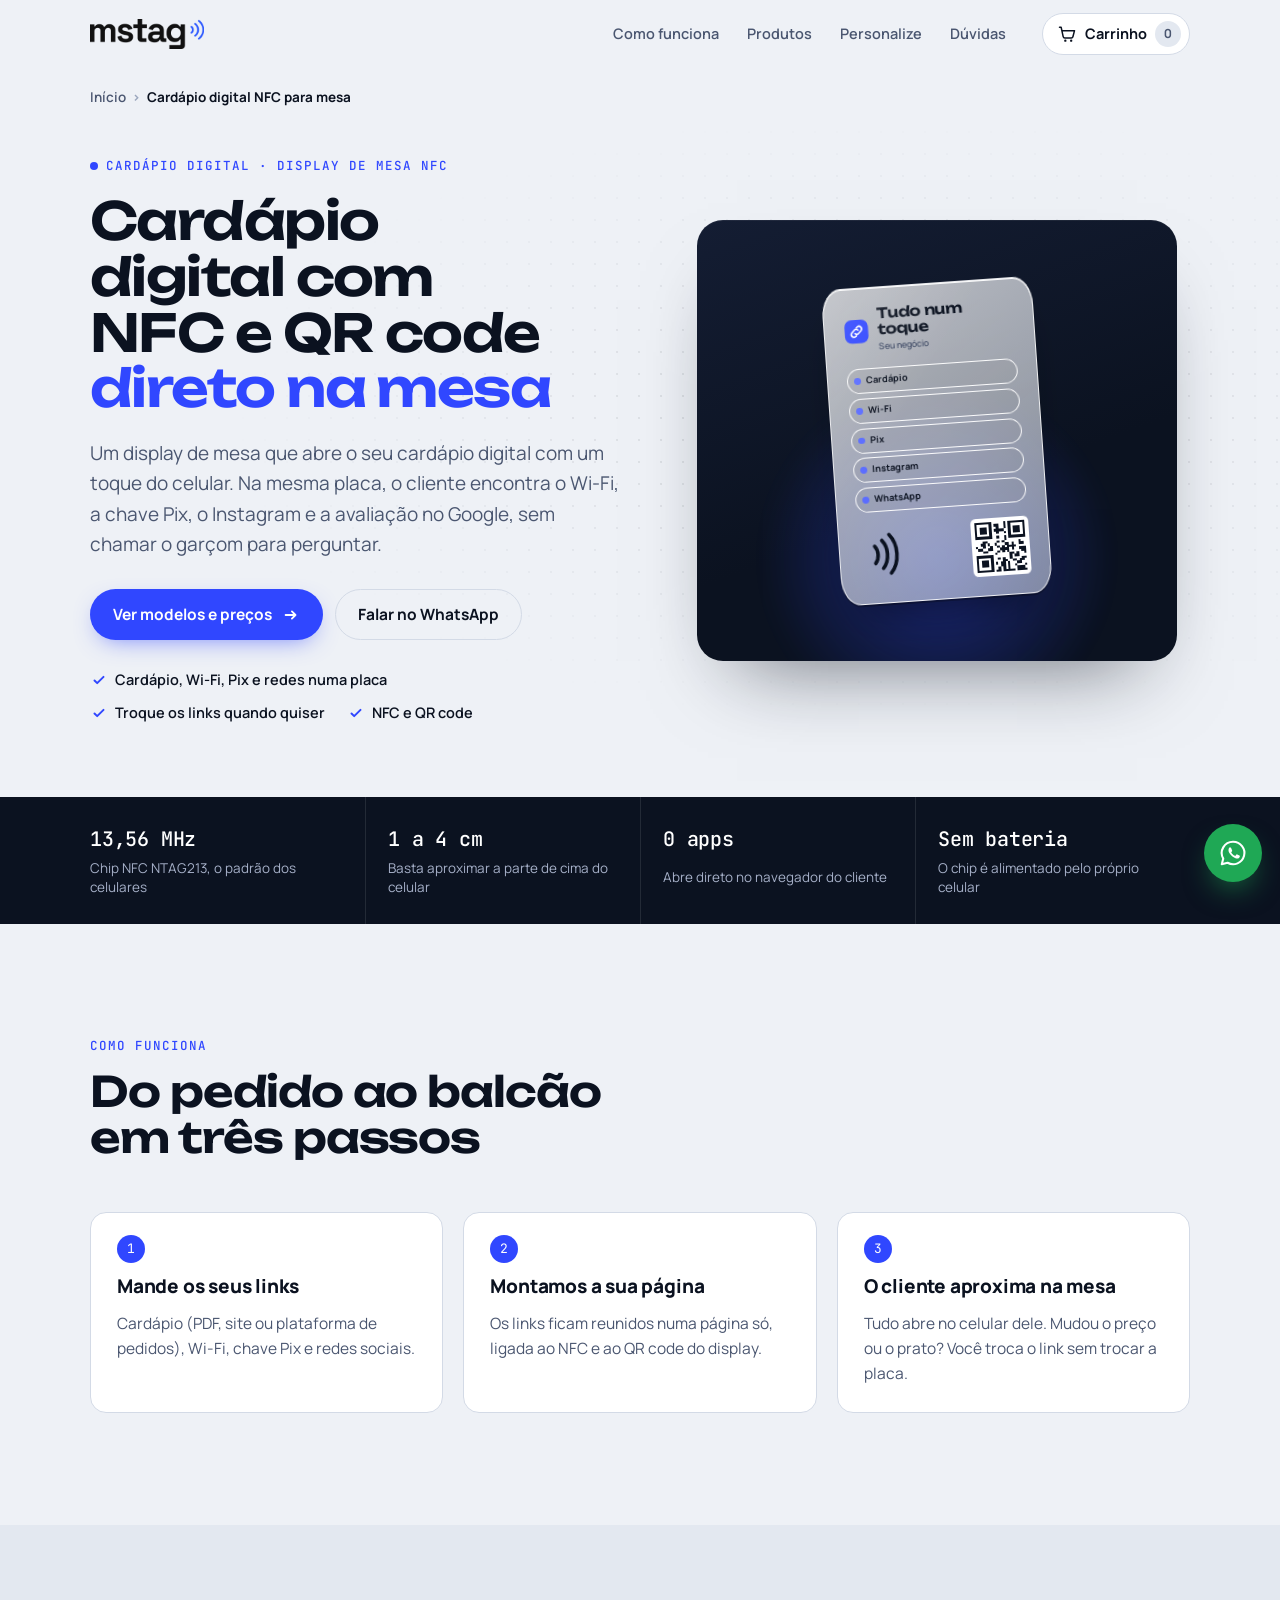
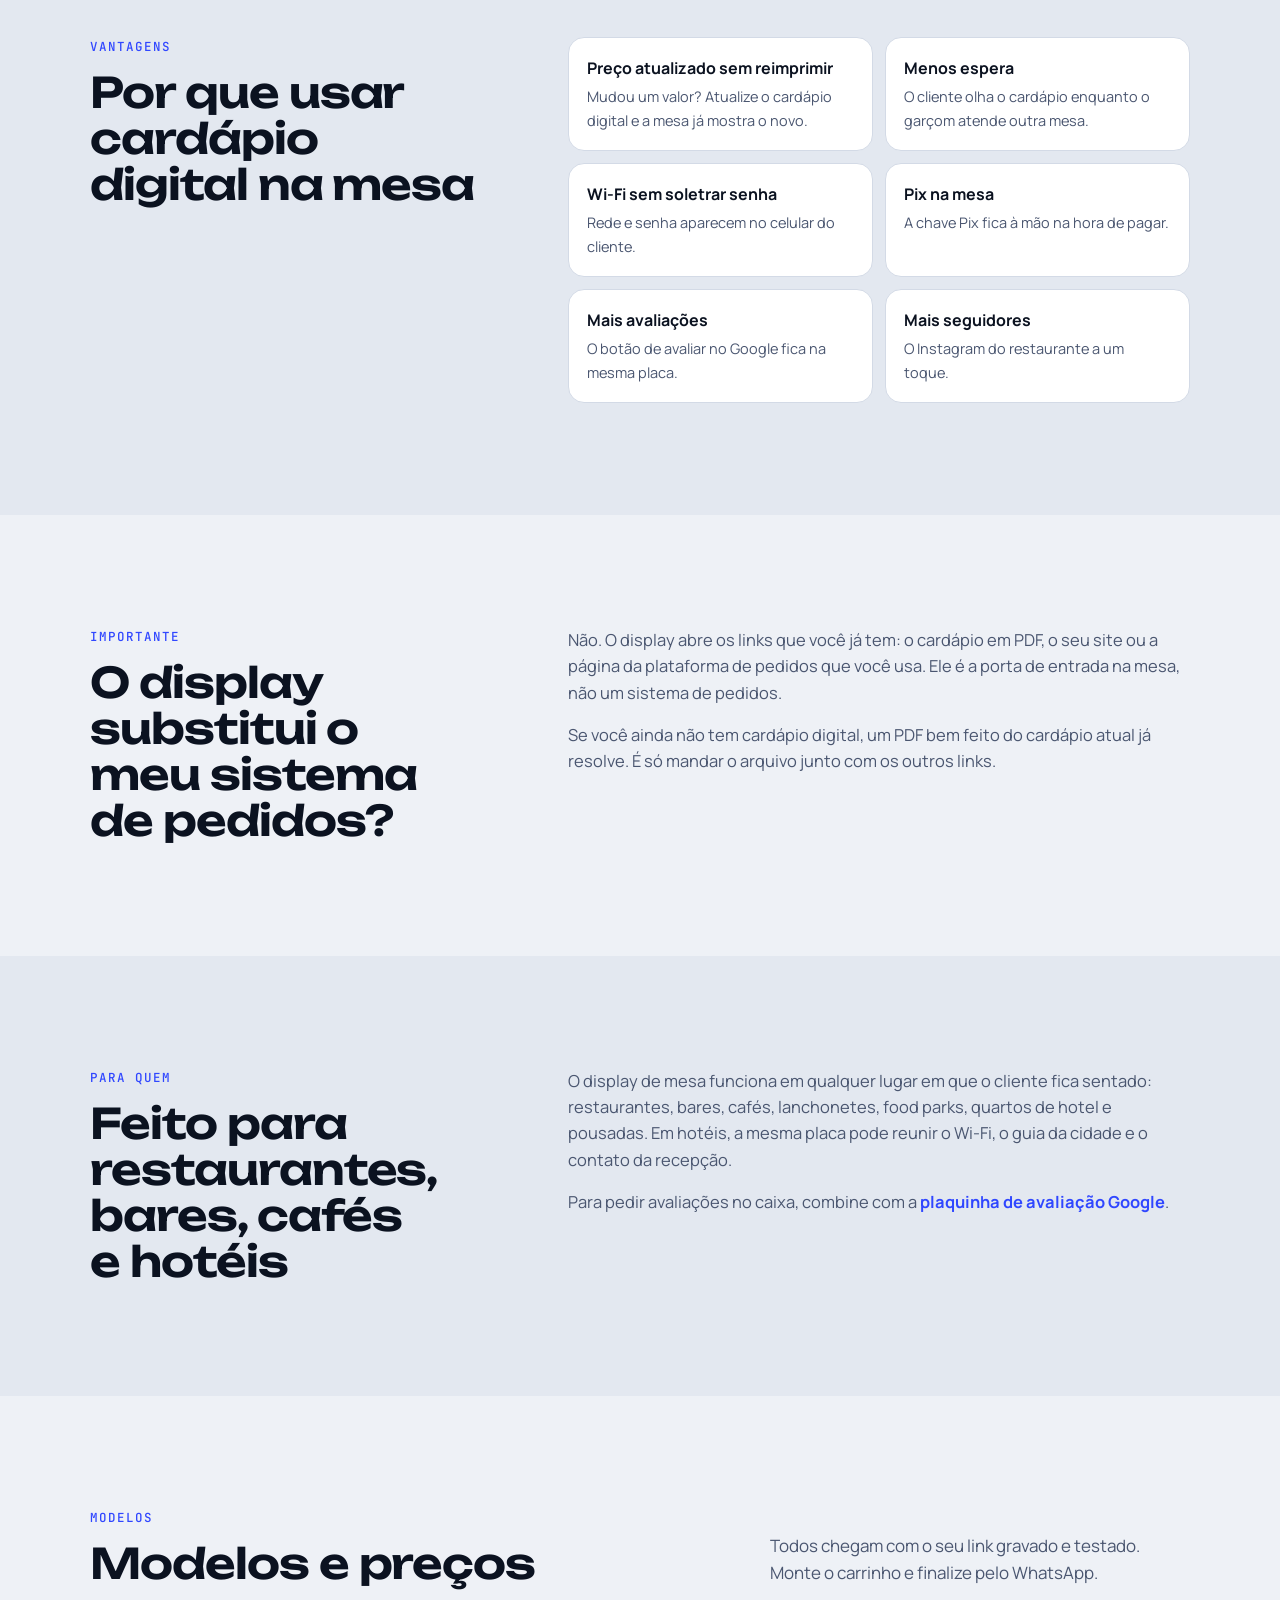
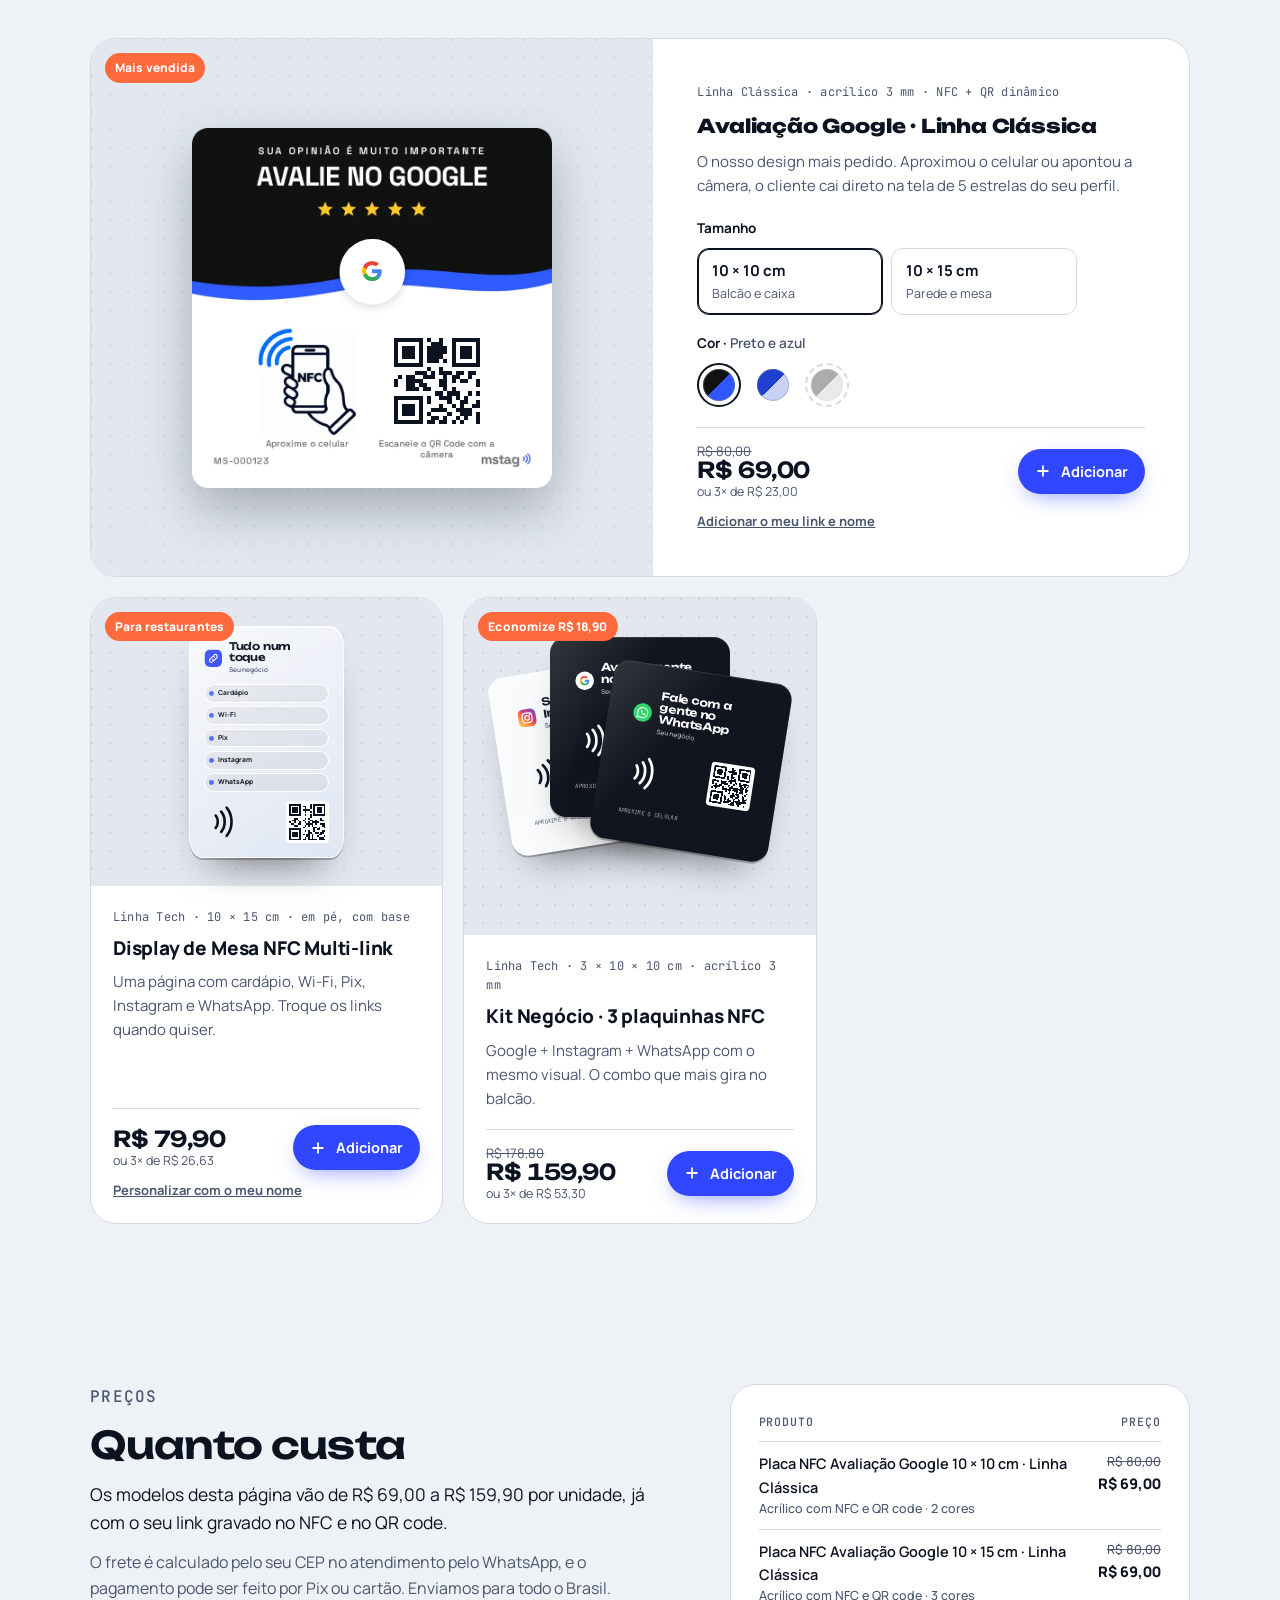
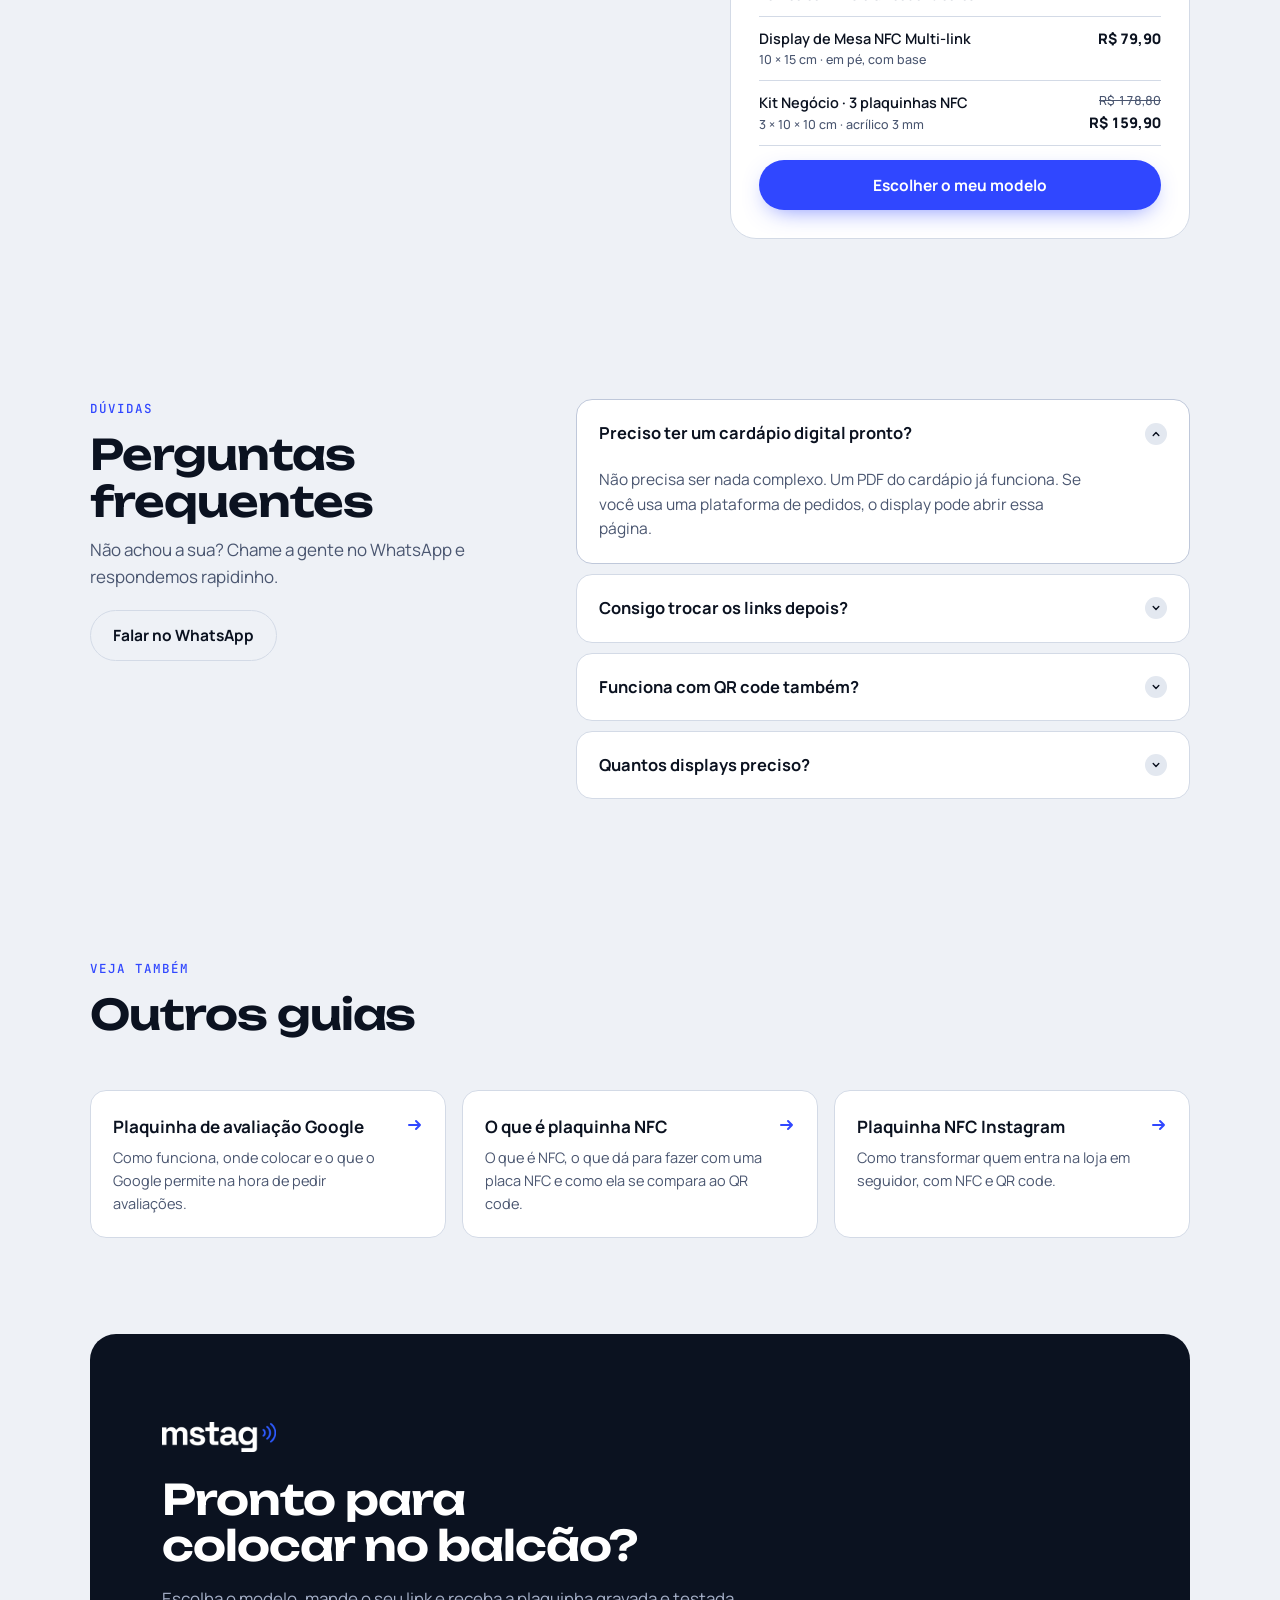
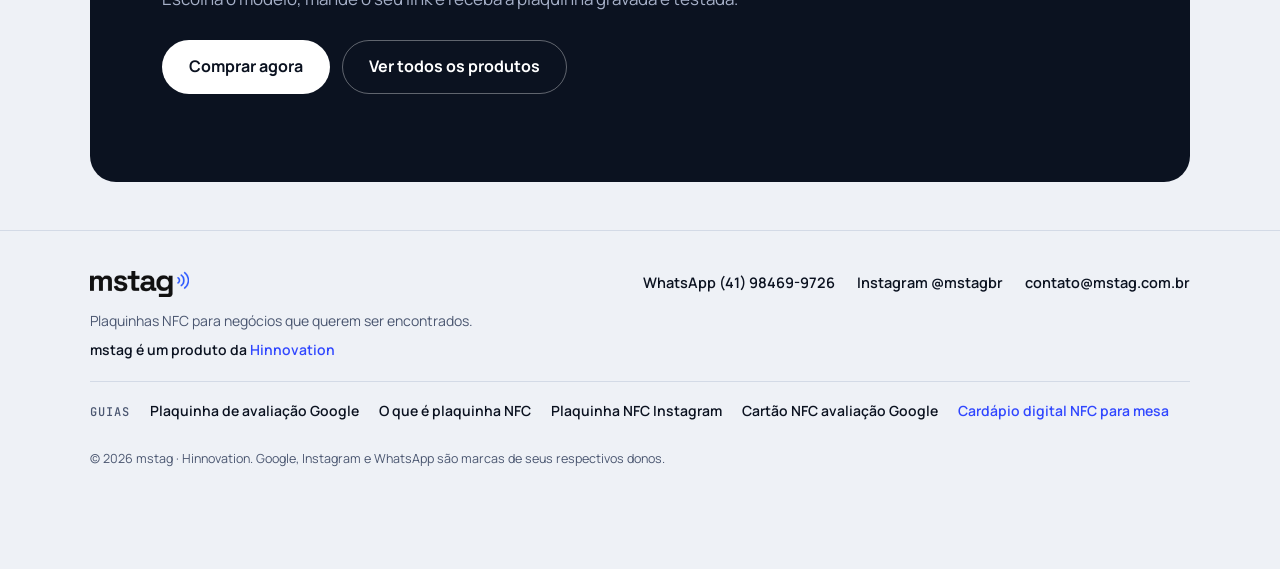
==== cardapio-digital-nfc/index.html @ b3f66908 "Novos preços, cartão de visita indisponível e pedido com nome e CEP - Linha Clássica (10x10 e 10x15)" ====
<!doctype html>
<html lang="pt-BR">
<head>
  <meta charset="utf-8">
  <meta name="viewport" content="width=device-width, initial-scale=1, viewport-fit=cover">
  <title>Cardápio Digital NFC e QR Code para Mesa de Restaurante | mstag</title>
  <meta name="description" content="Display de mesa com NFC e QR code: cardápio digital, Wi-Fi, Pix, Instagram e avaliação no Google numa placa só, para restaurantes e cafés. A partir de R$ 69,00.">
  <meta name="robots" content="index, follow, max-image-preview:large, max-snippet:-1">
  <link rel="canonical" href="https://mstag.com.br/cardapio-digital-nfc/">
  <meta property="og:type" content="website">
  <meta property="og:locale" content="pt_BR">
  <meta property="og:site_name" content="mstag">
  <meta property="og:url" content="https://mstag.com.br/cardapio-digital-nfc/">
  <meta property="og:title" content="Cardápio digital com NFC e QR code direto na mesa | mstag">
  <meta property="og:description" content="Display de mesa com NFC e QR code: cardápio digital, Wi-Fi, Pix, Instagram e avaliação no Google numa placa só, para restaurantes e cafés. A partir de R$ 69,00.">
  <meta property="og:image" content="https://mstag.com.br/assets/og/cardapio-digital-nfc.jpg">
  <meta property="og:image:width" content="1200">
  <meta property="og:image:height" content="630">
  <meta name="twitter:card" content="summary_large_image">
  <meta name="twitter:title" content="Cardápio digital com NFC e QR code direto na mesa">
  <meta name="twitter:description" content="Display de mesa com NFC e QR code: cardápio digital, Wi-Fi, Pix, Instagram e avaliação no Google numa placa só, para restaurantes e cafés. A partir de R$ 69,00.">
  <meta name="twitter:image" content="https://mstag.com.br/assets/og/cardapio-digital-nfc.jpg">
  <meta name="theme-color" content="#0B1220">
  <link rel="icon" href="../assets/logo/favicon.png" type="image/png">
  <link rel="apple-touch-icon" href="../assets/logo/favicon.png">
  <link rel="preconnect" href="https://fonts.googleapis.com">
  <link rel="preconnect" href="https://fonts.gstatic.com" crossorigin>
  <link rel="stylesheet" href="https://fonts.googleapis.com/css2?family=JetBrains+Mono:wght@400;500&family=Manrope:wght@400;500;600;700;800&family=Unbounded:wght@500;600;700&display=swap">
  <link rel="stylesheet" href="../css/styles.css">
  <script type="application/ld+json">
{
  "@context": "https://schema.org",
  "@graph": [
    {
      "@type": "WebPage",
      "@id": "https://mstag.com.br/cardapio-digital-nfc/#pagina",
      "url": "https://mstag.com.br/cardapio-digital-nfc/",
      "name": "Cardápio Digital NFC e QR Code para Mesa de Restaurante | mstag",
      "description": "Display de mesa com NFC e QR code: cardápio digital, Wi-Fi, Pix, Instagram e avaliação no Google numa placa só, para restaurantes e cafés. A partir de R$ 69,00.",
      "inLanguage": "pt-BR",
      "isPartOf": {
        "@id": "https://mstag.com.br/#site"
      },
      "about": {
        "@id": "https://mstag.com.br/#empresa"
      },
      "breadcrumb": {
        "@id": "https://mstag.com.br/cardapio-digital-nfc/#migalhas"
      },
      "primaryImageOfPage": "https://mstag.com.br/assets/og/cardapio-digital-nfc.jpg",
      "dateModified": "2026-09-24"
    },
    {
      "@type": "BreadcrumbList",
      "@id": "https://mstag.com.br/cardapio-digital-nfc/#migalhas",
      "itemListElement": [
        {
          "@type": "ListItem",
          "position": 1,
          "name": "Início",
          "item": "https://mstag.com.br/"
        },
        {
          "@type": "ListItem",
          "position": 2,
          "name": "Cardápio digital NFC para mesa",
          "item": "https://mstag.com.br/cardapio-digital-nfc/"
        }
      ]
    },
    {
      "@type": "ItemList",
      "name": "Cardápio digital NFC para mesa",
      "itemListElement": [
        {
          "@type": "ListItem",
          "position": 1,
          "item": {
            "@type": "Product",
            "@id": "https://mstag.com.br/#produto-classica-google-10x10",
            "name": "Placa NFC Avaliação Google 10 × 10 cm · Linha Clássica",
            "description": "O nosso design mais pedido. Aproximou o celular ou apontou a câmera, o cliente cai direto na tela de 5 estrelas do seu perfil.",
            "image": "https://mstag.com.br/assets/placas/google-10x10-preto-azul.webp",
            "brand": {
              "@type": "Brand",
              "name": "mstag"
            },
            "category": "Plaquinha NFC",
            "offers": {
              "@type": "Offer",
              "price": "69.00",
              "priceCurrency": "BRL",
              "availability": "https://schema.org/InStock",
              "url": "https://mstag.com.br/#produtos",
              "seller": {
                "@id": "https://mstag.com.br/#empresa"
              },
              "shippingDetails": {
                "@type": "OfferShippingDetails",
                "shippingDestination": {
                  "@type": "DefinedRegion",
                  "addressCountry": "BR"
                }
              }
            }
          }
        },
        {
          "@type": "ListItem",
          "position": 2,
          "item": {
            "@type": "Product",
            "@id": "https://mstag.com.br/#produto-classica-google-10x15",
            "name": "Placa NFC Avaliação Google 10 × 15 cm · Linha Clássica",
            "description": "O nosso design mais pedido. Aproximou o celular ou apontou a câmera, o cliente cai direto na tela de 5 estrelas do seu perfil.",
            "image": "https://mstag.com.br/assets/placas/google-10x15-preto-azul.webp",
            "brand": {
              "@type": "Brand",
              "name": "mstag"
            },
            "category": "Plaquinha NFC",
            "offers": {
              "@type": "Offer",
              "price": "69.00",
              "priceCurrency": "BRL",
              "availability": "https://schema.org/InStock",
              "url": "https://mstag.com.br/#produtos",
              "seller": {
                "@id": "https://mstag.com.br/#empresa"
              },
              "shippingDetails": {
                "@type": "OfferShippingDetails",
                "shippingDestination": {
                  "@type": "DefinedRegion",
                  "addressCountry": "BR"
                }
              }
            }
          }
        },
        {
          "@type": "ListItem",
          "position": 3,
          "item": {
            "@type": "Product",
            "@id": "https://mstag.com.br/#produto-multilink",
            "name": "Display de Mesa NFC Multi-link",
            "description": "Uma página com cardápio, Wi-Fi, Pix, Instagram e WhatsApp. Troque os links quando quiser.",
            "brand": {
              "@type": "Brand",
              "name": "mstag"
            },
            "category": "Plaquinha NFC",
            "offers": {
              "@type": "Offer",
              "price": "79.90",
              "priceCurrency": "BRL",
              "availability": "https://schema.org/InStock",
              "url": "https://mstag.com.br/#produtos",
              "seller": {
                "@id": "https://mstag.com.br/#empresa"
              },
              "shippingDetails": {
                "@type": "OfferShippingDetails",
                "shippingDestination": {
                  "@type": "DefinedRegion",
                  "addressCountry": "BR"
                }
              }
            }
          }
        },
        {
          "@type": "ListItem",
          "position": 4,
          "item": {
            "@type": "Product",
            "@id": "https://mstag.com.br/#produto-kit",
            "name": "Kit Negócio · 3 plaquinhas NFC",
            "description": "Google + Instagram + WhatsApp com o mesmo visual. O combo que mais gira no balcão.",
            "brand": {
              "@type": "Brand",
              "name": "mstag"
            },
            "category": "Plaquinha NFC",
            "offers": {
              "@type": "Offer",
              "price": "159.90",
              "priceCurrency": "BRL",
              "availability": "https://schema.org/InStock",
              "url": "https://mstag.com.br/#produtos",
              "seller": {
                "@id": "https://mstag.com.br/#empresa"
              },
              "shippingDetails": {
                "@type": "OfferShippingDetails",
                "shippingDestination": {
                  "@type": "DefinedRegion",
                  "addressCountry": "BR"
                }
              }
            }
          }
        }
      ]
    },
    {
      "@type": "FAQPage",
      "mainEntity": [
        {
          "@type": "Question",
          "name": "Preciso ter um cardápio digital pronto?",
          "acceptedAnswer": {
            "@type": "Answer",
            "text": "Não precisa ser nada complexo. Um PDF do cardápio já funciona. Se você usa uma plataforma de pedidos, o display pode abrir essa página."
          }
        },
        {
          "@type": "Question",
          "name": "Consigo trocar os links depois?",
          "acceptedAnswer": {
            "@type": "Answer",
            "text": "Sim. No display multi-link você troca os links quando quiser, sem trocar a placa."
          }
        },
        {
          "@type": "Question",
          "name": "Funciona com QR code também?",
          "acceptedAnswer": {
            "@type": "Answer",
            "text": "Sim. O display tem NFC e QR code. Quem tem celular sem NFC aponta a câmera."
          }
        },
        {
          "@type": "Question",
          "name": "Quantos displays preciso?",
          "acceptedAnswer": {
            "@type": "Answer",
            "text": "O ideal é um por mesa, para ninguém precisar pedir emprestado. Para balcões e caixas, uma plaquinha de avaliação costuma bastar."
          }
        }
      ]
    }
  ]
}
  </script>
</head>
<!-- Página gerada por tools/seo.mjs a partir de tools/paginas.mjs. Edite lá e rode: node tools/seo.mjs -->
<body data-home="../">
  <a class="skip" href="#produtos">Pular para os produtos</a>

  <header class="topbar" id="topo">
    <div class="wrap topbar__in">
      <a class="logo" href="../" aria-label="mstag, voltar ao início">
        <img class="logo__img" src="../assets/logo/mstag-preto-azul.png" alt="mstag" width="608" height="160">
      </a>
      <nav class="nav" aria-label="Seções">
        <a href="#como-funciona">Como funciona</a>
        <a href="#produtos">Produtos</a>
        <a href="../#personalize">Personalize</a>
        <a href="#duvidas">Dúvidas</a>
      </nav>
      <button class="cart-btn" type="button" id="abrirCarrinho" aria-label="Abrir carrinho">
        <svg viewBox="0 0 24 24" aria-hidden="true"><path d="M3 4h2l2.4 11.2a2 2 0 0 0 2 1.6h7.7a2 2 0 0 0 2-1.5L21 8H6.2" fill="none" stroke="currentColor" stroke-width="1.8" stroke-linecap="round" stroke-linejoin="round"/><circle cx="10" cy="20" r="1.4" fill="currentColor"/><circle cx="17" cy="20" r="1.4" fill="currentColor"/></svg>
        <span>Carrinho</span>
        <b class="cart-btn__count" id="contadorCarrinho" data-zero="true">0</b>
      </button>
    </div>
  </header>

  <main>
    <nav class="crumbs wrap" aria-label="Você está em">
      <ol>
        <li><a href="../">Início</a></li>
        <li aria-current="page">Cardápio digital NFC para mesa</li>
      </ol>
    </nav>

    <section class="hero lp-hero">
      <div class="wrap hero__in">
        <div class="hero__copy">
          <h1 class="hero__title">
            <span class="eyebrow hero__kicker"><span class="pulse" aria-hidden="true"></span> Cardápio digital · display de mesa NFC</span>
            <span class="hero__big lp-big">Cardápio digital com NFC e QR code <em>direto na mesa</em></span>
          </h1>
          <p class="hero__lead">Um display de mesa que abre o seu cardápio digital com um toque do celular. Na mesma placa, o cliente encontra o Wi-Fi, a chave Pix, o Instagram e a avaliação no Google, sem chamar o garçom para perguntar.</p>
          <div class="hero__ctas">
            <a class="btn btn--primary" href="#produtos">Ver modelos e preços <svg viewBox="0 0 20 20" aria-hidden="true"><path d="M4 10h11m-4-4 4 4-4 4" fill="none" stroke="currentColor" stroke-width="2" stroke-linecap="round" stroke-linejoin="round"/></svg></a>
            <a class="btn btn--ghost" data-whats="Olá! Vim pela página &quot;Cardápio digital NFC para mesa&quot; e quero saber mais." href="#" target="_blank" rel="noopener">Falar no WhatsApp</a>
          </div>
          <ul class="hero__proof">
            <li><svg viewBox="0 0 20 20" aria-hidden="true"><path d="m5 10.5 3 3 7-7" fill="none" stroke="currentColor" stroke-width="2.2" stroke-linecap="round" stroke-linejoin="round"/></svg>Cardápio, Wi-Fi, Pix e redes numa placa</li>
            <li><svg viewBox="0 0 20 20" aria-hidden="true"><path d="m5 10.5 3 3 7-7" fill="none" stroke="currentColor" stroke-width="2.2" stroke-linecap="round" stroke-linejoin="round"/></svg>Troque os links quando quiser</li>
            <li><svg viewBox="0 0 20 20" aria-hidden="true"><path d="m5 10.5 3 3 7-7" fill="none" stroke="currentColor" stroke-width="2.2" stroke-linecap="round" stroke-linejoin="round"/></svg>NFC e QR code</li>
          </ul>
        </div>
        <div class="lp-visual lp-visual--solo">
          <div class="lp-visual__glow" aria-hidden="true"></div>
          <div class="lp-visual__tech is-tall" data-plate="multilink" data-cor="clear" aria-hidden="true"></div>
        </div>
      </div>
    </section>

    <section class="specs" aria-label="Especificações técnicas">
      <div class="wrap specs__in">
        <div class="spec"><b class="mono">13,56 MHz</b><span>Chip NFC NTAG213, o padrão dos celulares</span></div>
        <div class="spec"><b class="mono">1 a 4 cm</b><span>Basta aproximar a parte de cima do celular</span></div>
        <div class="spec"><b class="mono">0 apps</b><span>Abre direto no navegador do cliente</span></div>
        <div class="spec"><b class="mono">Sem bateria</b><span>O chip é alimentado pelo próprio celular</span></div>
      </div>
    </section>

    <section class="section" id="como-funciona">
      <div class="wrap">
        <header class="section__head">
          <p class="eyebrow">Como funciona</p>
          <h2>Do pedido ao balcão em três passos</h2>
        </header>
        <ol class="steps steps--text">
          <li class="step"><span class="step__n mono">1</span><h3>Mande os seus links</h3><p>Cardápio (PDF, site ou plataforma de pedidos), Wi-Fi, chave Pix e redes sociais.</p></li>
          <li class="step"><span class="step__n mono">2</span><h3>Montamos a sua página</h3><p>Os links ficam reunidos numa página só, ligada ao NFC e ao QR code do display.</p></li>
          <li class="step"><span class="step__n mono">3</span><h3>O cliente aproxima na mesa</h3><p>Tudo abre no celular dele. Mudou o preço ou o prato? Você troca o link sem trocar a placa.</p></li>
        </ol>
      </div>
    </section>

    <section class="section section--alt">
      <div class="wrap lp-sec">
        <header class="section__head">
          <p class="eyebrow">Vantagens</p>
          <h2>Por que usar cardápio digital na mesa</h2>
        </header>
        <div class="prose">
          <ul class="lp-grid-list">
          <li><b>Preço atualizado sem reimprimir</b><span>Mudou um valor? Atualize o cardápio digital e a mesa já mostra o novo.</span></li>
          <li><b>Menos espera</b><span>O cliente olha o cardápio enquanto o garçom atende outra mesa.</span></li>
          <li><b>Wi-Fi sem soletrar senha</b><span>Rede e senha aparecem no celular do cliente.</span></li>
          <li><b>Pix na mesa</b><span>A chave Pix fica à mão na hora de pagar.</span></li>
          <li><b>Mais avaliações</b><span>O botão de avaliar no Google fica na mesma placa.</span></li>
          <li><b>Mais seguidores</b><span>O Instagram do restaurante a um toque.</span></li>
          </ul>
        </div>
      </div>
    </section>

    <section class="section">
      <div class="wrap lp-sec">
        <header class="section__head">
          <p class="eyebrow">Importante</p>
          <h2>O display substitui o meu sistema de pedidos?</h2>
        </header>
        <div class="prose">
          <p>Não. O display abre os links que você já tem: o cardápio em PDF, o seu site ou a página da plataforma de pedidos que você usa. Ele é a porta de entrada na mesa, não um sistema de pedidos.</p>
          <p>Se você ainda não tem cardápio digital, um PDF bem feito do cardápio atual já resolve. É só mandar o arquivo junto com os outros links.</p>
        </div>
      </div>
    </section>

    <section class="section section--alt">
      <div class="wrap lp-sec">
        <header class="section__head">
          <p class="eyebrow">Para quem</p>
          <h2>Feito para restaurantes, bares, cafés e hotéis</h2>
        </header>
        <div class="prose">
          <p>O display de mesa funciona em qualquer lugar em que o cliente fica sentado: restaurantes, bares, cafés, lanchonetes, food parks, quartos de hotel e pousadas. Em hotéis, a mesma placa pode reunir o Wi-Fi, o guia da cidade e o contato da recepção.</p>
          <p>Para pedir avaliações no caixa, combine com a <a href="../plaquinha-avaliacao-google/">plaquinha de avaliação Google</a>.</p>
        </div>
      </div>
    </section>

    <section class="section" id="produtos">
      <div class="wrap">
        <header class="section__head section__head--row">
          <div>
            <p class="eyebrow">Modelos</p>
            <h2>Modelos e preços</h2>
          </div>
          <p class="section__lead">Todos chegam com o seu link gravado e testado. Monte o carrinho e finalize pelo WhatsApp.</p>
        </header>
        <div class="grid-products" id="listaProdutos" data-mostrar="multilink,kit,classica"></div>
      </div>
    </section>

    <section class="section section--tight">
      <div class="wrap guide">
        <div class="guide__text">
          <p class="eyebrow">Preços</p>
          <h2>Quanto custa</h2>
          <p class="guide__answer">Os modelos desta página vão de R$ 69,00 a R$ 159,90 por unidade, já com o seu link gravado no NFC e no QR code.</p>
          <p>O frete é calculado pelo seu CEP no atendimento pelo WhatsApp, e o pagamento pode ser feito por Pix ou cartão. Enviamos para todo o Brasil.</p>
        </div>
        <aside class="price-card" aria-label="Tabela de preços">
          <table class="price-table">
            <thead><tr><th scope="col">Produto</th><th scope="col">Preço</th></tr></thead>
            <tbody>
              <tr><th scope="row">Placa NFC Avaliação Google 10 × 10 cm · Linha Clássica<small>Acrílico com NFC e QR code · 2 cores</small></th><td><s>R$ 80,00</s>R$ 69,00</td></tr>
              <tr><th scope="row">Placa NFC Avaliação Google 10 × 15 cm · Linha Clássica<small>Acrílico com NFC e QR code · 3 cores</small></th><td><s>R$ 80,00</s>R$ 69,00</td></tr>
              <tr><th scope="row">Display de Mesa NFC Multi-link<small>10 × 15 cm · em pé, com base</small></th><td>R$ 79,90</td></tr>
              <tr><th scope="row">Kit Negócio · 3 plaquinhas NFC<small>3 × 10 × 10 cm · acrílico 3 mm</small></th><td><s>R$ 178,80</s>R$ 159,90</td></tr>
            </tbody>
          </table>
          <a class="btn btn--primary btn--block" href="#produtos">Escolher o meu modelo</a>
        </aside>
      </div>
    </section>

    <section class="section" id="duvidas">
      <div class="wrap faq">
        <header class="section__head">
          <p class="eyebrow">Dúvidas</p>
          <h2>Perguntas frequentes</h2>
          <p class="section__lead">Não achou a sua? Chame a gente no WhatsApp e respondemos rapidinho.</p>
          <a class="btn btn--ghost" data-whats="Olá! Tenho uma dúvida sobre: Cardápio digital NFC para mesa." href="#" target="_blank" rel="noopener">Falar no WhatsApp</a>
        </header>
        <div class="faq__list">
          <details open>
            <summary>Preciso ter um cardápio digital pronto?</summary>
            <p>Não precisa ser nada complexo. Um PDF do cardápio já funciona. Se você usa uma plataforma de pedidos, o display pode abrir essa página.</p>
          </details>
          <details>
            <summary>Consigo trocar os links depois?</summary>
            <p>Sim. No display multi-link você troca os links quando quiser, sem trocar a placa.</p>
          </details>
          <details>
            <summary>Funciona com QR code também?</summary>
            <p>Sim. O display tem NFC e QR code. Quem tem celular sem NFC aponta a câmera.</p>
          </details>
          <details>
            <summary>Quantos displays preciso?</summary>
            <p>O ideal é um por mesa, para ninguém precisar pedir emprestado. Para balcões e caixas, uma plaquinha de avaliação costuma bastar.</p>
          </details>
        </div>
      </div>
    </section>

    <section class="section section--tight">
      <div class="wrap">
        <header class="section__head">
          <p class="eyebrow">Veja também</p>
          <h2>Outros guias</h2>
        </header>
        <div class="related">
          <a class="related__card" href="../plaquinha-avaliacao-google/"><b>Plaquinha de avaliação Google</b><span>Como funciona, onde colocar e o que o Google permite na hora de pedir avaliações.</span><svg viewBox="0 0 20 20" aria-hidden="true"><path d="M4 10h11m-4-4 4 4-4 4" fill="none" stroke="currentColor" stroke-width="2" stroke-linecap="round" stroke-linejoin="round"/></svg></a>
          <a class="related__card" href="../plaquinha-nfc/"><b>O que é plaquinha NFC</b><span>O que é NFC, o que dá para fazer com uma placa NFC e como ela se compara ao QR code.</span><svg viewBox="0 0 20 20" aria-hidden="true"><path d="M4 10h11m-4-4 4 4-4 4" fill="none" stroke="currentColor" stroke-width="2" stroke-linecap="round" stroke-linejoin="round"/></svg></a>
          <a class="related__card" href="../plaquinha-nfc-instagram/"><b>Plaquinha NFC Instagram</b><span>Como transformar quem entra na loja em seguidor, com NFC e QR code.</span><svg viewBox="0 0 20 20" aria-hidden="true"><path d="M4 10h11m-4-4 4 4-4 4" fill="none" stroke="currentColor" stroke-width="2" stroke-linecap="round" stroke-linejoin="round"/></svg></a>
        </div>
      </div>
    </section>

    <section class="section section--tight">
      <div class="wrap">
        <div class="final">
          <div class="final__waves" aria-hidden="true"><i></i><i></i><i></i></div>
          <img class="final__logo" src="../assets/logo/mstag-branco-azul.png" alt="mstag" width="608" height="160" loading="lazy">
          <h2>Pronto para colocar no balcão?</h2>
          <p>Escolha o modelo, mande o seu link e receba a plaquinha gravada e testada.</p>
          <div class="hero__ctas">
            <a class="btn btn--light btn--lg" href="#produtos">Comprar agora</a>
            <a class="btn btn--outline-light btn--lg" href="../">Ver todos os produtos</a>
          </div>
        </div>
      </div>
    </section>
  </main>

  <footer class="footer">
    <div class="wrap footer__in">
      <div>
        <a class="logo logo--sm" href="../" aria-label="mstag, voltar ao início"><img class="logo__img" src="../assets/logo/mstag-preto-azul.png" alt="mstag" width="608" height="160" loading="lazy"></a>
        <p class="muted">Plaquinhas NFC para negócios que querem ser encontrados.</p>
        <p class="footer__maker">mstag é um produto da <a id="linkEmpresa" href="https://hinnovation.com.br" target="_blank" rel="noopener">Hinnovation</a></p>
      </div>
      <ul class="footer__links">
        <li><a data-whats="Olá! Vim pelo site da mstag." href="#" target="_blank" rel="noopener">WhatsApp <span data-loja="whatsappExibicao">(41) 98469-9726</span></a></li>
        <li><a id="linkInstagram" href="https://instagram.com/mstagbr" target="_blank" rel="noopener">Instagram @mstagbr</a></li>
        <li><span data-loja="email">contato@mstag.com.br</span></li>
      </ul>
      <nav class="footer__guias" aria-label="Guias">
        <b>Guias</b>
        <!--SEO-GUIAS-START (gerado por tools/seo.mjs)-->
        <ul>
          <li><a href="../plaquinha-avaliacao-google/">Plaquinha de avaliação Google</a></li>
          <li><a href="../plaquinha-nfc/">O que é plaquinha NFC</a></li>
          <li><a href="../plaquinha-nfc-instagram/">Plaquinha NFC Instagram</a></li>
          <li><a href="../cartao-nfc-avaliacao-google/">Cartão NFC avaliação Google</a></li>
          <li><a href="../cardapio-digital-nfc/" aria-current="page">Cardápio digital NFC para mesa</a></li>
        </ul>
        <!--SEO-GUIAS-END-->
      </nav>
      <p class="footer__copy muted">© <span id="ano">2026</span> mstag · Hinnovation. Google, Instagram e WhatsApp são marcas de seus respectivos donos.</p>
    </div>
  </footer>

  <!-- WhatsApp flutuante -->
  <a class="float-whats" data-whats="Olá! Vim pelo site e quero uma plaquinha NFC." href="#" target="_blank" rel="noopener" aria-label="Falar no WhatsApp">
    <svg viewBox="0 0 32 32" aria-hidden="true"><path d="M16 4a12 12 0 0 0-10.4 18L4 28l6.2-1.6A12 12 0 1 0 16 4Z" fill="none" stroke="currentColor" stroke-width="2.2" stroke-linejoin="round"/><path d="M11.6 10.8c.3-.6.6-.6 1-.6h.8c.2 0 .5 0 .7.6l1 2.4c.1.3 0 .6-.1.8l-.7.9c-.2.2-.2.5 0 .8.5.9 1.9 2.6 3.8 3.3.3.1.5 0 .7-.2l.9-1.1c.2-.3.5-.3.8-.2l2.3 1.1c.3.2.5.3.5.5 0 .6-.2 1.6-1 2.2-.9.7-2.3.8-4.2 0-3.4-1.5-5.6-4.7-6.1-5.6-.5-.8-1.3-2.6-.4-4.9Z" fill="currentColor"/></svg>
  </a>

  <!-- Carrinho -->
  <div class="drawer" id="carrinho" hidden>
    <div class="drawer__scrim" data-fechar></div>
    <aside class="drawer__panel" role="dialog" aria-modal="true" aria-labelledby="tituloCarrinho">
      <header class="drawer__head">
        <h2 id="tituloCarrinho">Seu carrinho</h2>
        <button class="icon-btn" type="button" data-fechar aria-label="Fechar carrinho">
          <svg viewBox="0 0 20 20" aria-hidden="true"><path d="m5 5 10 10M15 5 5 15" stroke="currentColor" stroke-width="2" stroke-linecap="round"/></svg>
        </button>
      </header>
      <div class="drawer__body" id="itensCarrinho"></div>
      <footer class="drawer__foot" id="rodapeCarrinho">
        <div class="checkout">
          <div class="field">
            <label for="clienteNome">Seu nome</label>
            <input class="input input--light" id="clienteNome" type="text" maxlength="60" placeholder="Nome e sobrenome" autocomplete="name" required aria-describedby="erroNome">
            <span class="field__erro" id="erroNome" hidden>Digite o seu nome para a gente te atender.</span>
          </div>
          <div class="field">
            <label for="clienteCep">CEP de entrega</label>
            <input class="input input--light" id="clienteCep" type="text" inputmode="numeric" maxlength="9" placeholder="00000-000" autocomplete="postal-code" required aria-describedby="erroCep">
            <span class="field__erro" id="erroCep" hidden>Digite um CEP com 8 números para calcularmos o frete.</span>
            <a class="field__ajuda" href="https://buscacepinter.correios.com.br/app/endereco/index.php" target="_blank" rel="noopener">Não sei o meu CEP</a>
          </div>
        </div>
        <div class="drawer__total">
          <span>Subtotal</span>
          <b id="totalCarrinho">R$ 0,00</b>
        </div>
        <p class="muted small">O frete é calculado pelo seu CEP e informado no WhatsApp.</p>
        <a class="btn btn--whats btn--lg btn--block" id="finalizar" href="#" target="_blank" rel="noopener">
          <svg viewBox="0 0 32 32" aria-hidden="true"><path d="M16 4a12 12 0 0 0-10.4 18L4 28l6.2-1.6A12 12 0 1 0 16 4Z" fill="none" stroke="currentColor" stroke-width="2.4" stroke-linejoin="round"/></svg>
          Finalizar pedido no WhatsApp
        </a>
      </footer>
    </aside>
  </div>

  <div class="toast" id="toast" role="status" aria-live="polite"></div>

  <script src="../js/config.js"></script>
  <script src="../js/main.js"></script>
</body>
</html>
---- css/styles.css ----
/* ================================================================
   MS Tag — plaquinhas NFC
   Tokens: papel frio, tinta azul-noite, cobalto (sinal NFC), laranja (preço)
   ================================================================ */
:root {
  --paper: #EEF1F6;
  --paper-2: #E3E8F0;
  --card: #FFFFFF;
  --ink: #0B1220;
  --ink-2: #1A2438;
  --ink-soft: #4A5670;
  --line: #D3DAE6;
  --cobalt: #3047FF;
  --cobalt-2: #5B6DFF;
  --cobalt-soft: #E4E7FF;
  --signal: #FF6A3D;
  --whats: #1FA855;

  --f-display: "Unbounded", "Manrope", system-ui, sans-serif;
  --f-body: "Manrope", system-ui, -apple-system, "Segoe UI", sans-serif;
  --f-mono: "JetBrains Mono", ui-monospace, "SFMono-Regular", Menlo, monospace;

  --ease-out: cubic-bezier(0.23, 1, 0.32, 1);
  --ease-in-out: cubic-bezier(0.77, 0, 0.175, 1);
  --ease-drawer: cubic-bezier(0.32, 0.72, 0, 1);

  --r-sm: 10px;
  --r-md: 16px;
  --r-lg: 26px;
  --gutter: clamp(16px, 4vw, 40px);
  --maxw: 1180px;

  color-scheme: light;
}

*, *::before, *::after { box-sizing: border-box; }
html { scroll-behavior: smooth; -webkit-text-size-adjust: 100%; }
body {
  margin: 0;
  background: var(--paper);
  color: var(--ink);
  font-family: var(--f-body);
  font-size: 16px;
  line-height: 1.6;
  -webkit-font-smoothing: antialiased;
  text-rendering: optimizeLegibility;
  overflow-x: hidden;
}
img, svg { max-width: 100%; display: block; }
a { color: inherit; }
h1, h2, h3 { margin: 0; text-wrap: balance; }
p { margin: 0; }
button, input { font: inherit; color: inherit; }
[hidden] { display: none !important; }
:focus-visible { outline: 2px solid var(--cobalt); outline-offset: 3px; border-radius: 6px; }

.wrap { width: 100%; max-width: var(--maxw); margin-inline: auto; padding-inline: var(--gutter); }
.mono { font-family: var(--f-mono); font-feature-settings: "zero" 0; }
.muted { color: var(--ink-soft); }
.small { font-size: 13px; }

.skip { position: absolute; left: -9999px; top: 8px; background: var(--ink); color: #fff; padding: 8px 14px; border-radius: 8px; z-index: 100; }
.skip:focus { left: 8px; }

.eyebrow {
  display: inline-flex; align-items: center; gap: 8px;
  font-family: var(--f-mono); font-size: 12.5px; font-weight: 500;
  letter-spacing: 0.08em; text-transform: uppercase; color: var(--cobalt);
}
.eyebrow--inv { color: var(--cobalt-2); }
.pulse { width: 8px; height: 8px; border-radius: 50%; background: var(--cobalt); position: relative; }
.pulse::after {
  content: ""; position: absolute; inset: -4px; border-radius: 50%;
  border: 1.5px solid var(--cobalt); opacity: 0;
  animation: ping 2s var(--ease-out) infinite;
}
@keyframes ping { 0% { transform: scale(0.6); opacity: 0.9; } 100% { transform: scale(2.2); opacity: 0; } }

/* ---------- Buttons ---------- */
.btn {
  display: inline-flex; align-items: center; justify-content: center; gap: 10px;
  min-height: 48px; padding: 12px 22px; border-radius: 999px;
  font-weight: 700; font-size: 15.5px; text-decoration: none; cursor: pointer;
  border: 1.5px solid transparent;
  transition: transform 160ms var(--ease-out), background-color 200ms ease, border-color 200ms ease, color 200ms ease, box-shadow 200ms ease;
  -webkit-tap-highlight-color: transparent;
}
.btn svg { width: 18px; height: 18px; flex: none; }
.btn:active { transform: scale(0.97); }
.btn--lg { min-height: 54px; padding-inline: 26px; font-size: 16px; }
.btn--block { width: 100%; }
.btn--primary { background: var(--cobalt); color: #fff; box-shadow: 0 8px 24px -10px rgba(48, 71, 255, 0.7); }
.btn--ghost { background: transparent; border-color: var(--line); color: var(--ink); }
.btn--light { background: #fff; color: var(--ink); }
.btn--outline-light { border-color: rgba(255,255,255,0.35); color: #fff; }
.btn--whats { background: var(--whats); color: #fff; }
.btn--whats svg { width: 20px; height: 20px; }
@media (hover: hover) and (pointer: fine) {
  .btn--primary:hover { background: #2238F0; box-shadow: 0 12px 28px -10px rgba(48, 71, 255, 0.85); }
  .btn--ghost:hover { border-color: var(--ink); }
  .btn--light:hover { background: var(--cobalt-soft); }
  .btn--outline-light:hover { border-color: #fff; }
  .btn--whats:hover { background: #179447; }
}

/* ---------- Topbar ---------- */
.topbar {
  position: sticky; top: env(safe-area-inset-top, 0px); z-index: 40;
  background: rgba(238, 241, 246, 0.82);
  backdrop-filter: saturate(1.4) blur(14px); -webkit-backdrop-filter: saturate(1.4) blur(14px);
  border-bottom: 1px solid transparent;
  transition: border-color 200ms ease;
}
.topbar.is-scrolled { border-bottom-color: var(--line); }
.topbar__in { display: flex; align-items: center; gap: 24px; height: 68px; }
.logo { display: inline-flex; align-items: center; gap: 10px; text-decoration: none; color: var(--ink); }
.logo__mark { width: 32px; height: 32px; color: var(--cobalt); }
.logo__img { display: block; height: 30px; width: auto; }
.logo--sm .logo__img { height: 26px; }
.final__logo { display: block; height: 30px; width: auto; position: relative; margin-bottom: 8px; }
.logo__txt { font-family: var(--f-display); font-weight: 600; font-size: 19px; letter-spacing: -0.01em; }
.logo__txt b { font-weight: 600; color: var(--cobalt); }
.logo--sm .logo__txt { font-size: 17px; }
.nav { display: flex; gap: 4px; margin-left: auto; }
.nav a { text-decoration: none; font-weight: 600; font-size: 14.5px; padding: 8px 12px; border-radius: 999px; color: var(--ink-soft); transition: color 200ms ease, background-color 200ms ease; }
@media (hover: hover) and (pointer: fine) { .nav a:hover { color: var(--ink); background: var(--paper-2); } }
.cart-btn {
  display: inline-flex; align-items: center; gap: 8px; height: 42px; padding: 0 8px 0 14px;
  border-radius: 999px; border: 1.5px solid var(--line); background: var(--card);
  font-weight: 700; font-size: 14.5px; cursor: pointer;
  transition: transform 160ms var(--ease-out), border-color 200ms ease;
}
.cart-btn:active { transform: scale(0.97); }
@media (hover: hover) and (pointer: fine) { .cart-btn:hover { border-color: var(--ink); } }
.cart-btn svg { width: 20px; height: 20px; }
.cart-btn__count {
  min-width: 26px; height: 26px; padding: 0 7px; border-radius: 999px; display: grid; place-items: center;
  background: var(--cobalt); color: #fff; font-size: 12.5px; font-variant-numeric: tabular-nums;
  transition: transform 200ms var(--ease-out), background-color 200ms ease;
}
.cart-btn__count[data-zero="true"] { background: var(--paper-2); color: var(--ink-soft); }
.cart-btn__count.bump { animation: bump 360ms var(--ease-out); }
@keyframes bump { 40% { transform: scale(1.3); } }

/* ---------- Hero ---------- */
.hero { padding-block: clamp(32px, 6vw, 72px) clamp(40px, 6vw, 80px); position: relative; overflow: hidden; }
.hero::before {
  content: ""; position: absolute; inset: 0; pointer-events: none;
  background-image: radial-gradient(circle at 1px 1px, rgba(11, 18, 32, 0.09) 1px, transparent 0);
  background-size: 22px 22px;
  mask-image: radial-gradient(ellipse 70% 60% at 70% 45%, #000 20%, transparent 75%);
  -webkit-mask-image: radial-gradient(ellipse 70% 60% at 70% 45%, #000 20%, transparent 75%);
}
.hero__in { display: grid; grid-template-columns: 1.05fr 1fr; gap: clamp(32px, 5vw, 64px); align-items: center; position: relative; }
.hero__title { display: grid; gap: 18px; margin: 0; }
.hero__kicker { line-height: 1.5; }
.hero__big {
  display: block; font-family: var(--f-display); font-weight: 600;
  font-size: clamp(34px, 5.4vw, 64px); line-height: 1.04; letter-spacing: -0.03em;
}
.hero__big em { font-style: normal; color: var(--cobalt); }
.hero__lead { margin-top: 22px; font-size: clamp(16.5px, 1.6vw, 19px); color: var(--ink-soft); max-width: 34em; }
.hero__ctas { display: flex; flex-wrap: wrap; gap: 12px; margin-top: 30px; }
.hero__proof { list-style: none; padding: 0; margin: 28px 0 0; display: flex; flex-wrap: wrap; gap: 10px 22px; font-weight: 600; font-size: 14.5px; }
.hero__proof li { display: inline-flex; align-items: center; gap: 7px; }
.hero__proof svg { width: 18px; height: 18px; color: var(--cobalt); }

/* ---------- Demo ---------- */
.demo { display: grid; gap: 18px; justify-items: center; }
.demo__stage {
  position: relative; width: 100%; max-width: 480px; aspect-ratio: 1 / 0.92;
  border-radius: var(--r-lg);
  background: linear-gradient(160deg, #141D33 0%, var(--ink) 60%);
  box-shadow: 0 40px 80px -40px rgba(11, 18, 32, 0.6), inset 0 1px 0 rgba(255,255,255,0.06);
  overflow: hidden;
}
.demo__glow {
  position: absolute; width: 70%; aspect-ratio: 1; left: 2%; bottom: -12%;
  background: radial-gradient(circle, rgba(48, 71, 255, 0.55), transparent 65%);
  filter: blur(10px); opacity: 0.55; transition: opacity 400ms ease;
}
.demo.is-tapped .demo__glow { opacity: 1; }
.demo__plate { position: absolute; left: 7%; bottom: 9%; width: 46%; transform: rotate(-4deg); }
.demo__waves { position: absolute; left: 30%; bottom: 38%; width: 36%; aspect-ratio: 1; pointer-events: none; }
.demo__waves i {
  position: absolute; inset: 0; border-radius: 50%; border: 2px solid var(--cobalt-2); opacity: 0;
}
.demo.is-tapped .demo__waves i { animation: wave 1.4s var(--ease-out) infinite; }
.demo.is-tapped .demo__waves i:nth-child(2) { animation-delay: 0.25s; }
.demo.is-tapped .demo__waves i:nth-child(3) { animation-delay: 0.5s; }
@keyframes wave { 0% { transform: scale(0.35); opacity: 0.9; } 100% { transform: scale(1.3); opacity: 0; } }

.phone {
  position: absolute; right: 7%; top: 7%; width: 40%; aspect-ratio: 9 / 18.5;
  border-radius: 28px; background: #05080F; padding: 7px;
  box-shadow: 0 30px 60px -20px rgba(0,0,0,0.7), inset 0 0 0 1.5px rgba(255,255,255,0.14);
  transform: translate(0, 0) rotate(8deg);
  transition: transform 700ms var(--ease-in-out);
}
.demo.is-approach .phone { transform: translate(-24%, 22%) rotate(-6deg); }
.phone__notch { position: absolute; top: 12px; left: 50%; width: 30%; height: 14px; margin-left: -15%; border-radius: 999px; background: #05080F; z-index: 2; }
.phone__screen {
  position: relative; width: 100%; height: 100%; border-radius: 22px; overflow: hidden;
  background: #F5F6FA; color: var(--ink); font-size: 10px; line-height: 1.35;
}

/* phone screens */
.scr {
  position: absolute; inset: 0; z-index: 1; padding: 30px 10px 10px; display: flex; flex-direction: column; gap: 7px;
  background: #F5F6FA; transition: opacity 240ms ease, transform 320ms var(--ease-out);
}
.scr.is-leaving { z-index: 0; pointer-events: none; }
.scr.is-entering { opacity: 0; transform: translateY(6px); transition: none; }
.scr--idle { align-items: center; justify-content: center; text-align: center; background: linear-gradient(180deg, #1C2742, #0E1528); color: #C9D1E6; gap: 6px; }
.idle__nfc { width: 40px; height: 40px; color: var(--cobalt-2); animation: ping-soft 1.6s ease-in-out infinite; }
.idle__nfc svg { width: 100%; height: 100%; }
@keyframes ping-soft { 50% { opacity: 0.45; } }
.scr__bar { display: flex; align-items: center; gap: 6px; font-weight: 700; font-size: 10.5px; }
.scr__url { font-family: var(--f-mono); font-size: 7.5px; color: #6B7590; background: #E7EAF1; border-radius: 6px; padding: 4px 6px; white-space: nowrap; overflow: hidden; text-overflow: ellipsis; }
.scr__card { background: #fff; border-radius: 10px; padding: 9px; box-shadow: 0 1px 2px rgba(0,0,0,0.06); display: grid; gap: 6px; }
.scr__title { font-weight: 800; font-size: 11.5px; overflow-wrap: anywhere; max-width: 100%; }
.scr__sub { color: #6B7590; font-size: 8.5px; }
.scr__stars { display: flex; gap: 3px; }
.scr__stars svg { width: 17px; height: 17px; }
.scr__stars path { fill: #D6DBE6; transition: fill 200ms ease; }
.scr__stars.on path { fill: #FBBC05; }
.scr__stars.on svg:nth-child(2) path { transition-delay: 90ms; }
.scr__stars.on svg:nth-child(3) path { transition-delay: 180ms; }
.scr__stars.on svg:nth-child(4) path { transition-delay: 270ms; }
.scr__stars.on svg:nth-child(5) path { transition-delay: 360ms; }
.scr__lines { display: grid; gap: 4px; }
.scr__lines i { display: block; height: 5px; border-radius: 3px; background: #E7EAF1; }
.scr__lines i:nth-child(2) { width: 80%; }
.scr__lines i:nth-child(3) { width: 55%; }
.scr__btn { margin-top: auto; background: #1A73E8; color: #fff; text-align: center; font-weight: 700; border-radius: 999px; padding: 7px; font-size: 10px; }
.scr__avatar { width: 46px; height: 46px; border-radius: 50%; padding: 2px; background: conic-gradient(from 200deg, #FEDA75, #FA7E1E, #D62976, #962FBF, #4F5BD5, #FEDA75); }
.scr__avatar span { display: grid; place-items: center; width: 100%; height: 100%; border-radius: 50%; background: var(--ink); color: #fff; font-family: var(--f-display); font-size: 12px; border: 2px solid #fff; }
.scr__stats { display: flex; gap: 10px; justify-content: space-around; text-align: center; font-size: 8px; color: #6B7590; }
.scr__stats b { display: block; color: var(--ink); font-size: 10.5px; }
.scr__grid { display: grid; grid-template-columns: repeat(3, 1fr); gap: 2px; }
.scr__grid i { aspect-ratio: 1; background: linear-gradient(135deg, #CBD3FF, #E9ECF6); }
.scr__grid i:nth-child(2n) { background: linear-gradient(135deg, #FFD9CC, #F3E6E0); }
.scr__grid i:nth-child(3n) { background: linear-gradient(135deg, #1A2438, #3A4668); }
.scr--wa { background: #ECE5DD; padding-top: 0; }
.scr--wa .wa-head { background: #075E54; color: #fff; padding: 30px 10px 8px; margin-inline: -10px; display: flex; align-items: center; gap: 7px; font-weight: 700; }
.scr--wa .wa-head i { width: 22px; height: 22px; border-radius: 50%; background: #25D366; display: block; }
.wa-bubble { max-width: 85%; padding: 6px 8px; border-radius: 8px; background: #fff; font-size: 9.5px; box-shadow: 0 1px 1px rgba(0,0,0,0.08); }
.wa-bubble--me { align-self: flex-end; background: #DCF8C6; }
.wa-input { margin-top: auto; display: flex; gap: 5px; align-items: center; }
.wa-input span { flex: 1; background: #fff; border-radius: 999px; padding: 6px 9px; font-size: 9px; color: #6B7590; white-space: nowrap; overflow: hidden; text-overflow: ellipsis; }
.wa-input i { width: 24px; height: 24px; border-radius: 50%; background: #075E54; display: block; flex: none; }
.menu-row { display: flex; justify-content: space-between; gap: 6px; padding: 6px 0; border-bottom: 1px dashed #D6DBE6; font-size: 9.5px; }
.menu-row b { font-family: var(--f-mono); font-weight: 500; }
.menu-tabs { display: flex; gap: 4px; }
.menu-tabs span { padding: 3px 7px; border-radius: 999px; background: #E7EAF1; font-size: 8px; font-weight: 700; }
.menu-tabs span:first-child { background: var(--ink); color: #fff; }
.scr--center { align-items: center; justify-content: center; text-align: center; }
.big-icon { width: 58px; height: 58px; border-radius: 18px; display: grid; place-items: center; background: var(--cobalt-soft); color: var(--cobalt); }
.big-icon svg { width: 32px; height: 32px; }
.ok-pill { display: inline-flex; align-items: center; gap: 5px; padding: 4px 9px; border-radius: 999px; background: #DDF5E6; color: #127A3D; font-weight: 700; font-size: 9px; }
.pix-val { font-family: var(--f-display); font-size: 20px; font-weight: 600; letter-spacing: -0.02em; }
.pix-key { font-family: var(--f-mono); font-size: 8px; color: #6B7590; background: #E7EAF1; border-radius: 6px; padding: 4px 6px; }

.demo__tabs { display: flex; flex-wrap: wrap; justify-content: center; gap: 6px; max-width: 480px; }
.demo__tab {
  display: inline-flex; align-items: center; gap: 7px; padding: 8px 13px; border-radius: 999px;
  border: 1.5px solid var(--line); background: var(--card); font-weight: 700; font-size: 13.5px; cursor: pointer;
  transition: transform 160ms var(--ease-out), background-color 200ms ease, border-color 200ms ease, color 200ms ease;
}
.demo__tab svg { width: 16px; height: 16px; }
.demo__tab:active { transform: scale(0.97); }
.demo__tab[aria-selected="true"] { background: var(--ink); border-color: var(--ink); color: #fff; }
@media (hover: hover) and (pointer: fine) { .demo__tab:hover:not([aria-selected="true"]) { border-color: var(--ink); } }
.demo__hint { font-size: 13px; color: var(--ink-soft); }

/* ---------- Plate (produto desenhado) ---------- */
.plate {
  --pl-bg: #10151F; --pl-fg: #FFFFFF; --pl-mute: rgba(255,255,255,0.62); --pl-edge: rgba(255,255,255,0.12);
  position: relative; width: 100%; aspect-ratio: 1; border-radius: 9%;
  background: var(--pl-bg); color: var(--pl-fg);
  padding: 9%; display: grid; grid-template-rows: auto 1fr auto; gap: 4%;
  box-shadow: 0 1px 0 var(--pl-edge) inset, 0 24px 40px -22px rgba(0,0,0,0.55), 0 2px 0 0 rgba(0,0,0,0.25);
  container-type: inline-size; overflow: hidden;
}
.plate::after {
  content: ""; position: absolute; inset: 0; border-radius: inherit; pointer-events: none;
  background: linear-gradient(125deg, rgba(255,255,255,0.14) 0%, rgba(255,255,255,0) 38%);
}
.plate--light { --pl-bg: #FAFBFD; --pl-fg: #0B1220; --pl-mute: #5A6480; --pl-edge: rgba(255,255,255,0.9); }
.plate--clear {
  --pl-bg: linear-gradient(145deg, rgba(255,255,255,0.72), rgba(220,228,245,0.55));
  --pl-fg: #0B1220; --pl-mute: #45506A; --pl-edge: rgba(255,255,255,0.95);
  border: 1px solid rgba(255,255,255,0.8);
  backdrop-filter: blur(6px); -webkit-backdrop-filter: blur(6px);
}
.plate--tall { aspect-ratio: 2 / 3; }
.plate--card { aspect-ratio: 85.6 / 54; border-radius: 6%; padding: 7%; grid-template-rows: auto 1fr; }
.plate__top { display: flex; align-items: center; gap: 5cqw; }
.plate__brand { width: 15cqw; height: 15cqw; flex: none; }
.plate__head { font-family: var(--f-display); font-weight: 600; font-size: 8.4cqw; line-height: 1.1; letter-spacing: -0.02em; }
.plate__name { font-size: 5.2cqw; color: var(--pl-mute); font-weight: 600; margin-top: 1cqw; white-space: nowrap; overflow: hidden; text-overflow: ellipsis; }
.plate__mid { display: flex; align-items: center; justify-content: space-between; gap: 5cqw; }
.plate__nfc { width: 30cqw; height: 30cqw; flex: none; color: var(--pl-fg); }
.plate__qr { width: 34cqw; height: 34cqw; flex: none; background: #fff; border-radius: 3cqw; padding: 2.4cqw; }
.plate__qr svg { width: 100%; height: 100%; }
.plate__stars { display: flex; gap: 1.2cqw; }
.plate__stars svg { width: 7cqw; height: 7cqw; }
.plate__foot { display: flex; align-items: center; justify-content: space-between; font-family: var(--f-mono); font-size: 4.4cqw; letter-spacing: 0.06em; text-transform: uppercase; color: var(--pl-mute); }
.plate__links { display: grid; gap: 2.8cqw; align-content: center; }
.plate__link { display: flex; align-items: center; gap: 3cqw; font-weight: 700; font-size: 5.4cqw; padding: 2.4cqw 3.4cqw; border-radius: 99px; border: 1px solid var(--pl-edge); background: rgba(127,127,127,0.1); }
.plate__link i { width: 4cqw; height: 4cqw; border-radius: 50%; background: var(--cobalt-2); }
.plate--card .plate__head { font-size: 7cqw; }
.plate--card .plate__nfc { width: 18cqw; height: 18cqw; }
.plate--card .plate__mid { align-items: flex-end; }
.plate--card .plate__role { font-size: 4cqw; color: var(--pl-mute); font-family: var(--f-mono); text-transform: uppercase; letter-spacing: 0.08em; }
.plate--card .plate__contact { font-size: 4.2cqw; display: grid; gap: 0.6cqw; }

.kit-stack { position: relative; width: 100%; aspect-ratio: 1; }
.kit-stack .plate { position: absolute; width: 64%; }
.kit-stack .plate:nth-child(1) { left: 0; top: 14%; transform: rotate(-9deg); }
.kit-stack .plate:nth-child(2) { left: 18%; top: 4%; transform: rotate(0deg); z-index: 1; }
.kit-stack .plate:nth-child(3) { right: 0; top: 16%; transform: rotate(9deg); z-index: 2; }

/* ---------- Linha Clássica (foto real da placa) ---------- */
.pc { position: relative; width: 100%; filter: drop-shadow(0 22px 26px rgba(11, 18, 32, 0.28)); }
.pc img { width: 100%; height: auto; border-radius: 3.2% 3.2% 0 0; }
.pc--tall img { border-radius: 3.2% 3.2% 0 0 / 2.1% 2.1% 0 0; }
.pc__logo, .pc__qr { position: absolute; display: grid; place-items: center; background: #fff; }
.pc__logo { border-radius: 50%; aspect-ratio: 1; }
.pc__logo svg { width: 62%; height: 62%; }
.pc__qr { aspect-ratio: 1; border-radius: 6%; padding: 3.5%; }
.pc__qr svg { width: 100%; height: 100%; }
.pc--square .pc__logo { left: 41%; top: 31%; width: 18%; }
.pc--square .pc__qr { left: 52.5%; top: 55%; width: 31%; }
.pc--tall .pc__logo { left: 40%; top: 35%; width: 20%; }
.pc--tall .pc__qr { left: 52.5%; top: 60.2%; width: 41%; }
.demo__plate .pc { filter: drop-shadow(0 26px 30px rgba(0, 0, 0, 0.55)); }
.line__art .pc { filter: none; }

.dot2 {
  display: block; width: 100%; height: 100%; border-radius: 50%;
  background: linear-gradient(135deg, var(--a) 50%, var(--b) 50%);
  box-shadow: inset 0 0 0 1px rgba(127, 127, 127, 0.35);
}

.product--featured { grid-column: 1 / -1; grid-template-columns: 1.05fr 1fr; grid-template-rows: none; }
.product__art--photo { min-height: 460px; padding: 44px 32px; }
.photo-slot { display: grid; place-items: center; }
.photo-slot .pc--square { width: min(100%, 360px); }
.photo-slot .pc--tall { width: min(100%, 272px); }
.photo-slot.swap { animation: swap 360ms var(--ease-out); }
.product--featured .product__body { grid-template-rows: none; align-content: center; gap: 12px; padding: clamp(24px, 3.5vw, 44px); }
.product--featured h3 { font-family: var(--f-display); font-weight: 600; font-size: clamp(22px, 2.4vw, 28px); letter-spacing: -0.02em; }
.product--featured p { font-size: 16px; max-width: 34em; }

.opts { display: grid; gap: 18px; margin-top: 8px; }
.opt { display: grid; gap: 8px; }
.opt__label { font-size: 13.5px; font-weight: 700; }
.opt__label b { font-weight: 600; color: var(--ink-soft); }
.opt__note { font-size: 13px; font-weight: 600; color: var(--cobalt); }
.opt__note:empty { display: none; }
.seg { display: grid; grid-template-columns: repeat(2, minmax(0, 1fr)); gap: 8px; max-width: 380px; }
.seg button {
  display: grid; gap: 1px; text-align: left; padding: 10px 14px; border-radius: 12px; cursor: pointer;
  border: 1.5px solid var(--line); background: var(--card);
  transition: transform 160ms var(--ease-out), border-color 200ms ease, box-shadow 200ms ease;
}
.seg button b { font-size: 15px; }
.seg button small { font-size: 12.5px; color: var(--ink-soft); }
.seg button:active { transform: scale(0.97); }
.seg button[aria-pressed="true"] { border-color: var(--ink); box-shadow: inset 0 0 0 1px var(--ink); }
.colors { display: flex; gap: 10px; }
.color {
  width: 44px; height: 44px; padding: 4px; border-radius: 50%; cursor: pointer; background: none;
  border: 2px solid transparent; transition: transform 160ms var(--ease-out), border-color 200ms ease;
}
.color:active { transform: scale(0.94); }
.color[aria-pressed="true"] { border-color: var(--ink); }
.color.is-off .dot2 { opacity: 0.35; }
.color.is-off { border-style: dashed; border-color: var(--line); }
@media (hover: hover) and (pointer: fine) {
  .seg button:hover:not([aria-pressed="true"]) { border-color: #9AA6BD; }
  .color:hover:not([aria-pressed="true"]) { border-color: var(--line); }
}

/* Personalizador: escolha de estilo */
.cfg-group { display: grid; gap: 22px; }
.styles { display: grid; grid-template-columns: repeat(2, minmax(0, 1fr)); gap: 10px; }
.style-opt { position: relative; cursor: pointer; }
.style-opt input { position: absolute; inset: 0; margin: 0; opacity: 0; cursor: pointer; }
.style-opt > span {
  display: grid; gap: 2px; height: 100%; padding: 14px 16px; border-radius: 14px;
  border: 1.5px solid rgba(255, 255, 255, 0.18);
  transition: border-color 200ms ease, background-color 200ms ease, transform 160ms var(--ease-out);
}
.style-opt b { font-size: 16px; }
.style-opt small { font-size: 13px; line-height: 1.4; color: #8E99B6; }
.style-opt:active > span { transform: scale(0.98); }
.style-opt input:checked + span { border-color: #fff; background: rgba(255, 255, 255, 0.06); box-shadow: inset 0 0 0 1px #fff; }
.style-opt input:focus-visible + span { outline: 2px solid var(--cobalt-2); outline-offset: 3px; }
.swatch .dot2 { width: 22px; height: 22px; flex: none; }
.swatch:has(input:disabled) { opacity: 0.4; cursor: not-allowed; }
.swatch input:disabled { cursor: not-allowed; }

/* ---------- Cartão NFC Google (galeria de fotos) ---------- */
.product--flip { grid-template-columns: 1fr 1.05fr; }
.product--flip .product__art { order: 2; }
.product__art--gallery { padding: 24px; background-image: none; min-height: 0; place-items: stretch; }
.gallery { display: grid; gap: 12px; }
.gallery__main { border-radius: var(--r-md); overflow: hidden; background: var(--paper-2); aspect-ratio: 1; }
.gallery__main img { width: 100%; height: 100%; object-fit: cover; transition: opacity 180ms ease, filter 180ms ease; }
.gallery__main img.is-fading { opacity: 0.2; filter: blur(4px); }
.gallery__thumbs { display: grid; grid-template-columns: repeat(5, minmax(0, 1fr)); gap: 8px; }
.gallery__thumbs button {
  padding: 0; border: 2px solid transparent; border-radius: 12px; overflow: hidden; cursor: pointer; background: none;
  aspect-ratio: 1; transition: transform 160ms var(--ease-out), border-color 200ms ease, opacity 200ms ease; opacity: 0.7;
}
.gallery__thumbs button img { width: 100%; height: 100%; object-fit: cover; }
.gallery__thumbs button:active { transform: scale(0.95); }
.gallery__thumbs button[aria-pressed="true"] { border-color: var(--ink); opacity: 1; }
@media (hover: hover) and (pointer: fine) {
  .gallery__thumbs button:hover { opacity: 1; }
  .product.product--flip:hover .product__art > :not(.product__badge) { transform: none; }
}
.faces { display: flex; align-items: center; gap: 10px; margin-top: 4px; }
.faces__card { width: 34px; height: 52px; border-radius: 5px; display: grid; place-items: center; box-shadow: 0 6px 12px -6px rgba(11, 18, 32, 0.4); }
.faces__card svg { width: 20px; height: 20px; }
.faces__card--dark { background: #111; }
.faces__card--light { background: #fff; border: 1px solid var(--line); }
.faces__flip { width: 22px; height: 22px; color: var(--ink-soft); }
.faces small { font-size: 13px; font-weight: 700; color: var(--ink-soft); }
.ticks { list-style: none; margin: 4px 0 0; padding: 0; display: grid; gap: 6px; font-size: 15px; font-weight: 600; }
.ticks li { display: flex; gap: 10px; align-items: baseline; }
.ticks li::before {
  content: ""; flex: none; width: 16px; height: 16px; transform: translateY(3px); border-radius: 50%; background: var(--cobalt-soft)
    url("data:image/svg+xml,%3Csvg xmlns='http://www.w3.org/2000/svg' viewBox='0 0 20 20'%3E%3Cpath d='m5.5 10.5 3 3 6-6.5' fill='none' stroke='%233047FF' stroke-width='2.4' stroke-linecap='round' stroke-linejoin='round'/%3E%3C/svg%3E") center / 12px no-repeat;
}
.line__photo { width: 64px; height: 64px; object-fit: cover; border-radius: 8px; }

/* ---------- Guia (conteúdo de busca) ---------- */
.guide { display: grid; grid-template-columns: 1.25fr 1fr; gap: clamp(28px, 5vw, 64px); align-items: start; }
.guide__text { display: grid; gap: 14px; max-width: 640px; }
.guide__text h2 { font-family: var(--f-display); font-weight: 600; font-size: clamp(26px, 3.2vw, 38px); line-height: 1.12; letter-spacing: -0.025em; }
.guide__text h3 { font-size: 18px; font-weight: 800; margin-top: 12px; }
.guide__text p { color: var(--ink-soft); font-size: 16px; }
.guide__text .guide__answer { color: var(--ink); font-size: 17.5px; }
.price-card {
  position: sticky; top: 96px; display: grid; gap: 14px; padding: clamp(20px, 3vw, 28px);
  background: var(--card); border: 1px solid var(--line); border-radius: var(--r-lg);
}
.price-card h3 { font-family: var(--f-display); font-weight: 600; font-size: 20px; letter-spacing: -0.02em; }
.price-table { width: 100%; border-collapse: collapse; font-size: 14.5px; }
.price-table th, .price-table td { text-align: left; padding: 10px 0; border-bottom: 1px solid var(--line); vertical-align: top; }
.price-table thead th { font-family: var(--f-mono); font-size: 11.5px; font-weight: 500; letter-spacing: 0.08em; text-transform: uppercase; color: var(--ink-soft); padding-top: 0; }
.price-table tbody th { font-weight: 600; padding-right: 12px; }
.price-table td { text-align: right; font-weight: 800; white-space: nowrap; font-variant-numeric: tabular-nums; }
.price-table thead th:last-child { text-align: right; }
.price-table td s { display: block; font-weight: 500; font-size: 12.5px; color: var(--ink-soft); }
.price-table small { display: block; font-weight: 500; color: var(--ink-soft); font-size: 12.5px; }

/* ---------- Páginas de busca ---------- */
.crumbs { padding-top: 18px; font-size: 13.5px; }
.crumbs ol { list-style: none; margin: 0; padding: 0; display: flex; flex-wrap: wrap; gap: 6px; color: var(--ink-soft); }
.crumbs li + li::before { content: "›"; margin-right: 6px; color: #9AA6BD; }
.crumbs a { color: var(--ink-soft); text-decoration: none; font-weight: 600; }
.crumbs [aria-current] { color: var(--ink); font-weight: 700; }
@media (hover: hover) and (pointer: fine) { .crumbs a:hover { color: var(--cobalt); } }
.lp-hero { padding-block: clamp(20px, 4vw, 48px) clamp(40px, 6vw, 72px); }
.lp-big { font-size: clamp(30px, 4.4vw, 52px); line-height: 1.07; }

.lp-visual {
  position: relative; width: 100%; max-width: 480px; justify-self: center; aspect-ratio: 1 / 0.92; overflow: hidden;
  border-radius: var(--r-lg); background: linear-gradient(160deg, #141D33 0%, var(--ink) 60%);
  box-shadow: 0 40px 80px -40px rgba(11, 18, 32, 0.6), inset 0 1px 0 rgba(255, 255, 255, 0.06);
}
.lp-visual__glow {
  position: absolute; width: 80%; aspect-ratio: 1; left: 10%; bottom: -20%;
  background: radial-gradient(circle, rgba(48, 71, 255, 0.55), transparent 65%); filter: blur(10px); opacity: 0.8;
}
.lp-visual__placa { position: absolute; left: 8%; top: 12%; width: 50%; transform: rotate(-5deg); }
.lp-visual__placa .pc { filter: drop-shadow(0 26px 30px rgba(0, 0, 0, 0.55)); }
.lp-visual img { height: auto; }
.lp-visual__foto { position: absolute; right: 7%; bottom: 9%; width: 46%; aspect-ratio: 1; object-fit: cover; border-radius: 18px; border: 5px solid #fff; transform: rotate(5deg); box-shadow: 0 24px 50px -12px rgba(0, 0, 0, 0.6); }
.lp-visual__tech { position: absolute; right: 8%; bottom: 10%; width: 44%; transform: rotate(6deg); }
.lp-visual--solo .lp-visual__tech { right: auto; bottom: auto; left: 50%; top: 50%; width: 56%; transform: translate(-50%, -50%) rotate(-4deg); }
.lp-visual--solo .lp-visual__tech.is-tall { width: 44%; }
.lp-visual__f1, .lp-visual__f2 { position: absolute; width: 58%; aspect-ratio: 1; object-fit: cover; border-radius: 18px; border: 5px solid #fff; box-shadow: 0 24px 50px -12px rgba(0, 0, 0, 0.6); }
.lp-visual__f1 { left: 7%; top: 8%; transform: rotate(-5deg); }
.lp-visual__f2 { right: 7%; bottom: 8%; transform: rotate(5deg); }

.section--alt { background: var(--paper-2); }
.section--alt .lp-grid-list li, .section--alt .lp-callout { background: var(--card); }
.steps--text .step { padding-top: 58px; }
.steps--text .step__n { left: 26px; right: auto; top: 22px; width: 28px; height: 28px; display: grid; place-items: center; border-radius: 50%; background: var(--cobalt); color: #fff; font-size: 13px; }
.steps--text .step__n::before { content: none; }

.lp-sec { display: grid; grid-template-columns: 0.8fr 1.2fr; gap: clamp(24px, 5vw, 72px); align-items: start; }
.lp-sec .section__head { margin-bottom: 0; position: sticky; top: 96px; }
.prose { display: grid; gap: 16px; font-size: 16.5px; color: var(--ink-soft); max-width: 68ch; }
.prose p b, .prose li b { color: var(--ink); }
.prose a { color: var(--cobalt); font-weight: 700; text-decoration: none; }
@media (hover: hover) and (pointer: fine) { .prose a:hover { text-decoration: underline; } }
.lp-grid-list { list-style: none; margin: 0; padding: 0; display: grid; grid-template-columns: repeat(auto-fit, minmax(min(100%, 220px), 1fr)); gap: 12px; }
.lp-grid-list li { display: grid; gap: 4px; align-content: start; padding: 18px; border-radius: var(--r-md); background: var(--paper-2); border: 1px solid var(--line); }
.lp-grid-list b { color: var(--ink); font-size: 16px; }
.lp-grid-list span { font-size: 14.5px; }
.lp-callout { padding: 20px 22px; border-radius: var(--r-md); background: var(--paper-2); border: 1px solid var(--line); box-shadow: inset 4px 0 0 var(--signal); }
.lp-callout b { color: var(--ink); display: block; margin-bottom: 6px; }
.lp-callout ul { margin: 0; padding-left: 20px; display: grid; gap: 6px; }
.lp-ol { margin: 0; padding: 0; list-style: none; counter-reset: p; display: grid; gap: 10px; }
.lp-ol li { counter-increment: p; position: relative; padding-left: 42px; min-height: 28px; padding-top: 2px; }
.lp-ol li::before { content: counter(p); position: absolute; left: 0; top: 0; width: 28px; height: 28px; border-radius: 50%; display: grid; place-items: center; background: var(--cobalt-soft); color: var(--cobalt); font-family: var(--f-mono); font-size: 13px; }
.lp-table-wrap { overflow-x: auto; border-radius: var(--r-md); border: 1px solid var(--line); background: var(--card); }
.lp-table { width: 100%; min-width: 480px; border-collapse: collapse; font-size: 14.5px; }
.lp-table th, .lp-table td { padding: 12px 16px; text-align: left; border-bottom: 1px solid var(--line); vertical-align: top; }
.lp-table tr:last-child th, .lp-table tr:last-child td { border-bottom: 0; }
.lp-table thead th { font-family: var(--f-mono); font-size: 11.5px; font-weight: 500; letter-spacing: 0.08em; text-transform: uppercase; color: var(--ink-soft); background: var(--paper); }
.lp-table tbody th { color: var(--ink); font-weight: 700; white-space: nowrap; }
.lp-table td { color: var(--ink-soft); }

.related { display: grid; grid-template-columns: repeat(auto-fit, minmax(min(100%, 260px), 1fr)); gap: 16px; }
.related__card {
  position: relative; display: grid; gap: 6px; align-content: start; padding: 22px 52px 22px 22px; border-radius: var(--r-md);
  background: var(--card); border: 1px solid var(--line); text-decoration: none;
  transition: transform 200ms var(--ease-out), border-color 200ms ease, box-shadow 200ms ease;
}
.related__card b { font-size: 17px; color: var(--ink); }
.related__card span { font-size: 14.5px; color: var(--ink-soft); }
.related__card svg { position: absolute; right: 20px; top: 24px; width: 20px; height: 20px; color: var(--cobalt); transition: transform 200ms var(--ease-out); }
.related__card:active { transform: scale(0.98); }
@media (hover: hover) and (pointer: fine) {
  .related__card:hover { border-color: #BFC8DA; box-shadow: 0 20px 40px -28px rgba(11, 18, 32, 0.4); }
  .related__card:hover svg { transform: translateX(3px); }
}
.footer__guias a[aria-current] { color: var(--cobalt); }
.nf__title { font-family: var(--f-display); font-weight: 600; font-size: clamp(30px, 4.4vw, 52px); line-height: 1.07; letter-spacing: -0.03em; }
.nf__related { margin-top: 14px; grid-template-columns: repeat(auto-fit, minmax(min(100%, 200px), 1fr)); }

/* ---------- Specs strip ---------- */
.specs { background: var(--ink); color: #fff; }
.specs__in { display: grid; grid-template-columns: repeat(4, 1fr); }
.spec { padding: 26px 22px; display: grid; gap: 4px; border-left: 1px solid rgba(255,255,255,0.1); }
.spec:first-child { border-left: 0; padding-left: 0; }
.spec b { font-size: 20px; font-weight: 500; color: #fff; letter-spacing: -0.01em; }
.spec span { font-size: 13.5px; color: #A6B0C8; line-height: 1.45; }

/* ---------- Sections ---------- */
section[id] { scroll-margin-top: 76px; }
.section { padding-block: clamp(64px, 9vw, 112px); }
.section--tight { padding-block: clamp(24px, 4vw, 48px); }
.section--ink { background: var(--ink); color: #fff; }
.section__head { display: grid; gap: 12px; margin-bottom: clamp(32px, 5vw, 52px); max-width: 640px; }
.section__head h2, .config__form h2, .final h2 {
  font-family: var(--f-display); font-weight: 600; font-size: clamp(28px, 3.6vw, 42px); line-height: 1.1; letter-spacing: -0.025em;
}
.section__head--row { max-width: none; grid-template-columns: 1fr minmax(0, 420px); align-items: end; gap: 12px 40px; }
.section__head--row > div { display: grid; gap: 12px; }
.section__lead { color: var(--ink-soft); font-size: 17px; max-width: 36em; }
.section__head .btn { justify-self: start; margin-top: 8px; }

/* Steps */
.steps { list-style: none; margin: 0; padding: 0; display: grid; grid-template-columns: repeat(3, 1fr); gap: 20px; counter-reset: s; }
.step { position: relative; background: var(--card); border-radius: var(--r-md); padding: 26px; display: grid; gap: 10px; align-content: start; border: 1px solid var(--line); }
.step__n { position: absolute; top: 22px; right: 24px; font-size: 13px; color: var(--ink-soft); }
.step__n::before { content: "passo "; }
.step__art { height: 92px; margin-bottom: 8px; display: flex; align-items: center; }
.step__art svg, .step__art img { height: 100%; width: auto; }
.step h3 { font-size: 19px; font-weight: 800; letter-spacing: -0.01em; }
.step p { color: var(--ink-soft); font-size: 15.5px; }
.s-fill { fill: var(--ink); }
.s-line { fill: none; stroke: var(--ink); stroke-width: 2; }
.s-accent { fill: var(--cobalt); }
.s-stroke { fill: none; stroke: var(--ink); stroke-width: 2.4; stroke-linecap: round; }
.s-stroke-inv { fill: none; stroke: #fff; stroke-width: 2.4; stroke-linecap: round; stroke-linejoin: round; }
.s-link { fill: none; stroke: var(--ink); stroke-width: 6; }
.s-link--accent { stroke: var(--cobalt); }
.s-stroke-accent { fill: none; stroke: var(--cobalt); stroke-width: 3; stroke-linecap: round; }

/* Compare */
.compare { display: grid; grid-template-columns: 1fr 1.1fr; gap: 20px; }
.compare__col { border-radius: var(--r-lg); padding: clamp(24px, 3.5vw, 40px); }
.compare__col--before { background: var(--paper-2); }
.compare__col--after { background: var(--cobalt); color: #fff; display: grid; gap: 22px; align-content: start; }
.compare__label { font-family: var(--f-mono); font-size: 12.5px; letter-spacing: 0.08em; text-transform: uppercase; color: var(--ink-soft); }
.compare__col--after .compare__label { color: rgba(255,255,255,0.75); }
.compare__list { margin: 18px 0 0; padding: 0; list-style: none; counter-reset: c; display: grid; gap: 8px; }
.compare__list li { counter-increment: c; display: flex; gap: 12px; align-items: baseline; font-weight: 600; color: var(--ink-soft); }
.compare__list li::before { content: counter(c); font-family: var(--f-mono); font-size: 12px; width: 22px; height: 22px; flex: none; border-radius: 50%; display: grid; place-items: center; border: 1px solid var(--line); background: var(--paper); transform: translateY(3px); }
.compare__list li:last-child { color: #B4401D; text-decoration: line-through; text-decoration-thickness: 1.5px; }
.compare__one { display: flex; align-items: center; gap: 18px; }
.compare__one .compare__tap { width: 72px; height: 72px; margin: 0; border-radius: 22px; background: rgba(255,255,255,0.14); display: grid; place-items: center; flex: none; }
.compare__tap svg { width: 40px; height: 40px; }
.compare__one b { display: block; font-family: var(--f-display); font-size: clamp(34px, 4.4vw, 52px); font-weight: 600; letter-spacing: -0.03em; line-height: 1; }
.compare__one span { display: block; margin-top: 6px; font-weight: 600; font-size: 17px; color: rgba(255,255,255,0.85); }
.compare__note { color: rgba(255,255,255,0.82); font-size: 15.5px; max-width: 34em; }

/* Products */
.grid-products { display: grid; grid-template-columns: repeat(auto-fit, minmax(min(100%, 300px), 1fr)); gap: 20px; }
.product {
  background: var(--card); border-radius: var(--r-lg); border: 1px solid var(--line);
  display: grid; grid-template-rows: auto 1fr; overflow: hidden;
  transition: transform 260ms var(--ease-out), box-shadow 260ms var(--ease-out), border-color 200ms ease;
}
@media (hover: hover) and (pointer: fine) {
  .product:hover { transform: translateY(-4px); box-shadow: 0 30px 50px -30px rgba(11, 18, 32, 0.35); border-color: #C3CBDB; }
  .product:hover .product__art > :not(.product__badge) { transform: rotate(-2deg) scale(1.03); }
}
.product__art {
  position: relative; background: var(--paper-2); padding: 28px 18%; display: grid; place-items: center; min-height: 260px;
  background-image: radial-gradient(circle at 1px 1px, rgba(11, 18, 32, 0.08) 1px, transparent 0); background-size: 18px 18px;
}
.product__art > :not(.product__badge) { transition: transform 400ms var(--ease-out); width: 100%; }
.product__art--wide { padding-inline: 10%; }
.product__badge {
  position: absolute; top: 14px; left: 14px; z-index: 3;
  background: var(--signal); color: #fff; font-size: 12px; font-weight: 800; padding: 5px 10px; border-radius: 999px; letter-spacing: 0.01em;
}
.product__body { padding: 22px 22px 22px; display: grid; gap: 10px; grid-template-rows: auto auto 1fr auto; }
.product__meta { font-family: var(--f-mono); font-size: 12px; color: var(--ink-soft); letter-spacing: 0.02em; }
.product h3 { font-size: 19px; font-weight: 800; letter-spacing: -0.01em; line-height: 1.25; }
.product p { color: var(--ink-soft); font-size: 15px; }
.product__buy { display: flex; align-items: center; justify-content: space-between; gap: 12px; margin-top: 8px; padding-top: 16px; border-top: 1px solid var(--line); }
.price { display: grid; line-height: 1.1; }
.price s { font-size: 13px; color: var(--ink-soft); }
.price s:empty { display: none; }
.config__price s { font-size: 14px; color: #8E99B6; }
.config__price s:empty { display: none; }
.product__badge--off { background: var(--ink-soft); }
.product--off .product__art > :not(.product__badge) { opacity: 0.45; filter: grayscale(0.6); }
.add-btn--off { background: var(--paper-2); color: var(--ink-soft); cursor: not-allowed; box-shadow: none; }
.add-btn--off:active { transform: none; }
.price b { font-family: var(--f-display); font-weight: 600; font-size: 22px; letter-spacing: -0.02em; font-variant-numeric: tabular-nums; }
.price small { font-size: 12.5px; color: var(--ink-soft); margin-top: 3px; }
.add-btn { min-height: 44px; padding: 10px 16px; font-size: 14.5px; }
.add-btn svg { width: 16px; height: 16px; }

/* Config */
.config { display: grid; grid-template-columns: 1fr 1fr; gap: clamp(32px, 6vw, 80px); align-items: center; }
.config__preview { display: grid; gap: 14px; justify-items: center; }
.config__stage {
  width: 100%; max-width: 460px; aspect-ratio: 1; border-radius: var(--r-lg); display: grid; place-items: center;
  background: radial-gradient(circle at 50% 40%, #2A3658 0%, #141C30 55%, #0E1528 100%);
  box-shadow: inset 0 1px 0 rgba(255,255,255,0.06);
  padding: 16%;
}
.config__stage > div { width: 100%; transition: transform 400ms var(--ease-out); }
.config__stage > div.is-tall { width: 72%; }
.config__stage > div.swap { animation: swap 360ms var(--ease-out); }
@keyframes swap { from { transform: scale(0.96) rotate(-2deg); opacity: 0.4; filter: blur(2px); } }
.config__caption { font-size: 12.5px; color: #8E99B6; }
.config__form { display: grid; gap: 22px; }
.config__form h2 { color: #fff; margin-top: -8px; }
.field { border: 0; padding: 0; margin: 0; display: grid; gap: 10px; min-width: 0; }
.field legend, .field > label { font-weight: 700; font-size: 14px; padding: 0; margin-bottom: 10px; }
.field > label { margin-bottom: 0; }
.section--ink .muted { color: #8E99B6; }
.chips, .swatches { display: flex; flex-wrap: wrap; gap: 8px; }
.chip, .swatch { position: relative; cursor: pointer; }
.chip input, .swatch input { position: absolute; opacity: 0; inset: 0; margin: 0; cursor: pointer; }
.chip span {
  display: inline-block; padding: 9px 16px; border-radius: 999px; border: 1.5px solid rgba(255,255,255,0.18);
  font-weight: 700; font-size: 14.5px; transition: background-color 200ms ease, border-color 200ms ease, color 200ms ease, transform 160ms var(--ease-out);
}
.chip:active span, .swatch:active { transform: scale(0.97); }
.chip input:checked + span { background: #fff; color: var(--ink); border-color: #fff; }
.chip input:focus-visible + span, .swatch input:focus-visible ~ span:last-child { outline: 2px solid var(--cobalt-2); outline-offset: 3px; }
.swatch { display: inline-flex; align-items: center; gap: 9px; padding: 7px 14px 7px 8px; border-radius: 999px; border: 1.5px solid rgba(255,255,255,0.18); font-weight: 700; font-size: 14.5px; transition: border-color 200ms ease, transform 160ms var(--ease-out); }
.swatch:has(input:checked) { border-color: #fff; }
.swatch__dot { width: 22px; height: 22px; border-radius: 50%; box-shadow: inset 0 0 0 1px rgba(255,255,255,0.3); }
.swatch__dot--dark { background: #10151F; }
.swatch__dot--light { background: #FAFBFD; }
.swatch__dot--clear { background: linear-gradient(135deg, rgba(255,255,255,0.85), rgba(170,185,220,0.45)); }
.input {
  width: 100%; min-height: 50px; padding: 12px 16px; border-radius: 12px;
  border: 1.5px solid rgba(255,255,255,0.16); background: rgba(255,255,255,0.05); color: #fff; font-size: 16px;
  transition: border-color 200ms ease, background-color 200ms ease;
}
.input::placeholder { color: #6F7A96; }
.input:focus { outline: none; border-color: var(--cobalt-2); background: rgba(255,255,255,0.08); }
.input--light { border-color: var(--line); background: var(--card); color: var(--ink); }
.input--light:focus { background: var(--card); border-color: var(--cobalt); }
.input--light::placeholder { color: #8A94AA; }
.config__buy { display: flex; align-items: center; justify-content: space-between; gap: 16px; flex-wrap: wrap; padding-top: 22px; border-top: 1px solid rgba(255,255,255,0.12); }
.config__price { display: grid; line-height: 1.15; }
.config__price span { font-size: 13px; }
.config__price b { font-family: var(--f-display); font-size: 28px; font-weight: 600; letter-spacing: -0.02em; font-variant-numeric: tabular-nums; }

/* Uses */
.uses { display: grid; grid-template-columns: repeat(3, 1fr); gap: 1px; background: var(--line); border: 1px solid var(--line); border-radius: var(--r-lg); overflow: hidden; }
.use { background: var(--paper); padding: 28px; display: grid; gap: 8px; align-content: start; grid-template-rows: auto 1fr auto; }
.use h3 { font-size: 18px; font-weight: 800; letter-spacing: -0.01em; }
.use p { color: var(--ink-soft); font-size: 15px; }
.use__tag { justify-self: start; margin-top: 10px; font-size: 12px; padding: 4px 10px; border-radius: 999px; background: var(--cobalt-soft); color: var(--cobalt); }

/* Perks */
.perks { display: grid; grid-template-columns: repeat(3, 1fr); gap: 20px; }
.perk { display: flex; gap: 16px; align-items: flex-start; padding: 22px; border-radius: var(--r-md); background: var(--card); border: 1px solid var(--line); }
.perk svg { width: 34px; height: 34px; flex: none; color: var(--cobalt); }
.perk b { display: block; font-size: 16px; }
.perk span { display: block; font-size: 14px; color: var(--ink-soft); margin-top: 2px; }

/* FAQ */
.faq { display: grid; grid-template-columns: 0.8fr 1.2fr; gap: clamp(28px, 6vw, 80px); align-items: start; }
.faq .section__head { margin-bottom: 0; position: sticky; top: 100px; }
.faq__list { display: grid; gap: 10px; }
.faq details { background: var(--card); border: 1px solid var(--line); border-radius: var(--r-md); transition: border-color 200ms ease; }
.faq details[open] { border-color: #BFC8DA; }
.faq summary {
  list-style: none; cursor: pointer; padding: 20px 56px 20px 22px; font-weight: 700; font-size: 16.5px; position: relative;
}
.faq summary::-webkit-details-marker { display: none; }
.faq summary::after {
  content: ""; position: absolute; right: 22px; top: 50%; width: 22px; height: 22px; margin-top: -11px; border-radius: 50%;
  background: var(--paper-2) url("data:image/svg+xml,%3Csvg xmlns='http://www.w3.org/2000/svg' viewBox='0 0 20 20'%3E%3Cpath d='M6 8l4 4 4-4' fill='none' stroke='%230B1220' stroke-width='2' stroke-linecap='round' stroke-linejoin='round'/%3E%3C/svg%3E") center / 14px no-repeat;
  transition: transform 250ms var(--ease-out);
}
.faq details[open] summary::after { transform: rotate(180deg); }
.faq details p { padding: 0 22px 22px; color: var(--ink-soft); font-size: 15.5px; max-width: 60ch; }

/* Final CTA */
.final {
  position: relative; overflow: hidden; border-radius: var(--r-lg); background: var(--ink); color: #fff;
  padding: clamp(40px, 7vw, 88px) clamp(24px, 6vw, 72px); display: grid; gap: 16px; justify-items: start;
}
.final h2 { max-width: 16em; position: relative; }
.final p { color: #A6B0C8; font-size: 17px; position: relative; }
.final .hero__ctas { margin-top: 12px; position: relative; }
.final__waves { position: absolute; right: -8%; top: 50%; width: min(520px, 70%); aspect-ratio: 1; transform: translateY(-50%); }
.final__waves i { position: absolute; inset: 0; border-radius: 50%; border: 1.5px solid rgba(91, 109, 255, 0.5); animation: wave 3.6s var(--ease-out) infinite; opacity: 0; }
.final__waves i:nth-child(2) { animation-delay: 1.2s; }
.final__waves i:nth-child(3) { animation-delay: 2.4s; }

/* Footer */
.footer { padding-block: 40px 100px; border-top: 1px solid var(--line); }
.footer__in { display: grid; grid-template-columns: 1fr auto; gap: 20px 40px; align-items: start; }
.footer__in p { font-size: 14px; margin-top: 6px; }
.footer__links { list-style: none; margin: 0; padding: 0; display: flex; flex-wrap: wrap; gap: 8px 22px; font-weight: 600; font-size: 14.5px; }
.footer__links a { text-decoration: none; }
@media (hover: hover) and (pointer: fine) { .footer__links a:hover { color: var(--cobalt); } }
.footer__copy { grid-column: 1 / -1; font-size: 12.5px !important; }
.footer__maker { font-size: 14px; font-weight: 600; }
.footer__guias { grid-column: 1 / -1; display: flex; flex-wrap: wrap; align-items: baseline; gap: 8px 20px; padding-top: 18px; border-top: 1px solid var(--line); font-size: 14px; }
.footer__guias b { font-family: var(--f-mono); font-size: 12px; font-weight: 500; letter-spacing: 0.08em; text-transform: uppercase; color: var(--ink-soft); }
.footer__guias ul { list-style: none; margin: 0; padding: 0; display: flex; flex-wrap: wrap; gap: 8px 20px; }
.footer__guias a { color: var(--ink); text-decoration: none; font-weight: 600; }
@media (hover: hover) and (pointer: fine) { .footer__guias a:hover { color: var(--cobalt); } }
.footer__maker a { color: var(--cobalt); text-decoration: none; }
@media (hover: hover) and (pointer: fine) { .footer__maker a:hover { text-decoration: underline; } }

/* Floating WhatsApp */
.float-whats {
  position: fixed; right: 18px; bottom: calc(18px + env(safe-area-inset-bottom, 0px)); z-index: 30;
  width: 58px; height: 58px; border-radius: 50%; display: grid; place-items: center;
  background: var(--whats); color: #fff; box-shadow: 0 14px 30px -10px rgba(31, 168, 85, 0.7);
  transition: transform 160ms var(--ease-out);
}
.float-whats svg { width: 30px; height: 30px; }
.float-whats:active { transform: scale(0.94); }
@media (hover: hover) and (pointer: fine) { .float-whats:hover { transform: translateY(-2px); } }

/* Drawer */
.drawer { position: fixed; inset: 0; z-index: 60; }
.drawer__scrim { position: absolute; inset: 0; background: rgba(11, 18, 32, 0.45); opacity: 0; transition: opacity 300ms ease; }
.drawer__panel {
  position: absolute; right: 0; top: 0; bottom: 0; width: min(440px, 100%);
  background: var(--paper); display: grid; grid-template-rows: auto 1fr auto;
  transform: translateX(100%); transition: transform 380ms var(--ease-drawer);
  box-shadow: -30px 0 60px -30px rgba(11, 18, 32, 0.4);
  padding-top: env(safe-area-inset-top, 0px);
}
.drawer.is-open .drawer__scrim { opacity: 1; }
.drawer.is-open .drawer__panel { transform: translateX(0); }
.drawer.is-closing .drawer__panel { transition-duration: 220ms; }
.drawer__head { display: flex; align-items: center; justify-content: space-between; padding: 20px 22px; border-bottom: 1px solid var(--line); }
.drawer__head h2 { font-family: var(--f-display); font-size: 20px; font-weight: 600; letter-spacing: -0.02em; }
.icon-btn { width: 40px; height: 40px; border-radius: 50%; border: 1.5px solid var(--line); background: var(--card); display: grid; place-items: center; cursor: pointer; transition: transform 160ms var(--ease-out); }
.icon-btn:active { transform: scale(0.94); }
.icon-btn svg { width: 18px; height: 18px; }
.drawer__body { overflow-y: auto; padding: 16px 22px; display: grid; gap: 12px; align-content: start; }
.drawer__foot { padding: 18px 22px calc(18px + env(safe-area-inset-bottom, 0px)); border-top: 1px solid var(--line); display: grid; gap: 12px; background: var(--card); }
.drawer__foot .field > label { font-size: 13.5px; }
.checkout { display: grid; grid-template-columns: 1fr 0.8fr; gap: 12px; }
.checkout .field { gap: 6px; align-content: start; }
.checkout .input { min-height: 46px; padding-block: 10px; }
.input[aria-invalid="true"] { border-color: #D93025; box-shadow: 0 0 0 3px rgba(217, 48, 37, 0.12); }
.field__erro { font-size: 12.5px; font-weight: 600; color: #C5221F; line-height: 1.35; }
.field__ajuda { font-size: 12.5px; font-weight: 600; color: var(--ink-soft); }
@media (max-width: 420px) { .checkout { grid-template-columns: 1fr; } }
.drawer__total { display: flex; justify-content: space-between; align-items: baseline; }
.drawer__total b { font-family: var(--f-display); font-size: 24px; font-weight: 600; letter-spacing: -0.02em; font-variant-numeric: tabular-nums; }
.line { display: grid; grid-template-columns: 64px 1fr; gap: 14px; padding: 12px; border-radius: var(--r-md); background: var(--card); border: 1px solid var(--line); }
.line__art { width: 64px; }
.line__info { display: grid; gap: 4px; min-width: 0; }
.line__info b { font-size: 15px; line-height: 1.3; }
.line__info small { color: var(--ink-soft); font-size: 12.5px; overflow-wrap: anywhere; }
.line__row { display: flex; align-items: center; justify-content: space-between; gap: 10px; margin-top: 4px; }
.qty { display: inline-flex; align-items: center; border: 1.5px solid var(--line); border-radius: 999px; }
.qty button { width: 32px; height: 32px; border: 0; background: none; cursor: pointer; font-size: 17px; font-weight: 700; border-radius: 50%; transition: transform 160ms var(--ease-out); }
.qty button:active { transform: scale(0.9); }
.qty span { min-width: 22px; text-align: center; font-weight: 700; font-variant-numeric: tabular-nums; }
.line__price { font-weight: 800; font-variant-numeric: tabular-nums; }
.empty { text-align: center; padding: 48px 12px; display: grid; gap: 10px; justify-items: center; color: var(--ink-soft); }
.empty svg { width: 54px; height: 54px; color: var(--line); }
.empty b { color: var(--ink); font-size: 17px; }

/* Toast */
.toast {
  position: fixed; left: 50%; bottom: calc(24px + env(safe-area-inset-bottom, 0px)); z-index: 70;
  background: var(--ink); color: #fff; padding: 12px 18px; border-radius: 999px; font-weight: 700; font-size: 14.5px;
  display: flex; align-items: center; gap: 12px; max-width: calc(100% - 32px);
  transform: translate(-50%, 140%); opacity: 0; transition: transform 380ms var(--ease-out), opacity 200ms ease;
  box-shadow: 0 20px 40px -16px rgba(11,18,32,0.5);
}
.toast.is-on { transform: translate(-50%, 0); opacity: 1; }
.toast button { background: none; border: 0; color: var(--cobalt-2); font-weight: 800; cursor: pointer; padding: 0; white-space: nowrap; }

/* Reveal (conteúdo visível por padrão; só realça ao entrar) */
.js .reveal { transition: transform 700ms var(--ease-out), opacity 700ms var(--ease-out); }
.js .reveal.is-pre { transform: translateY(16px); opacity: 0.001; }

/* ---------- Responsive ---------- */
@media (max-width: 1020px) {
  .nav { display: none; }
  .cart-btn { margin-left: auto; }
  .hero__in { grid-template-columns: 1fr; }
  .hero__copy { max-width: 640px; }
  .uses { grid-template-columns: repeat(2, 1fr); }
  .config { grid-template-columns: 1fr; }
  .faq, .guide, .lp-sec { grid-template-columns: 1fr; }
  .lp-sec .section__head { position: static; }
  .price-card { position: static; }
  .faq .section__head { position: static; }
  .section__head--row { grid-template-columns: 1fr; }
  .specs__in { grid-template-columns: repeat(2, 1fr); }
  .spec:nth-child(3) { border-left: 0; padding-left: 0; }
  .spec:nth-child(n+3) { border-top: 1px solid rgba(255,255,255,0.1); }
}
@media (max-width: 760px) {
  .steps, .compare, .perks { grid-template-columns: 1fr; }
  .product--featured, .product--flip { grid-template-columns: 1fr; }
  .product--flip .product__art { order: 0; }
  .product__art--gallery { padding: 16px; }
  .product__art--photo { min-height: 0; padding: 40px 24px 32px; }
  .footer__in { grid-template-columns: 1fr; }
}
@media (max-width: 620px) {
  .grid-products, .uses { grid-template-columns: 1fr; }
  .cart-btn span:not(.cart-btn__count) { display: none; }
  .cart-btn { padding-left: 10px; }
  .spec { padding: 20px 14px; }
  .spec:nth-child(odd) { padding-left: 0; }
  .spec b { font-size: 17px; }
  .product__art { min-height: 220px; padding-inline: 24%; }
  .product__art.product__art--gallery { min-height: 0; padding: 14px; }
  .hero__ctas .btn { flex: 1 1 auto; }
  .config__buy .btn { width: 100%; }
  .demo__tab { padding: 7px 11px; font-size: 13px; }
}

@media (prefers-reduced-motion: reduce) {
  html { scroll-behavior: auto; }
  *, *::before, *::after { animation-duration: 0.01ms !important; animation-iteration-count: 1 !important; }
  .phone, .reveal, .product, .product__art > :not(.product__badge) { transition-property: opacity !important; }
  .demo.is-approach .phone { transform: translate(0,0) rotate(8deg); }
  .js .reveal.is-pre { transform: none; }
}
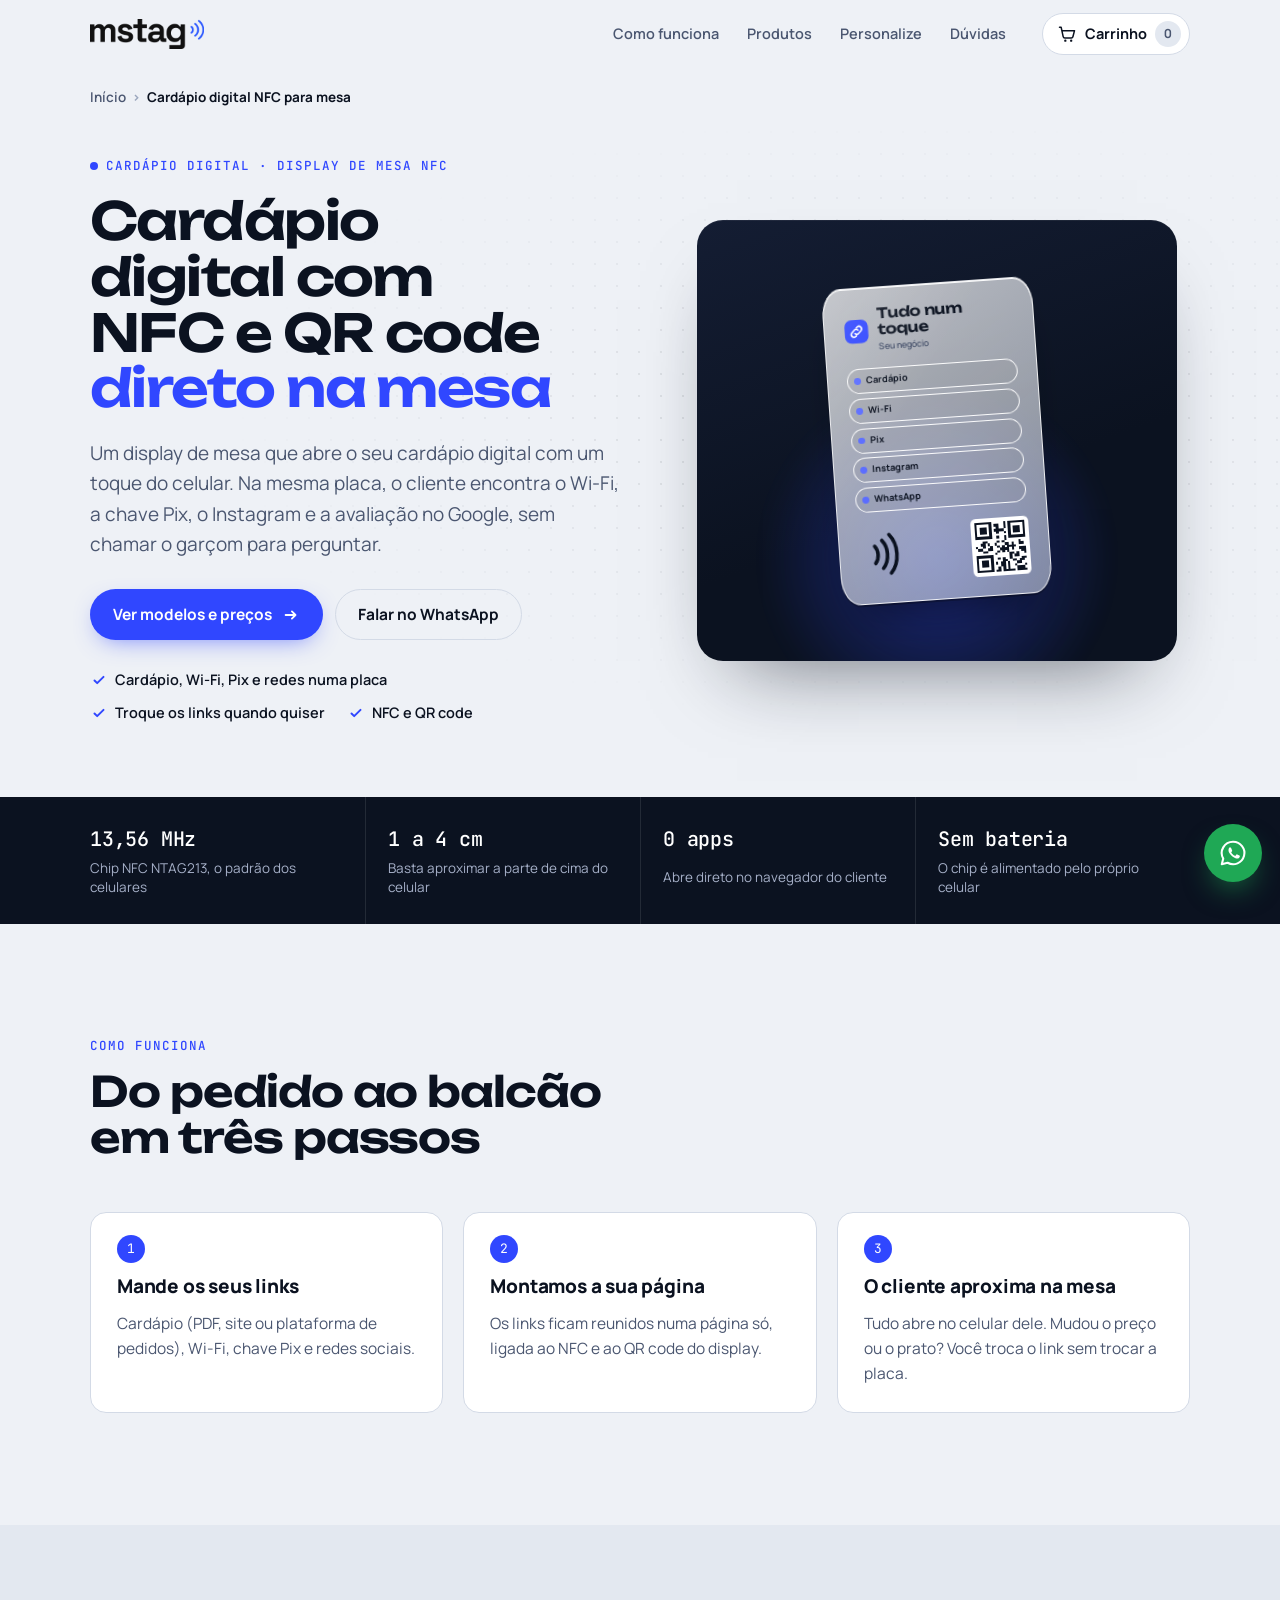
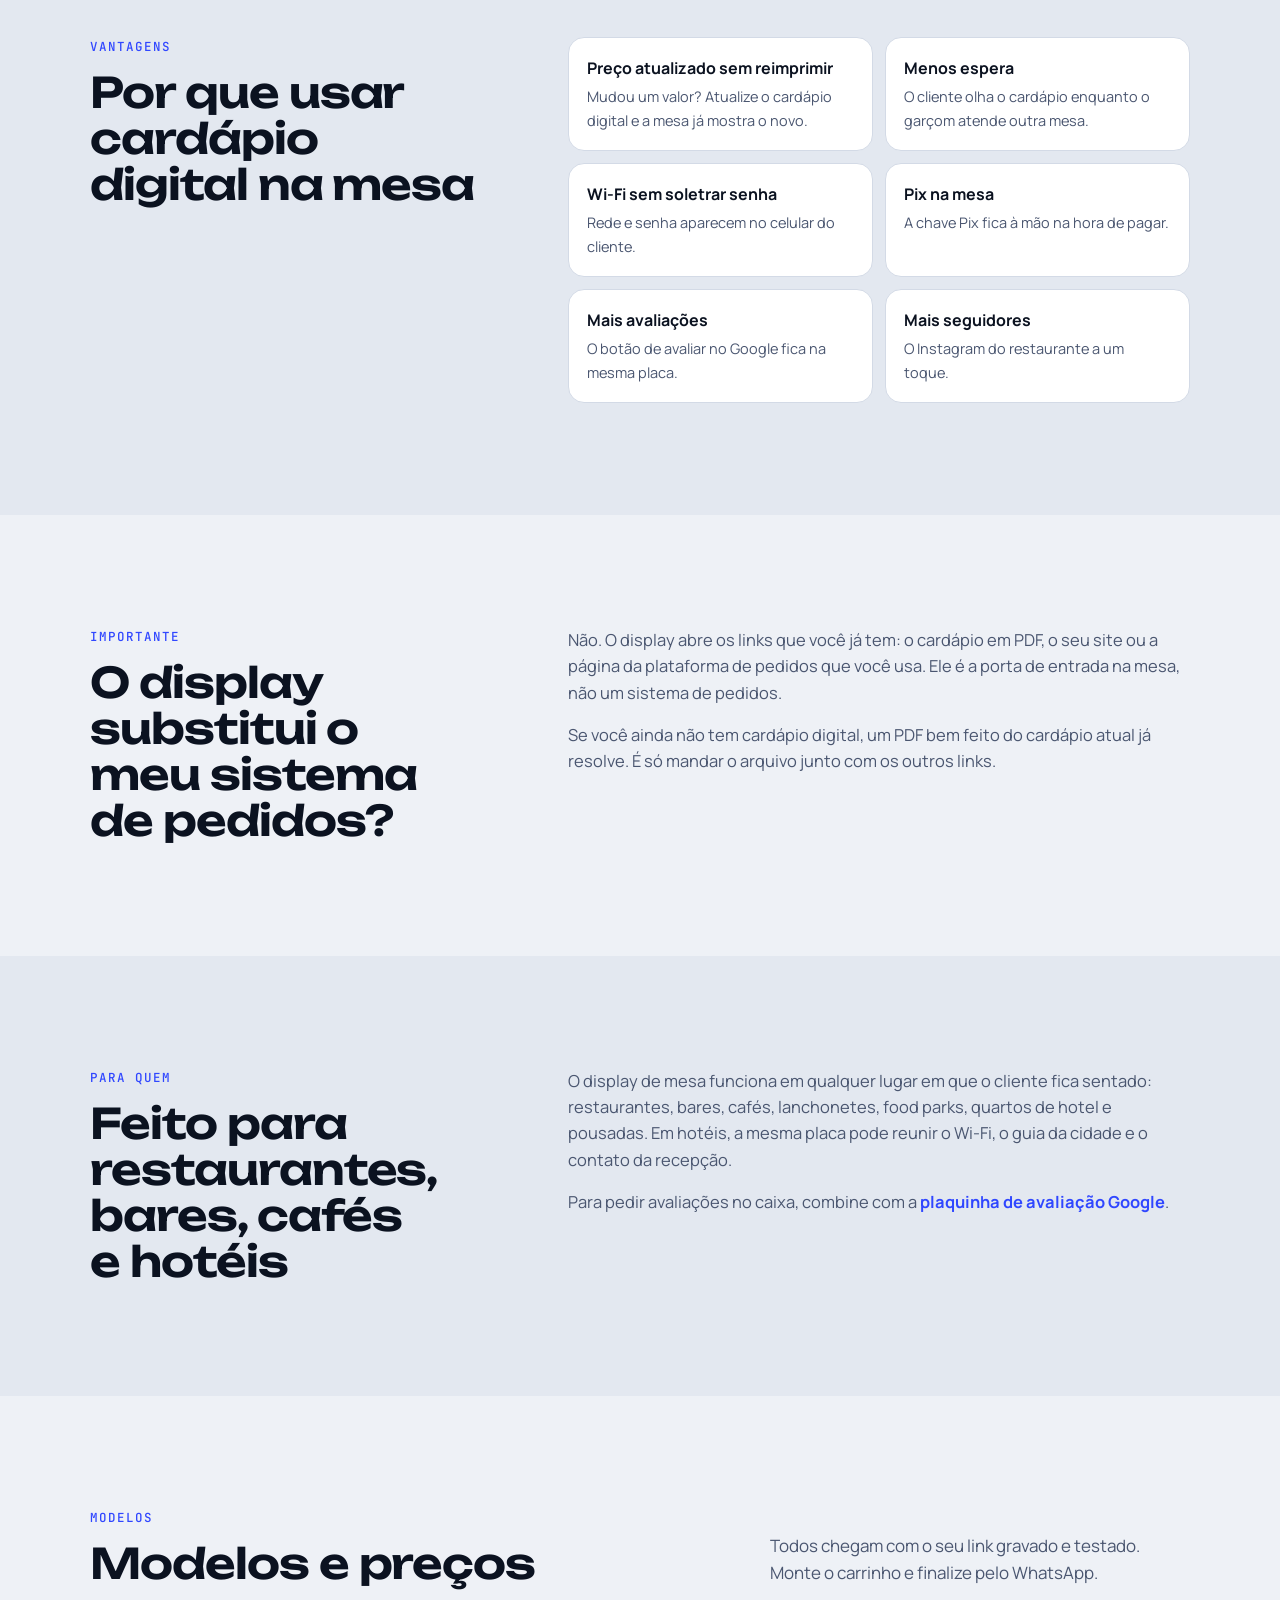
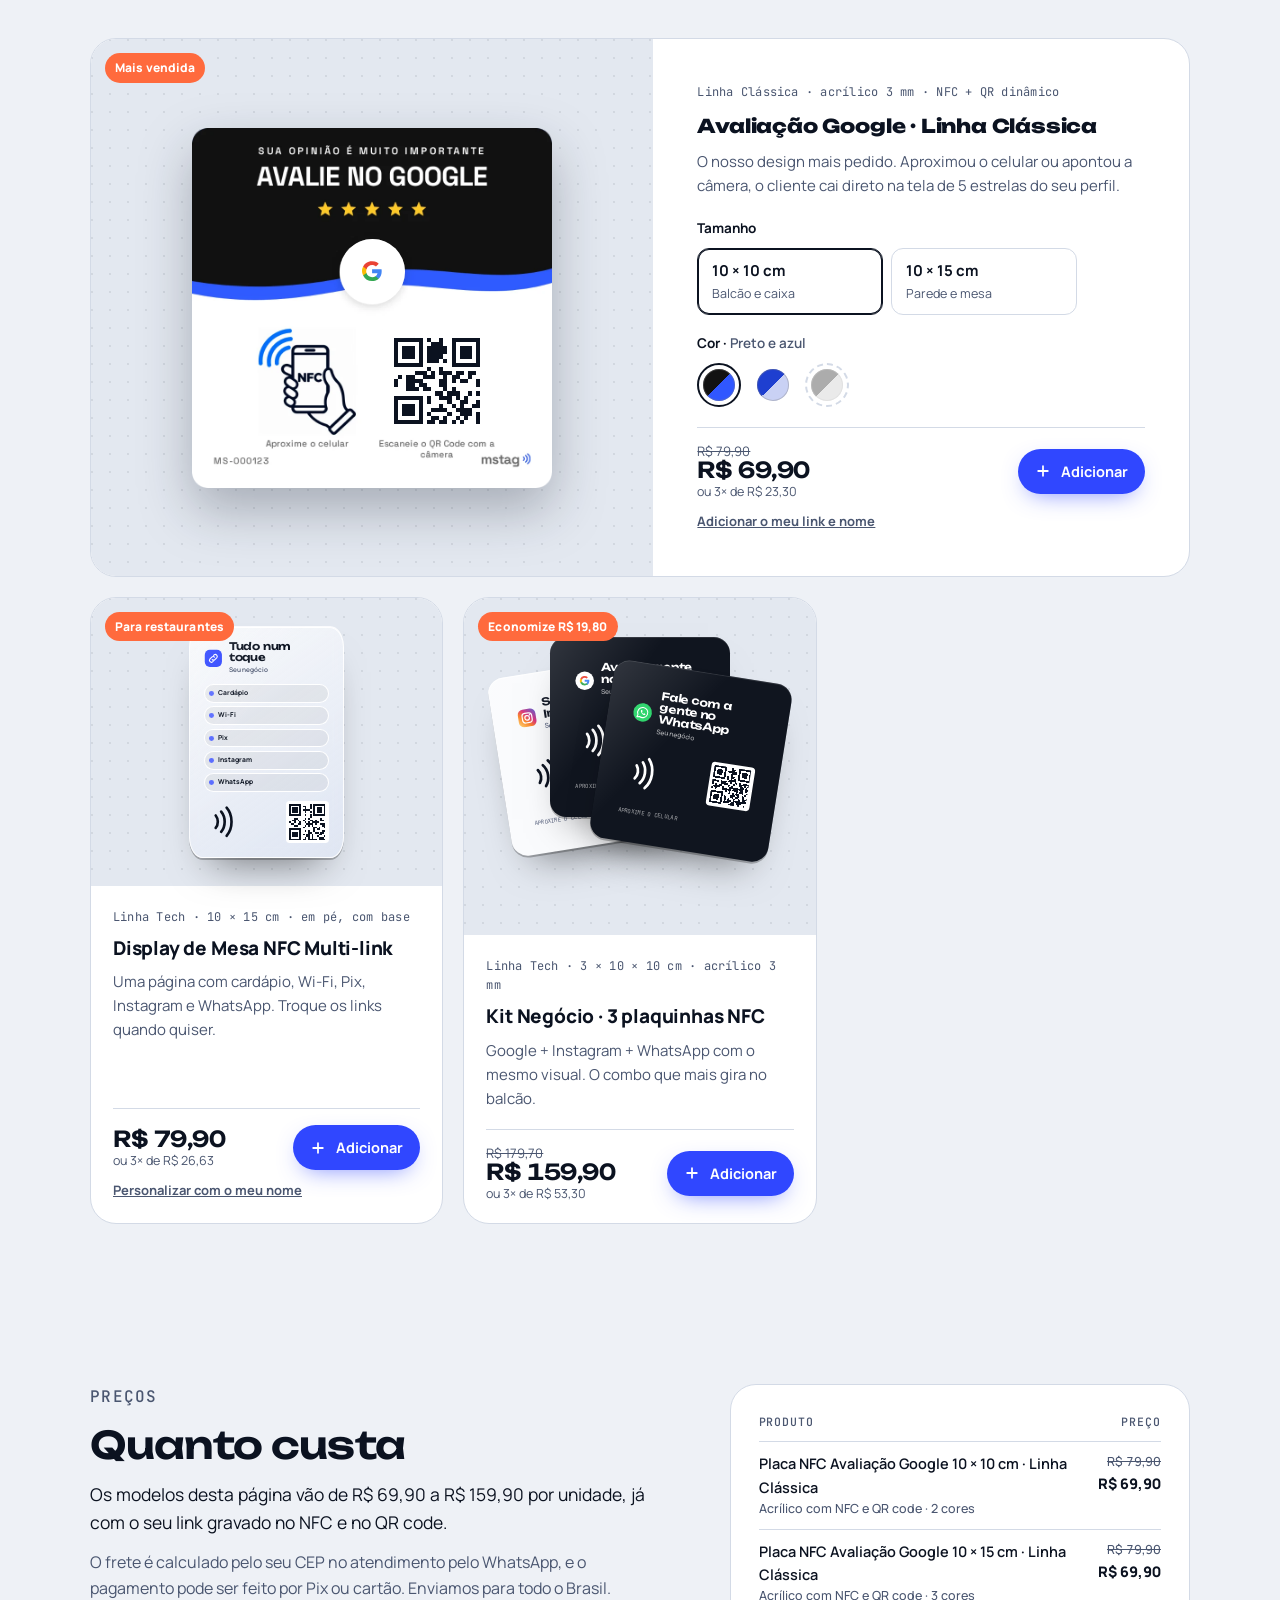
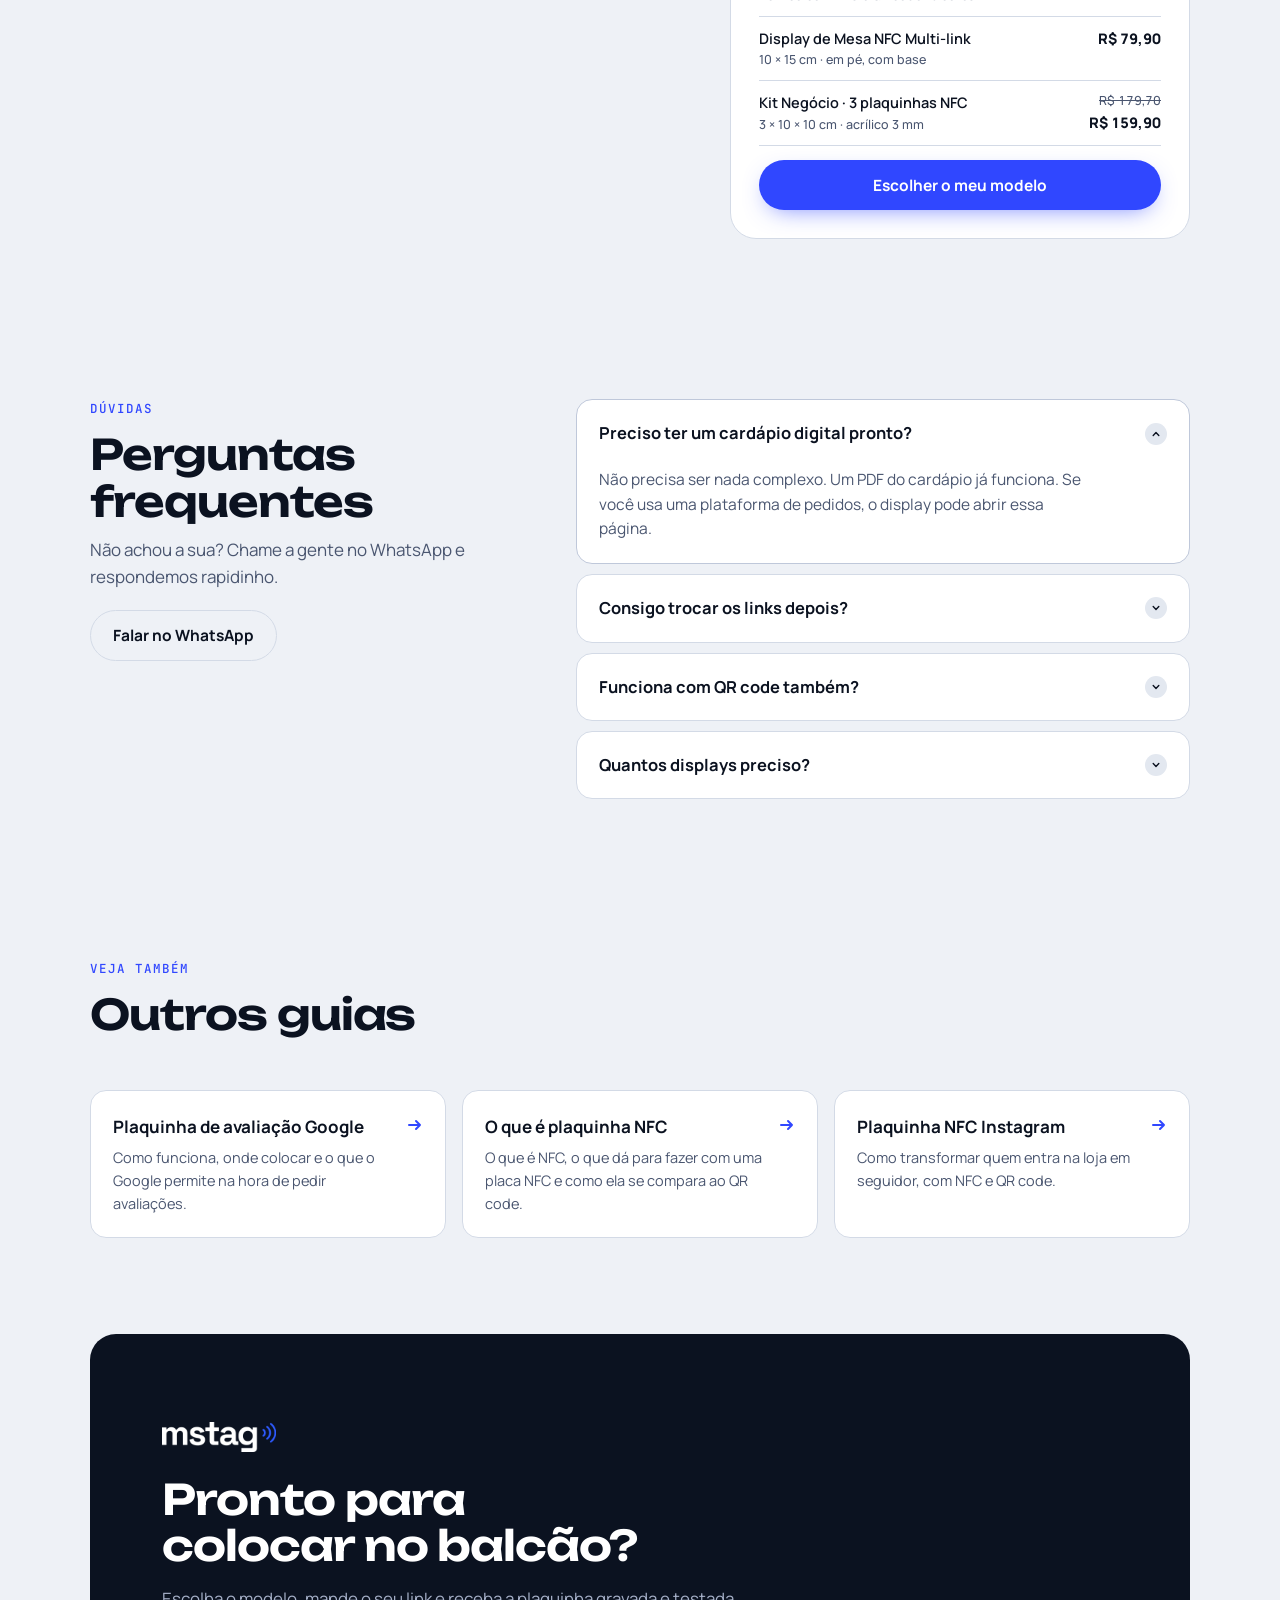
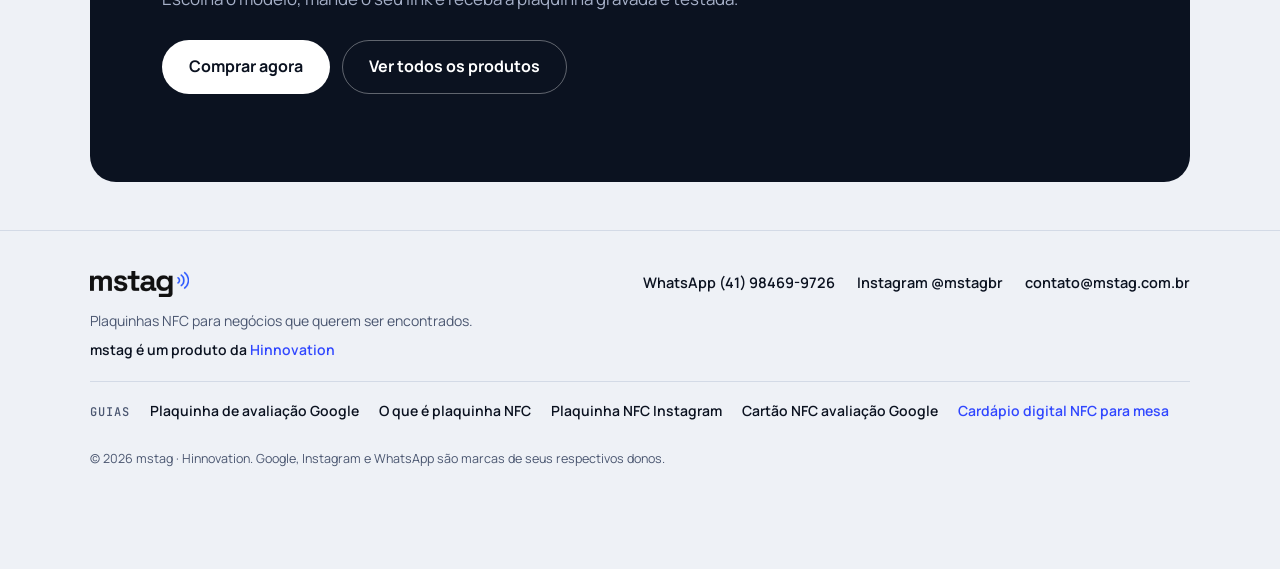
==== commit 00a52160: "Ajusta preços para de R$ 79,90 por R$ 69,90 Linha Clássica (10x10 e 10x15) e Google Linha Tech passa" ====
--- a/cardapio-digital-nfc/index.html
+++ b/cardapio-digital-nfc/index.html
@@ -4,7 +4,7 @@
   <meta charset="utf-8">
   <meta name="viewport" content="width=device-width, initial-scale=1, viewport-fit=cover">
   <title>Cardápio Digital NFC e QR Code para Mesa de Restaurante | mstag</title>
-  <meta name="description" content="Display de mesa com NFC e QR code: cardápio digital, Wi-Fi, Pix, Instagram e avaliação no Google numa placa só, para restaurantes e cafés. A partir de R$ 69,00.">
+  <meta name="description" content="Display de mesa com NFC e QR code: cardápio digital, Wi-Fi, Pix, Instagram e avaliação no Google numa placa só, para restaurantes e cafés. A partir de R$ 69,90.">
   <meta name="robots" content="index, follow, max-image-preview:large, max-snippet:-1">
   <link rel="canonical" href="https://mstag.com.br/cardapio-digital-nfc/">
   <meta property="og:type" content="website">
@@ -12,13 +12,13 @@
   <meta property="og:site_name" content="mstag">
   <meta property="og:url" content="https://mstag.com.br/cardapio-digital-nfc/">
   <meta property="og:title" content="Cardápio digital com NFC e QR code direto na mesa | mstag">
-  <meta property="og:description" content="Display de mesa com NFC e QR code: cardápio digital, Wi-Fi, Pix, Instagram e avaliação no Google numa placa só, para restaurantes e cafés. A partir de R$ 69,00.">
+  <meta property="og:description" content="Display de mesa com NFC e QR code: cardápio digital, Wi-Fi, Pix, Instagram e avaliação no Google numa placa só, para restaurantes e cafés. A partir de R$ 69,90.">
   <meta property="og:image" content="https://mstag.com.br/assets/og/cardapio-digital-nfc.jpg">
   <meta property="og:image:width" content="1200">
   <meta property="og:image:height" content="630">
   <meta name="twitter:card" content="summary_large_image">
   <meta name="twitter:title" content="Cardápio digital com NFC e QR code direto na mesa">
-  <meta name="twitter:description" content="Display de mesa com NFC e QR code: cardápio digital, Wi-Fi, Pix, Instagram e avaliação no Google numa placa só, para restaurantes e cafés. A partir de R$ 69,00.">
+  <meta name="twitter:description" content="Display de mesa com NFC e QR code: cardápio digital, Wi-Fi, Pix, Instagram e avaliação no Google numa placa só, para restaurantes e cafés. A partir de R$ 69,90.">
   <meta name="twitter:image" content="https://mstag.com.br/assets/og/cardapio-digital-nfc.jpg">
   <meta name="theme-color" content="#0B1220">
   <link rel="icon" href="../assets/logo/favicon.png" type="image/png">
@@ -36,7 +36,7 @@
       "@id": "https://mstag.com.br/cardapio-digital-nfc/#pagina",
       "url": "https://mstag.com.br/cardapio-digital-nfc/",
       "name": "Cardápio Digital NFC e QR Code para Mesa de Restaurante | mstag",
-      "description": "Display de mesa com NFC e QR code: cardápio digital, Wi-Fi, Pix, Instagram e avaliação no Google numa placa só, para restaurantes e cafés. A partir de R$ 69,00.",
+      "description": "Display de mesa com NFC e QR code: cardápio digital, Wi-Fi, Pix, Instagram e avaliação no Google numa placa só, para restaurantes e cafés. A partir de R$ 69,90.",
       "inLanguage": "pt-BR",
       "isPartOf": {
         "@id": "https://mstag.com.br/#site"
@@ -88,7 +88,7 @@
             "category": "Plaquinha NFC",
             "offers": {
               "@type": "Offer",
-              "price": "69.00",
+              "price": "69.90",
               "priceCurrency": "BRL",
               "availability": "https://schema.org/InStock",
               "url": "https://mstag.com.br/#produtos",
@@ -121,7 +121,7 @@
             "category": "Plaquinha NFC",
             "offers": {
               "@type": "Offer",
-              "price": "69.00",
+              "price": "69.90",
               "priceCurrency": "BRL",
               "availability": "https://schema.org/InStock",
               "url": "https://mstag.com.br/#produtos",
@@ -387,17 +387,17 @@
         <div class="guide__text">
           <p class="eyebrow">Preços</p>
           <h2>Quanto custa</h2>
-          <p class="guide__answer">Os modelos desta página vão de R$ 69,00 a R$ 159,90 por unidade, já com o seu link gravado no NFC e no QR code.</p>
+          <p class="guide__answer">Os modelos desta página vão de R$ 69,90 a R$ 159,90 por unidade, já com o seu link gravado no NFC e no QR code.</p>
           <p>O frete é calculado pelo seu CEP no atendimento pelo WhatsApp, e o pagamento pode ser feito por Pix ou cartão. Enviamos para todo o Brasil.</p>
         </div>
         <aside class="price-card" aria-label="Tabela de preços">
           <table class="price-table">
             <thead><tr><th scope="col">Produto</th><th scope="col">Preço</th></tr></thead>
             <tbody>
-              <tr><th scope="row">Placa NFC Avaliação Google 10 × 10 cm · Linha Clássica<small>Acrílico com NFC e QR code · 2 cores</small></th><td><s>R$ 80,00</s>R$ 69,00</td></tr>
-              <tr><th scope="row">Placa NFC Avaliação Google 10 × 15 cm · Linha Clássica<small>Acrílico com NFC e QR code · 3 cores</small></th><td><s>R$ 80,00</s>R$ 69,00</td></tr>
+              <tr><th scope="row">Placa NFC Avaliação Google 10 × 10 cm · Linha Clássica<small>Acrílico com NFC e QR code · 2 cores</small></th><td><s>R$ 79,90</s>R$ 69,90</td></tr>
+              <tr><th scope="row">Placa NFC Avaliação Google 10 × 15 cm · Linha Clássica<small>Acrílico com NFC e QR code · 3 cores</small></th><td><s>R$ 79,90</s>R$ 69,90</td></tr>
               <tr><th scope="row">Display de Mesa NFC Multi-link<small>10 × 15 cm · em pé, com base</small></th><td>R$ 79,90</td></tr>
-              <tr><th scope="row">Kit Negócio · 3 plaquinhas NFC<small>3 × 10 × 10 cm · acrílico 3 mm</small></th><td><s>R$ 178,80</s>R$ 159,90</td></tr>
+              <tr><th scope="row">Kit Negócio · 3 plaquinhas NFC<small>3 × 10 × 10 cm · acrílico 3 mm</small></th><td><s>R$ 179,70</s>R$ 159,90</td></tr>
             </tbody>
           </table>
           <a class="btn btn--primary btn--block" href="#produtos">Escolher o meu modelo</a>
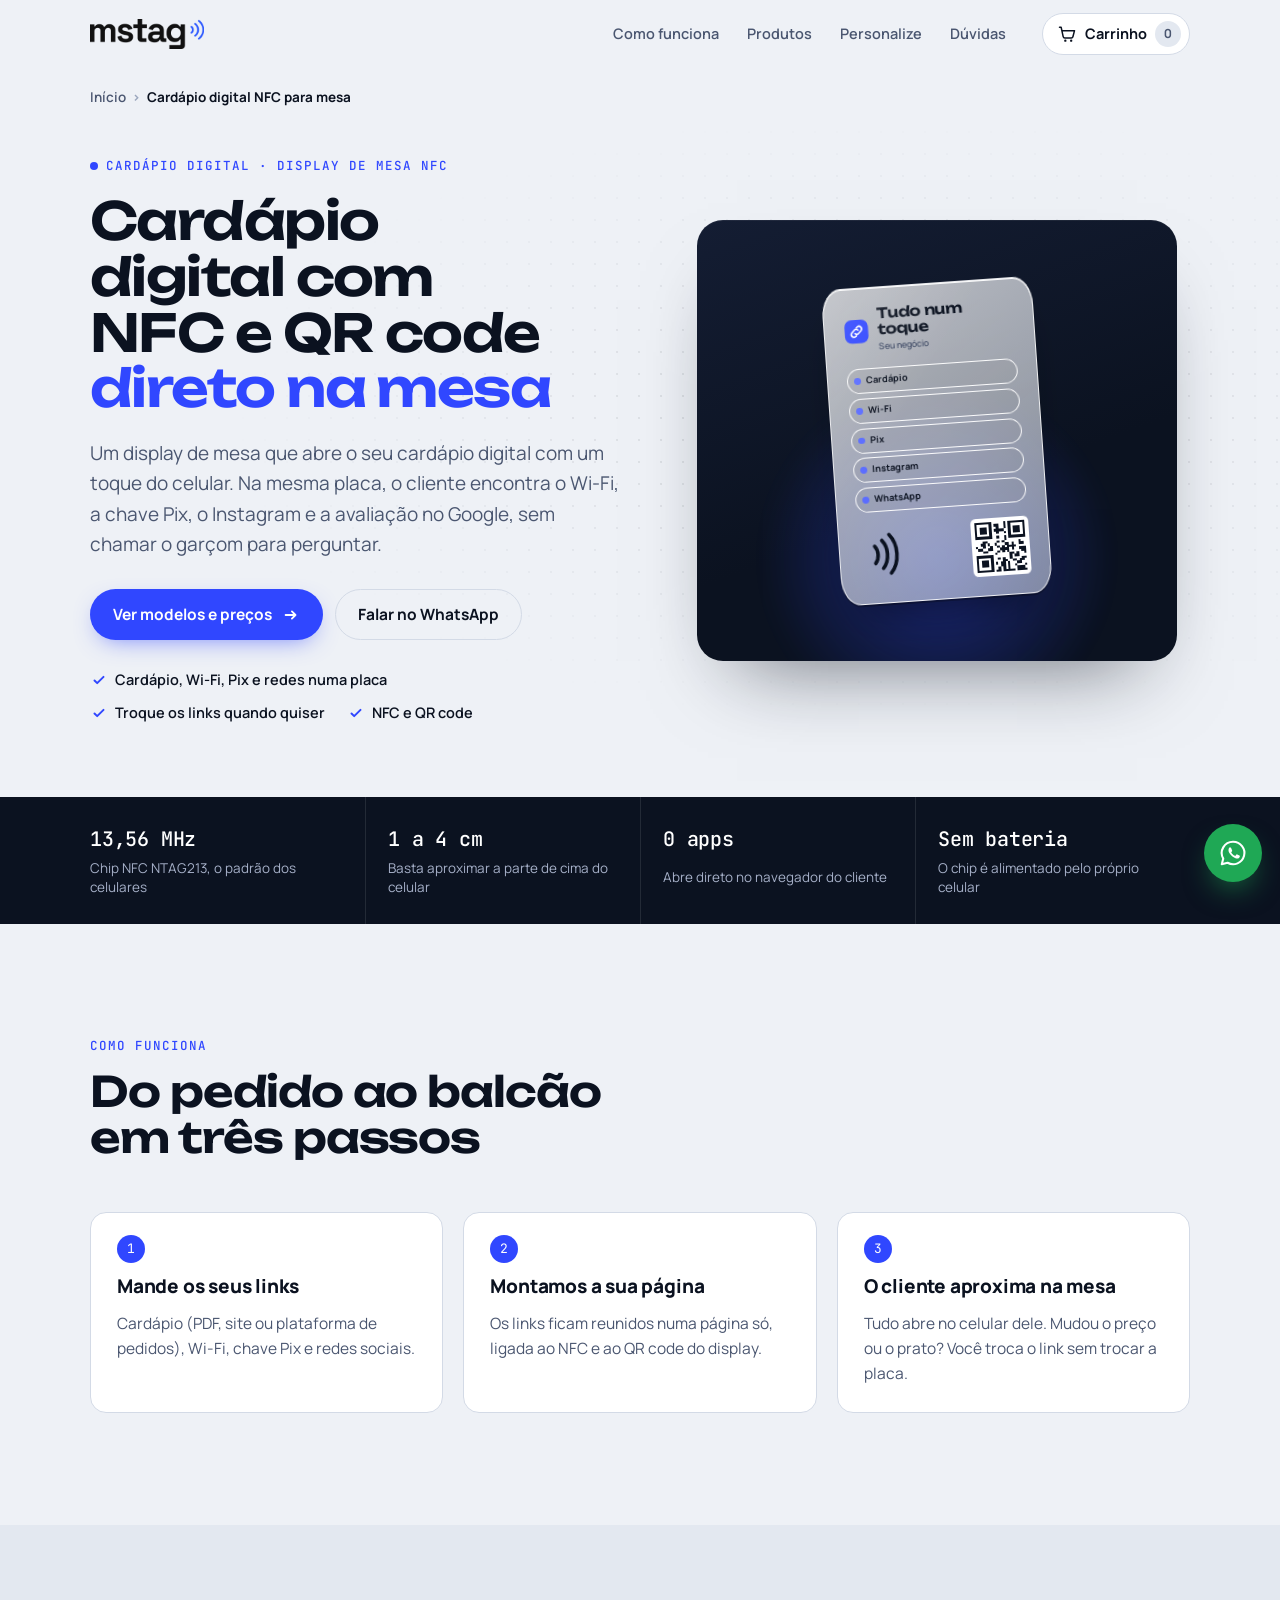
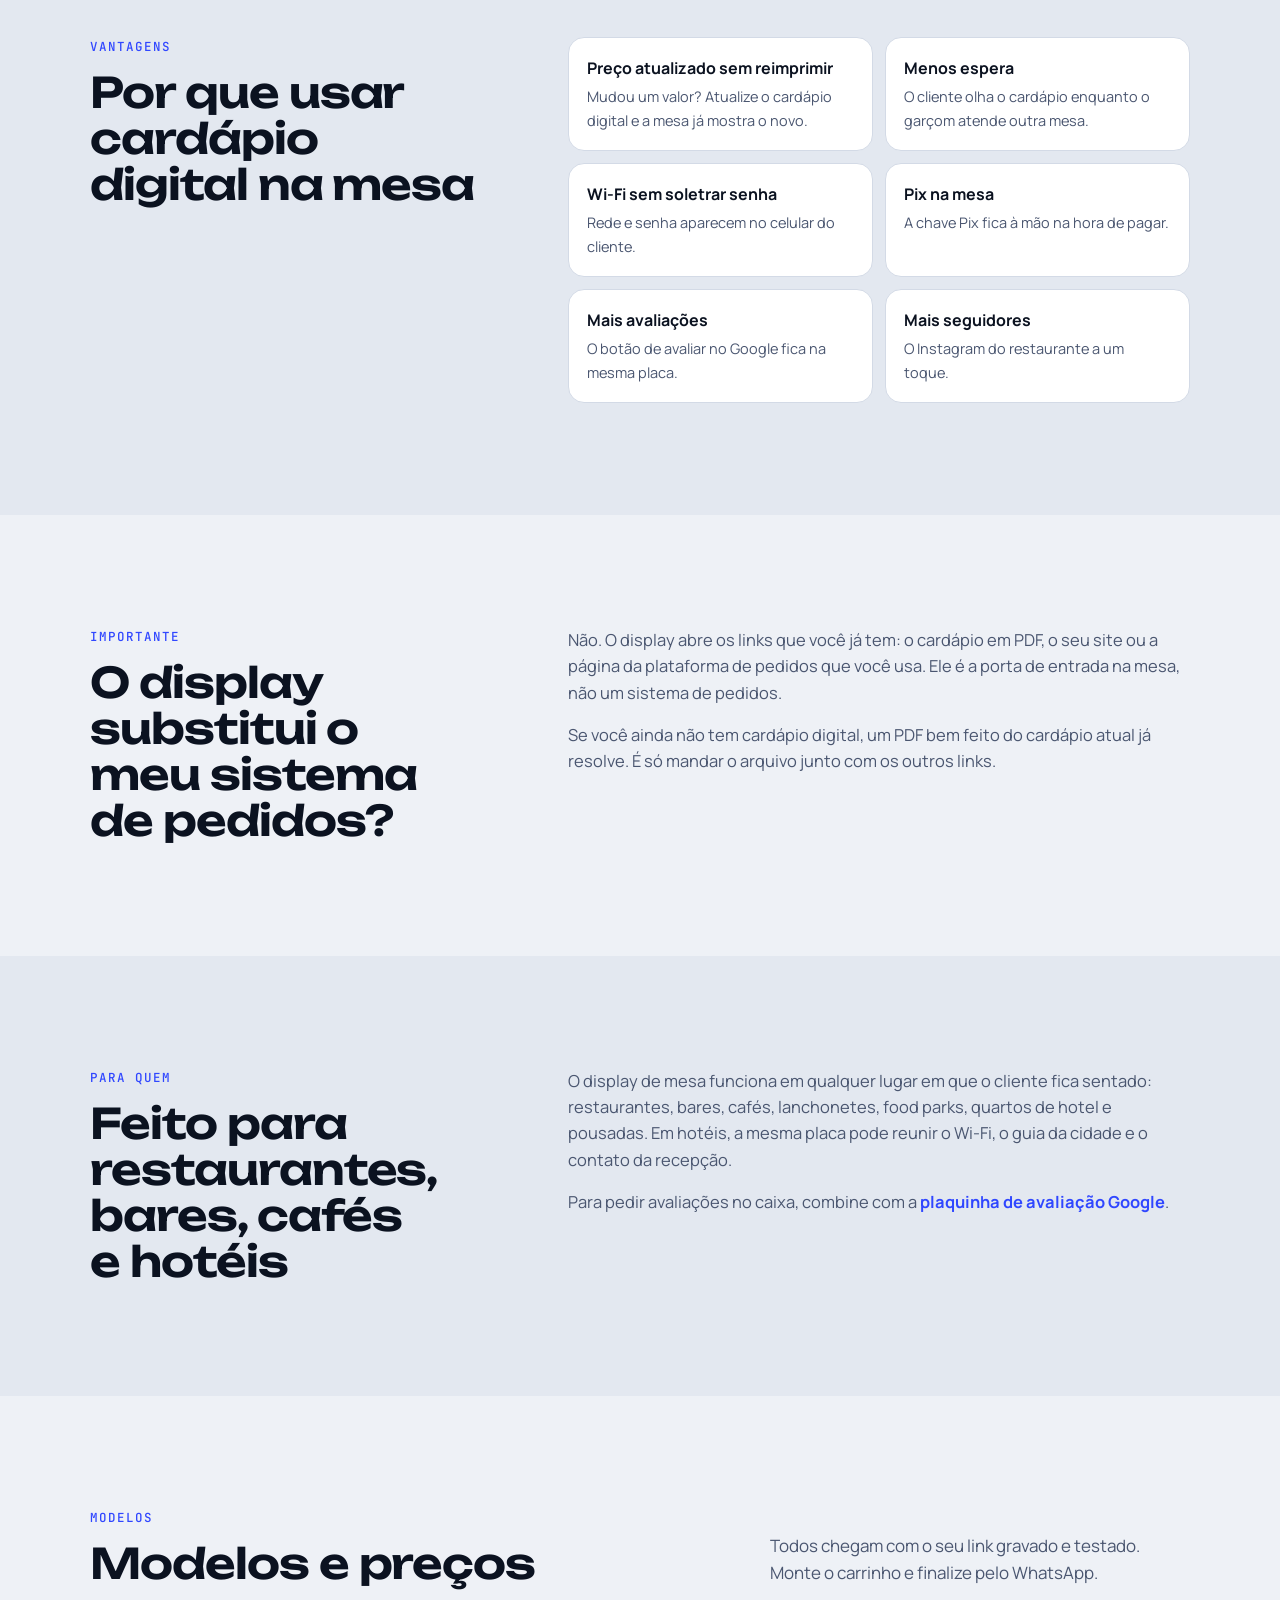
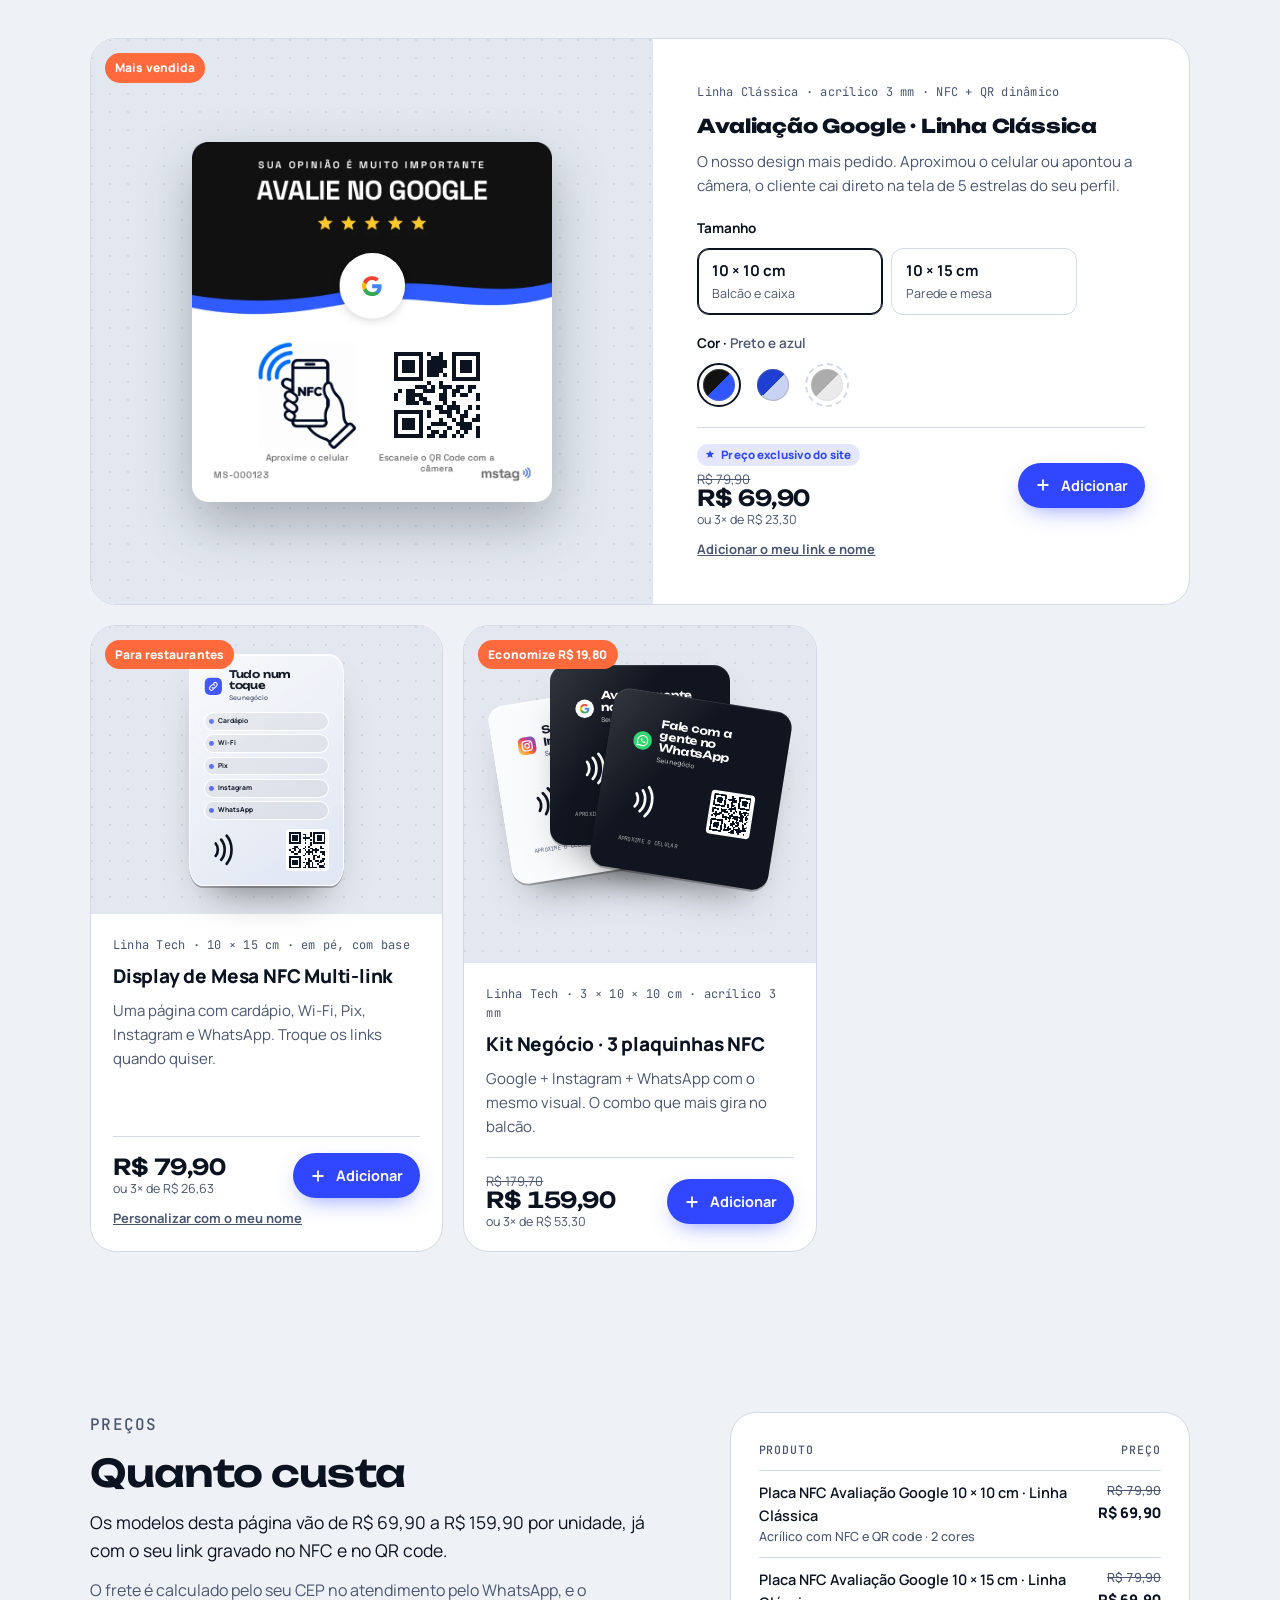
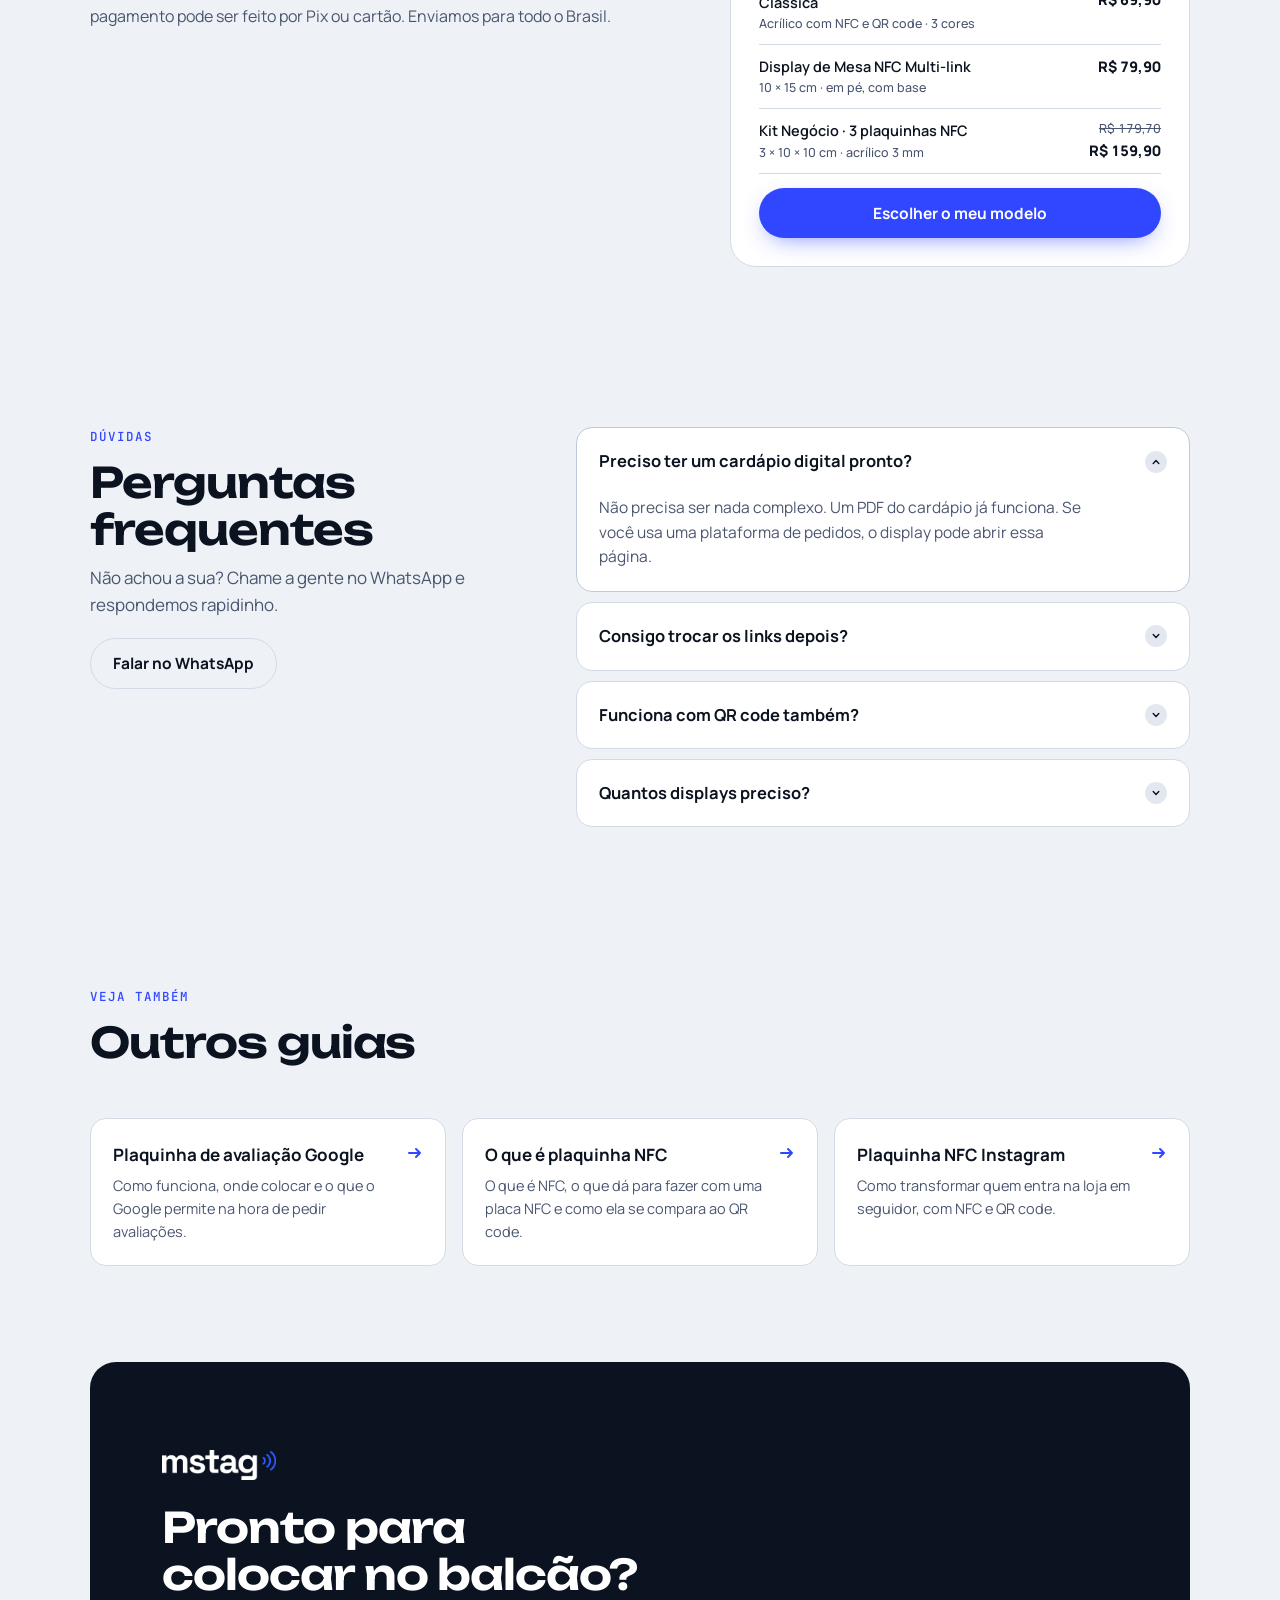
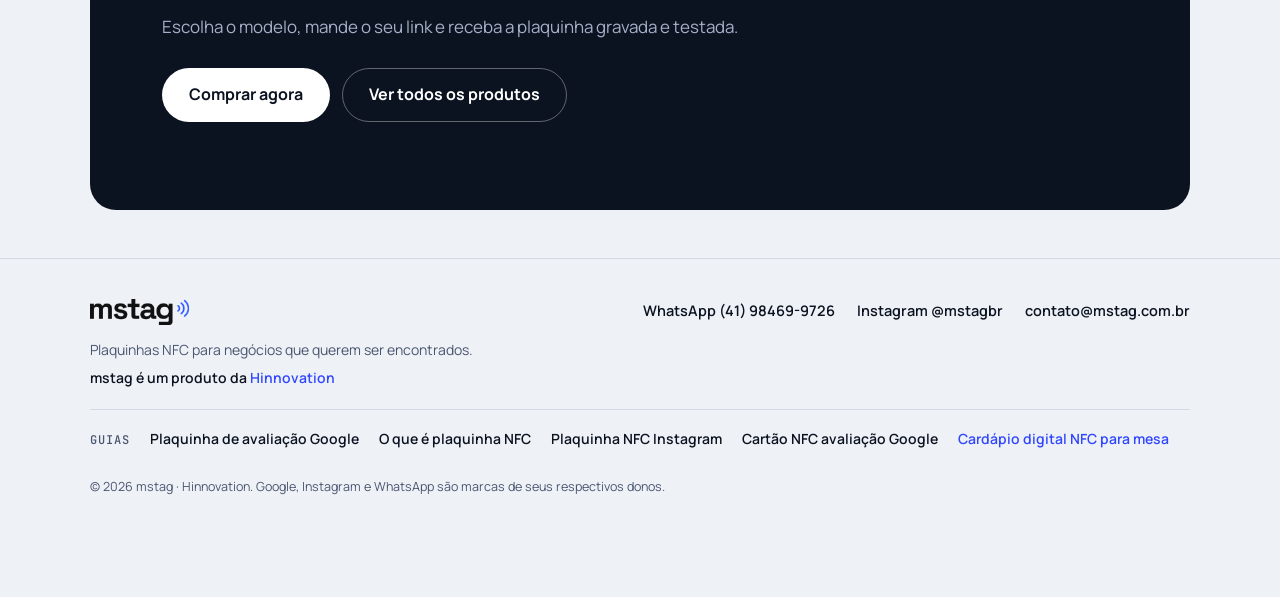
==== commit fc834052: "Refaz o favicon nos tamanhos que o Google exige - /favicon.ico na raiz (16, 32 e 48 px), que buscado" ====
--- a/cardapio-digital-nfc/index.html
+++ b/cardapio-digital-nfc/index.html
@@ -21,8 +21,10 @@
   <meta name="twitter:description" content="Display de mesa com NFC e QR code: cardápio digital, Wi-Fi, Pix, Instagram e avaliação no Google numa placa só, para restaurantes e cafés. A partir de R$ 69,90.">
   <meta name="twitter:image" content="https://mstag.com.br/assets/og/cardapio-digital-nfc.jpg">
   <meta name="theme-color" content="#0B1220">
-  <link rel="icon" href="../assets/logo/favicon.png" type="image/png">
-  <link rel="apple-touch-icon" href="../assets/logo/favicon.png">
+  <link rel="icon" href="../favicon.ico" sizes="48x48">
+  <link rel="icon" href="../assets/logo/favicon-192.png" type="image/png" sizes="192x192">
+  <link rel="apple-touch-icon" href="../assets/logo/apple-touch-icon.png">
+  <link rel="manifest" href="../site.webmanifest">
   <link rel="preconnect" href="https://fonts.googleapis.com">
   <link rel="preconnect" href="https://fonts.gstatic.com" crossorigin>
   <link rel="stylesheet" href="https://fonts.googleapis.com/css2?family=JetBrains+Mono:wght@400;500&family=Manrope:wght@400;500;600;700;800&family=Unbounded:wght@500;600;700&display=swap">
@@ -48,7 +50,7 @@
         "@id": "https://mstag.com.br/cardapio-digital-nfc/#migalhas"
       },
       "primaryImageOfPage": "https://mstag.com.br/assets/og/cardapio-digital-nfc.jpg",
-      "dateModified": "2026-09-24"
+      "dateModified": "2026-09-25"
     },
     {
       "@type": "BreadcrumbList",
--- a/css/styles.css
+++ b/css/styles.css
@@ -623,6 +623,13 @@
 .price { display: grid; line-height: 1.1; }
 .price s { font-size: 13px; color: var(--ink-soft); }
 .price s:empty { display: none; }
+.price__tag {
+  justify-self: start; display: inline-flex; align-items: center; gap: 5px; margin-bottom: 6px;
+  padding: 3px 9px 3px 7px; border-radius: 999px; background: var(--cobalt-soft); color: var(--cobalt);
+  font-size: 11.5px; font-weight: 800; letter-spacing: 0.01em; line-height: 1.4; white-space: nowrap;
+}
+.price__tag svg { width: 12px; height: 12px; flex: none; }
+.price__tag--inv { background: rgba(91, 109, 255, 0.18); color: #B7C0FF; }
 .config__price s { font-size: 14px; color: #8E99B6; }
 .config__price s:empty { display: none; }
 .product__badge--off { background: var(--ink-soft); }
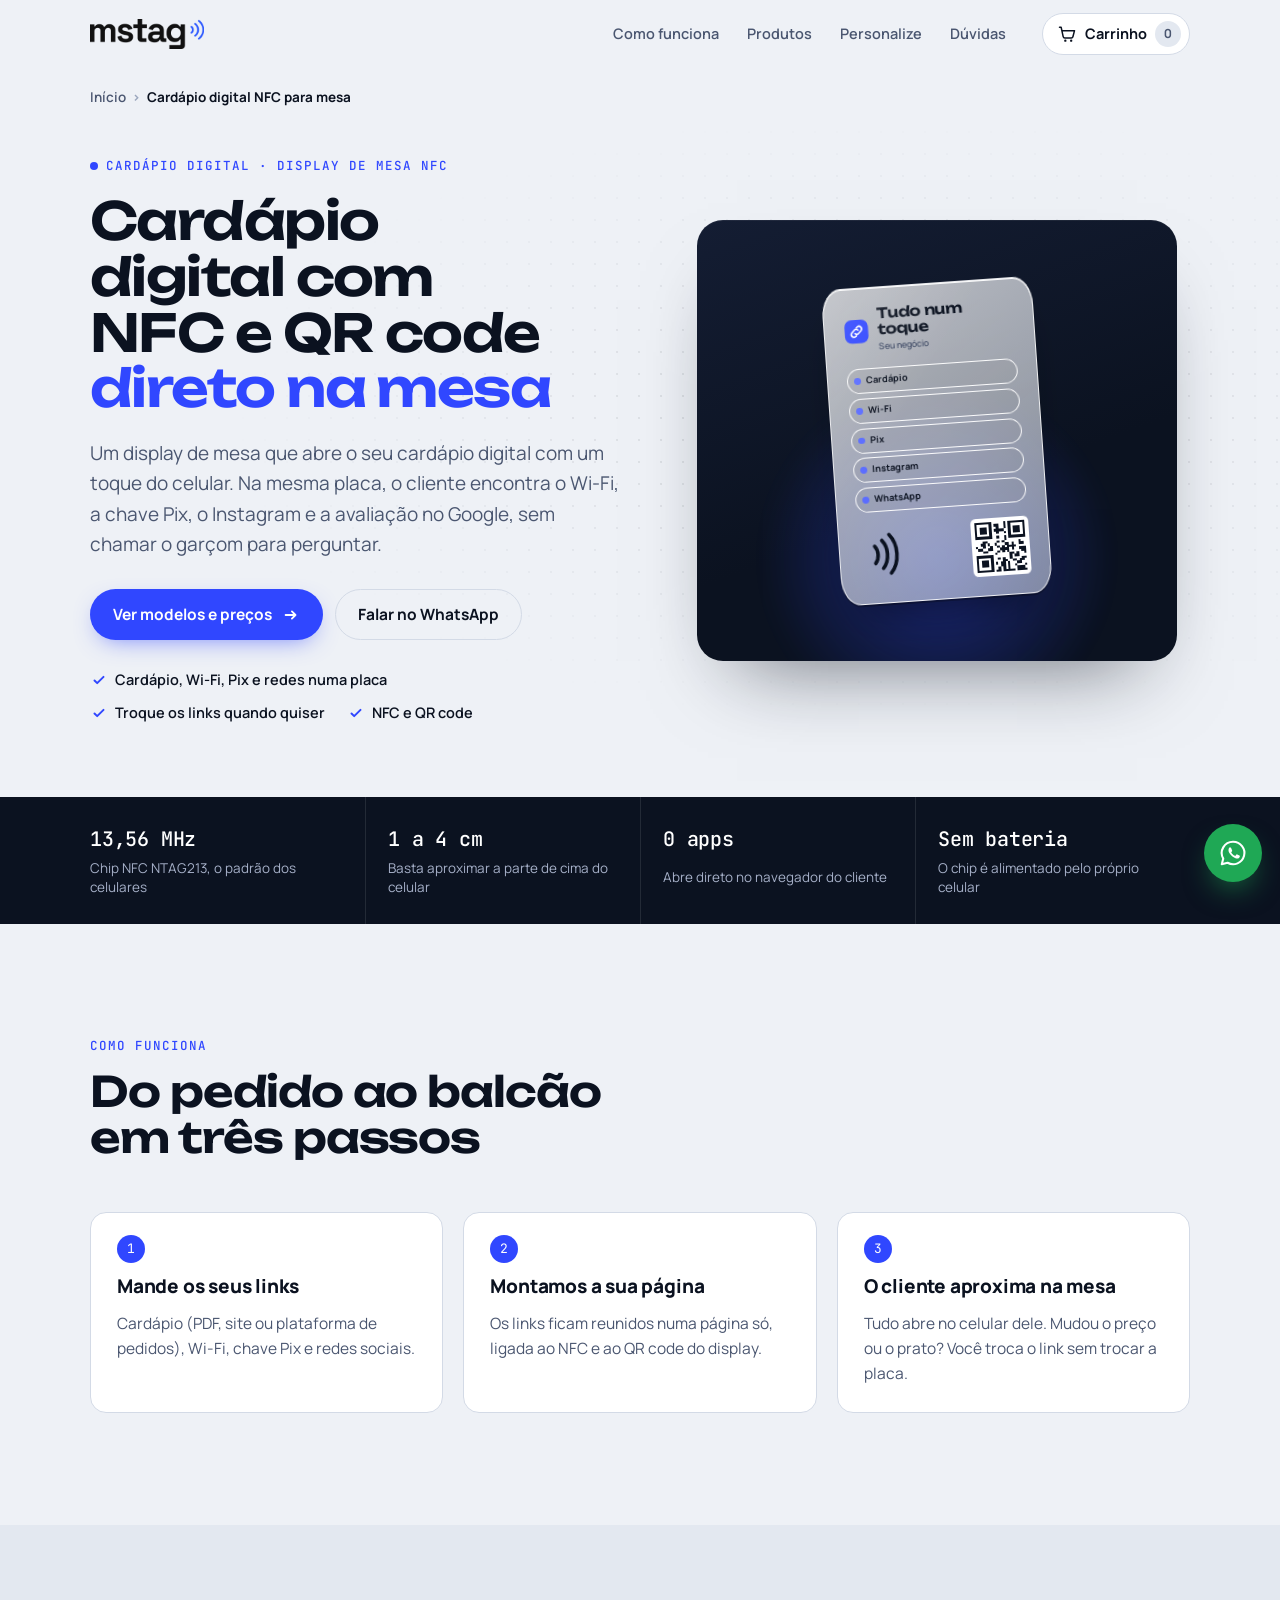
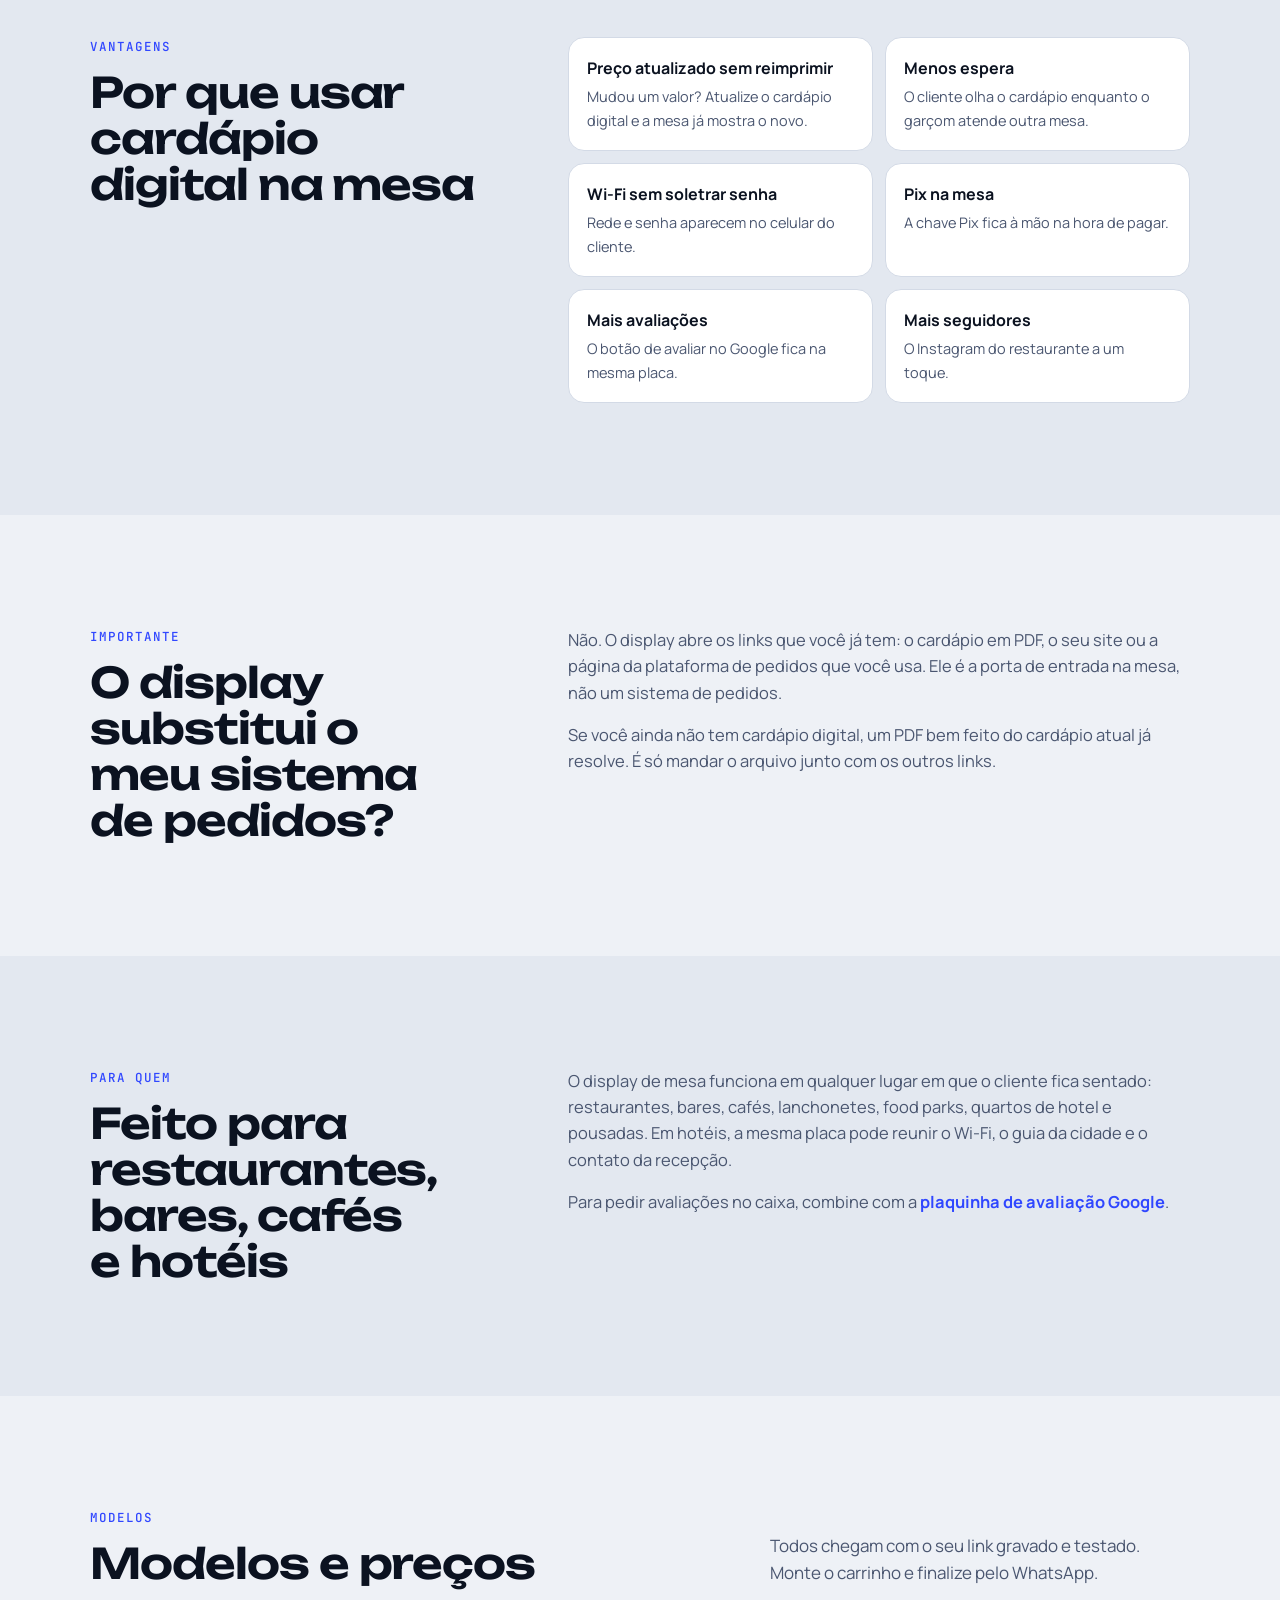
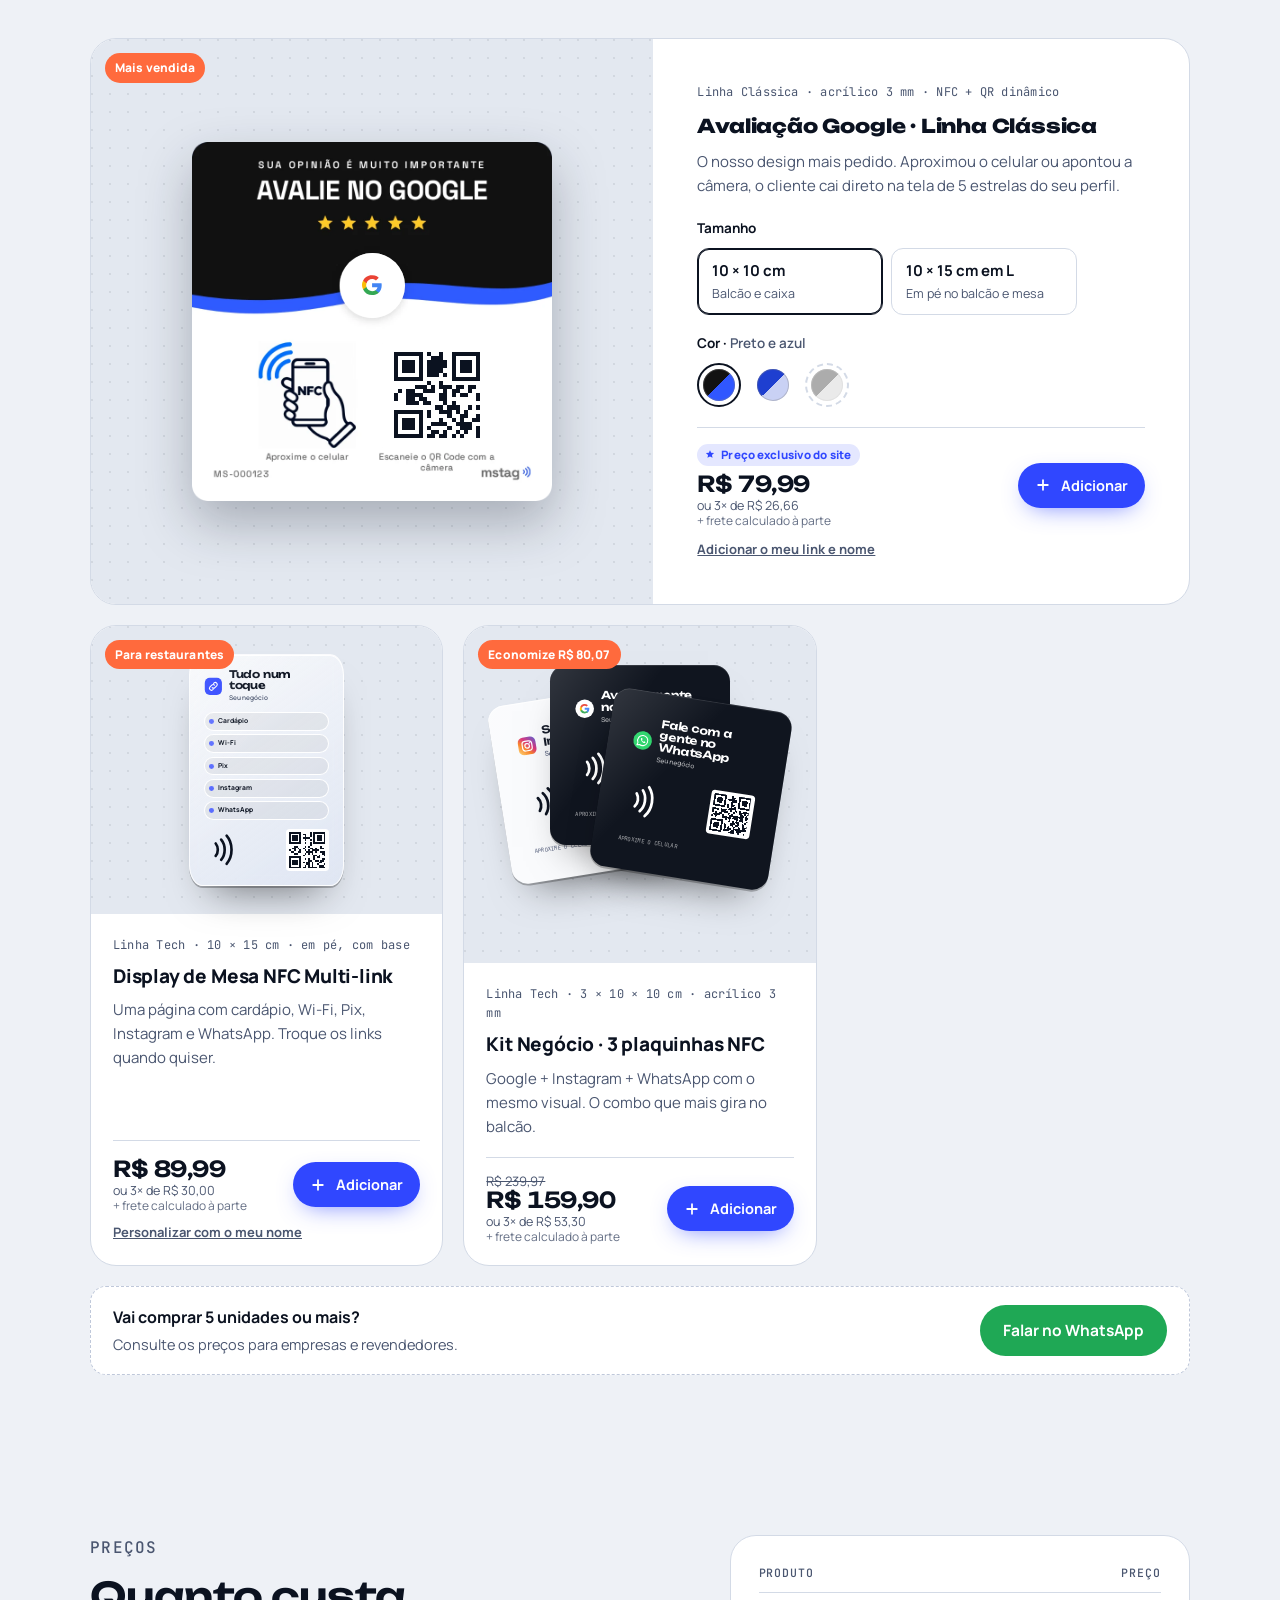
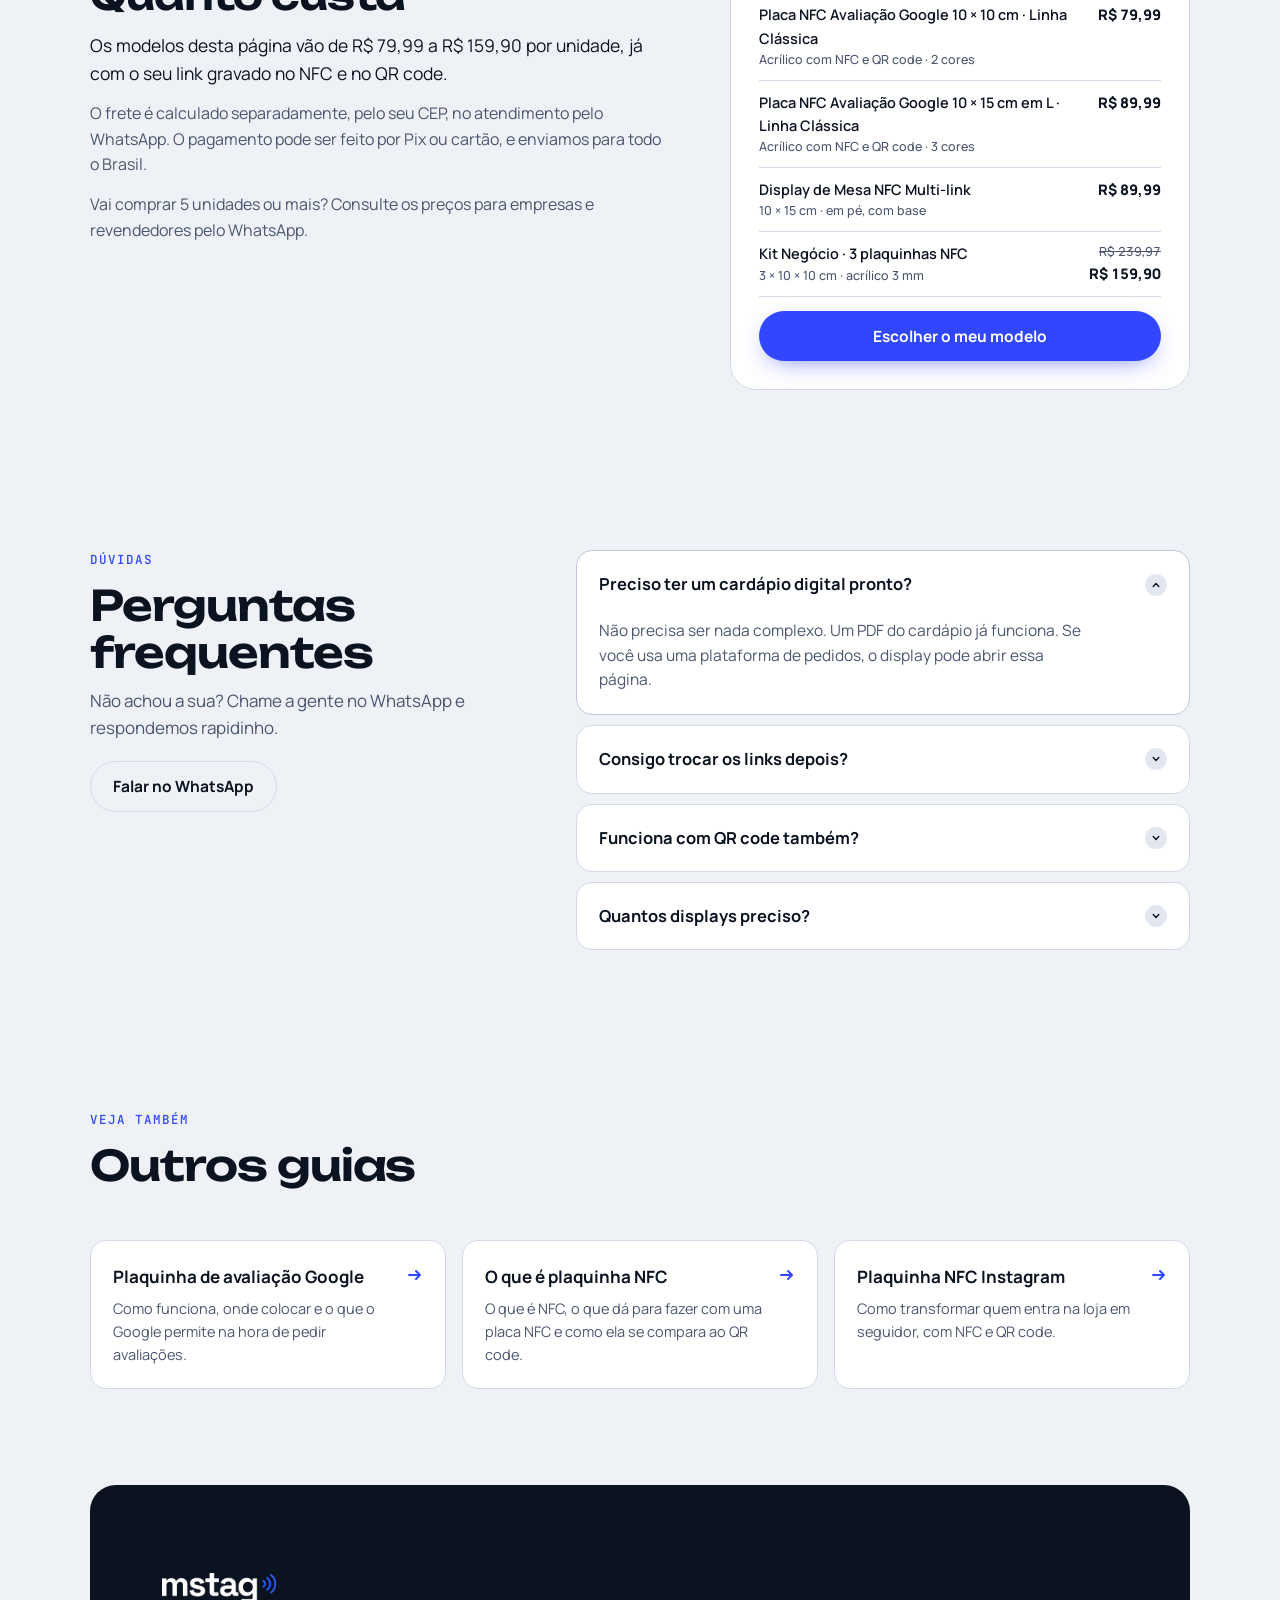
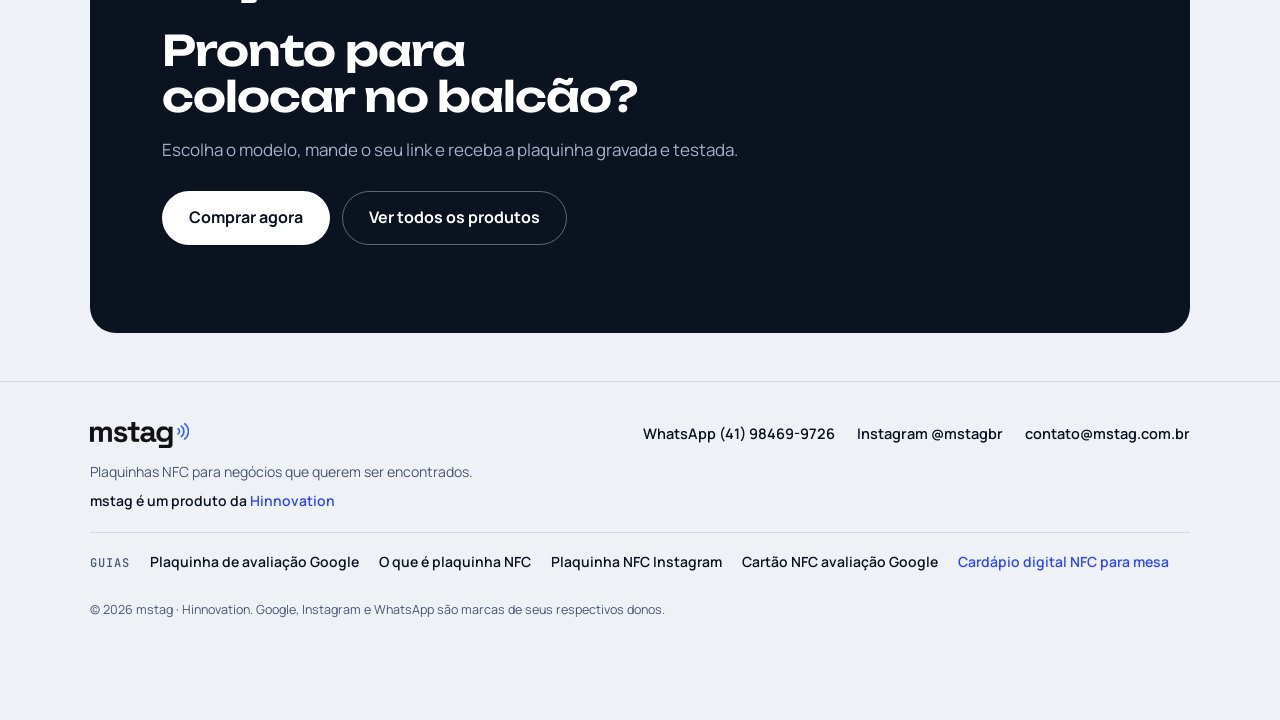
==== commit f2607553: "Novos preços unitários, frete à parte e consulta a partir de 5 unidades - Plaquinhas 10x10: R$ 79,99" ====
--- a/cardapio-digital-nfc/index.html
+++ b/cardapio-digital-nfc/index.html
@@ -4,7 +4,7 @@
   <meta charset="utf-8">
   <meta name="viewport" content="width=device-width, initial-scale=1, viewport-fit=cover">
   <title>Cardápio Digital NFC e QR Code para Mesa de Restaurante | mstag</title>
-  <meta name="description" content="Display de mesa com NFC e QR code: cardápio digital, Wi-Fi, Pix, Instagram e avaliação no Google numa placa só, para restaurantes e cafés. A partir de R$ 69,90.">
+  <meta name="description" content="Display de mesa com NFC e QR code: cardápio digital, Wi-Fi, Pix, Instagram e avaliação no Google numa placa só, para restaurantes e cafés. A partir de R$ 79,99.">
   <meta name="robots" content="index, follow, max-image-preview:large, max-snippet:-1">
   <link rel="canonical" href="https://mstag.com.br/cardapio-digital-nfc/">
   <meta property="og:type" content="website">
@@ -12,13 +12,13 @@
   <meta property="og:site_name" content="mstag">
   <meta property="og:url" content="https://mstag.com.br/cardapio-digital-nfc/">
   <meta property="og:title" content="Cardápio digital com NFC e QR code direto na mesa | mstag">
-  <meta property="og:description" content="Display de mesa com NFC e QR code: cardápio digital, Wi-Fi, Pix, Instagram e avaliação no Google numa placa só, para restaurantes e cafés. A partir de R$ 69,90.">
+  <meta property="og:description" content="Display de mesa com NFC e QR code: cardápio digital, Wi-Fi, Pix, Instagram e avaliação no Google numa placa só, para restaurantes e cafés. A partir de R$ 79,99.">
   <meta property="og:image" content="https://mstag.com.br/assets/og/cardapio-digital-nfc.jpg">
   <meta property="og:image:width" content="1200">
   <meta property="og:image:height" content="630">
   <meta name="twitter:card" content="summary_large_image">
   <meta name="twitter:title" content="Cardápio digital com NFC e QR code direto na mesa">
-  <meta name="twitter:description" content="Display de mesa com NFC e QR code: cardápio digital, Wi-Fi, Pix, Instagram e avaliação no Google numa placa só, para restaurantes e cafés. A partir de R$ 69,90.">
+  <meta name="twitter:description" content="Display de mesa com NFC e QR code: cardápio digital, Wi-Fi, Pix, Instagram e avaliação no Google numa placa só, para restaurantes e cafés. A partir de R$ 79,99.">
   <meta name="twitter:image" content="https://mstag.com.br/assets/og/cardapio-digital-nfc.jpg">
   <meta name="theme-color" content="#0B1220">
   <link rel="icon" href="../favicon.ico" sizes="48x48">
@@ -38,7 +38,7 @@
       "@id": "https://mstag.com.br/cardapio-digital-nfc/#pagina",
       "url": "https://mstag.com.br/cardapio-digital-nfc/",
       "name": "Cardápio Digital NFC e QR Code para Mesa de Restaurante | mstag",
-      "description": "Display de mesa com NFC e QR code: cardápio digital, Wi-Fi, Pix, Instagram e avaliação no Google numa placa só, para restaurantes e cafés. A partir de R$ 69,90.",
+      "description": "Display de mesa com NFC e QR code: cardápio digital, Wi-Fi, Pix, Instagram e avaliação no Google numa placa só, para restaurantes e cafés. A partir de R$ 79,99.",
       "inLanguage": "pt-BR",
       "isPartOf": {
         "@id": "https://mstag.com.br/#site"
@@ -50,7 +50,7 @@
         "@id": "https://mstag.com.br/cardapio-digital-nfc/#migalhas"
       },
       "primaryImageOfPage": "https://mstag.com.br/assets/og/cardapio-digital-nfc.jpg",
-      "dateModified": "2026-09-25"
+      "dateModified": "2026-09-28"
     },
     {
       "@type": "BreadcrumbList",
@@ -90,7 +90,7 @@
             "category": "Plaquinha NFC",
             "offers": {
               "@type": "Offer",
-              "price": "69.90",
+              "price": "79.99",
               "priceCurrency": "BRL",
               "availability": "https://schema.org/InStock",
               "url": "https://mstag.com.br/#produtos",
@@ -113,7 +113,7 @@
           "item": {
             "@type": "Product",
             "@id": "https://mstag.com.br/#produto-classica-google-10x15",
-            "name": "Placa NFC Avaliação Google 10 × 15 cm · Linha Clássica",
+            "name": "Placa NFC Avaliação Google 10 × 15 cm em L · Linha Clássica",
             "description": "O nosso design mais pedido. Aproximou o celular ou apontou a câmera, o cliente cai direto na tela de 5 estrelas do seu perfil.",
             "image": "https://mstag.com.br/assets/placas/google-10x15-preto-azul.webp",
             "brand": {
@@ -123,7 +123,7 @@
             "category": "Plaquinha NFC",
             "offers": {
               "@type": "Offer",
-              "price": "69.90",
+              "price": "89.99",
               "priceCurrency": "BRL",
               "availability": "https://schema.org/InStock",
               "url": "https://mstag.com.br/#produtos",
@@ -155,7 +155,7 @@
             "category": "Plaquinha NFC",
             "offers": {
               "@type": "Offer",
-              "price": "79.90",
+              "price": "89.99",
               "priceCurrency": "BRL",
               "availability": "https://schema.org/InStock",
               "url": "https://mstag.com.br/#produtos",
@@ -381,6 +381,13 @@
           <p class="section__lead">Todos chegam com o seu link gravado e testado. Monte o carrinho e finalize pelo WhatsApp.</p>
         </header>
         <div class="grid-products" id="listaProdutos" data-mostrar="multilink,kit,classica"></div>
+        <div class="atacado-faixa">
+          <div>
+            <b>Vai comprar 5 unidades ou mais?</b>
+            <span>Consulte os preços para empresas e revendedores.</span>
+          </div>
+          <a class="btn btn--whats" data-whats="Olá! 👋 Quero consultar os preços da mstag para empresas e revendedores (a partir de 5 unidades)." href="#" target="_blank" rel="noopener">Falar no WhatsApp</a>
+        </div>
       </div>
     </section>
 
@@ -389,17 +396,18 @@
         <div class="guide__text">
           <p class="eyebrow">Preços</p>
           <h2>Quanto custa</h2>
-          <p class="guide__answer">Os modelos desta página vão de R$ 69,90 a R$ 159,90 por unidade, já com o seu link gravado no NFC e no QR code.</p>
-          <p>O frete é calculado pelo seu CEP no atendimento pelo WhatsApp, e o pagamento pode ser feito por Pix ou cartão. Enviamos para todo o Brasil.</p>
+          <p class="guide__answer">Os modelos desta página vão de R$ 79,99 a R$ 159,90 por unidade, já com o seu link gravado no NFC e no QR code.</p>
+          <p>O frete é calculado separadamente, pelo seu CEP, no atendimento pelo WhatsApp. O pagamento pode ser feito por Pix ou cartão, e enviamos para todo o Brasil.</p>
+          <p>Vai comprar 5 unidades ou mais? Consulte os preços para empresas e revendedores pelo WhatsApp.</p>
         </div>
         <aside class="price-card" aria-label="Tabela de preços">
           <table class="price-table">
             <thead><tr><th scope="col">Produto</th><th scope="col">Preço</th></tr></thead>
             <tbody>
-              <tr><th scope="row">Placa NFC Avaliação Google 10 × 10 cm · Linha Clássica<small>Acrílico com NFC e QR code · 2 cores</small></th><td><s>R$ 79,90</s>R$ 69,90</td></tr>
-              <tr><th scope="row">Placa NFC Avaliação Google 10 × 15 cm · Linha Clássica<small>Acrílico com NFC e QR code · 3 cores</small></th><td><s>R$ 79,90</s>R$ 69,90</td></tr>
-              <tr><th scope="row">Display de Mesa NFC Multi-link<small>10 × 15 cm · em pé, com base</small></th><td>R$ 79,90</td></tr>
-              <tr><th scope="row">Kit Negócio · 3 plaquinhas NFC<small>3 × 10 × 10 cm · acrílico 3 mm</small></th><td><s>R$ 179,70</s>R$ 159,90</td></tr>
+              <tr><th scope="row">Placa NFC Avaliação Google 10 × 10 cm · Linha Clássica<small>Acrílico com NFC e QR code · 2 cores</small></th><td>R$ 79,99</td></tr>
+              <tr><th scope="row">Placa NFC Avaliação Google 10 × 15 cm em L · Linha Clássica<small>Acrílico com NFC e QR code · 3 cores</small></th><td>R$ 89,99</td></tr>
+              <tr><th scope="row">Display de Mesa NFC Multi-link<small>10 × 15 cm · em pé, com base</small></th><td>R$ 89,99</td></tr>
+              <tr><th scope="row">Kit Negócio · 3 plaquinhas NFC<small>3 × 10 × 10 cm · acrílico 3 mm</small></th><td><s>R$ 239,97</s>R$ 159,90</td></tr>
             </tbody>
           </table>
           <a class="btn btn--primary btn--block" href="#produtos">Escolher o meu modelo</a>
@@ -511,6 +519,14 @@
       </header>
       <div class="drawer__body" id="itensCarrinho"></div>
       <footer class="drawer__foot" id="rodapeCarrinho">
+        <div class="atacado" id="checkoutAtacado" hidden>
+          <b class="atacado__titulo">Consulte os preços para empresas e revendedores</b>
+          <a class="btn btn--whats btn--lg btn--block" id="falarAtacado" href="#" target="_blank" rel="noopener">
+            <svg viewBox="0 0 32 32" aria-hidden="true"><path d="M16 4a12 12 0 0 0-10.4 18L4 28l6.2-1.6A12 12 0 1 0 16 4Z" fill="none" stroke="currentColor" stroke-width="2.4" stroke-linejoin="round"/></svg>
+            Falar no WhatsApp
+          </a>
+        </div>
+        <div class="checkout-varejo" id="checkoutVarejo">
         <div class="checkout">
           <div class="field">
             <label for="clienteNome">Seu nome</label>
@@ -528,11 +544,12 @@
           <span>Subtotal</span>
           <b id="totalCarrinho">R$ 0,00</b>
         </div>
-        <p class="muted small">O frete é calculado pelo seu CEP e informado no WhatsApp.</p>
+        <p class="muted small">Frete calculado separadamente, pelo seu CEP, e informado no WhatsApp.</p>
         <a class="btn btn--whats btn--lg btn--block" id="finalizar" href="#" target="_blank" rel="noopener">
           <svg viewBox="0 0 32 32" aria-hidden="true"><path d="M16 4a12 12 0 0 0-10.4 18L4 28l6.2-1.6A12 12 0 1 0 16 4Z" fill="none" stroke="currentColor" stroke-width="2.4" stroke-linejoin="round"/></svg>
           Finalizar pedido no WhatsApp
         </a>
+        </div>
       </footer>
     </aside>
   </div>
--- a/css/styles.css
+++ b/css/styles.css
@@ -623,6 +623,8 @@
 .price { display: grid; line-height: 1.1; }
 .price s { font-size: 13px; color: var(--ink-soft); }
 .price s:empty { display: none; }
+.price .price__frete { margin-top: 1px; font-size: 12px; color: var(--ink-soft); opacity: 0.85; }
+.config__frete { font-size: 12.5px; color: #8E99B6; margin-top: 2px; }
 .price__tag {
   justify-self: start; display: inline-flex; align-items: center; gap: 5px; margin-bottom: 6px;
   padding: 3px 9px 3px 7px; border-radius: 999px; background: var(--cobalt-soft); color: var(--cobalt);
@@ -641,6 +643,13 @@
 .add-btn { min-height: 44px; padding: 10px 16px; font-size: 14.5px; }
 .add-btn svg { width: 16px; height: 16px; }
 
+.atacado-faixa {
+  margin-top: 20px; display: flex; flex-wrap: wrap; align-items: center; justify-content: space-between; gap: 14px 24px;
+  padding: 18px 22px; border-radius: var(--r-md); background: var(--card); border: 1px dashed #BFC8DA;
+}
+.atacado-faixa div { display: grid; gap: 2px; }
+.atacado-faixa b { font-size: 16px; }
+.atacado-faixa span { font-size: 14.5px; color: var(--ink-soft); }
 /* Config */
 .config { display: grid; grid-template-columns: 1fr 1fr; gap: clamp(32px, 6vw, 80px); align-items: center; }
 .config__preview { display: grid; gap: 14px; justify-items: center; }
@@ -786,6 +795,10 @@
 .drawer__body { overflow-y: auto; padding: 16px 22px; display: grid; gap: 12px; align-content: start; }
 .drawer__foot { padding: 18px 22px calc(18px + env(safe-area-inset-bottom, 0px)); border-top: 1px solid var(--line); display: grid; gap: 12px; background: var(--card); }
 .drawer__foot .field > label { font-size: 13.5px; }
+.drawer--atacado .line__price { display: none; }
+.atacado { display: grid; gap: 14px; text-align: center; }
+.atacado__titulo { font-family: var(--f-display); font-weight: 600; font-size: 19px; line-height: 1.25; letter-spacing: -0.015em; }
+.checkout-varejo { display: grid; gap: 12px; }
 .checkout { display: grid; grid-template-columns: 1fr 0.8fr; gap: 12px; }
 .checkout .field { gap: 6px; align-content: start; }
 .checkout .input { min-height: 46px; padding-block: 10px; }
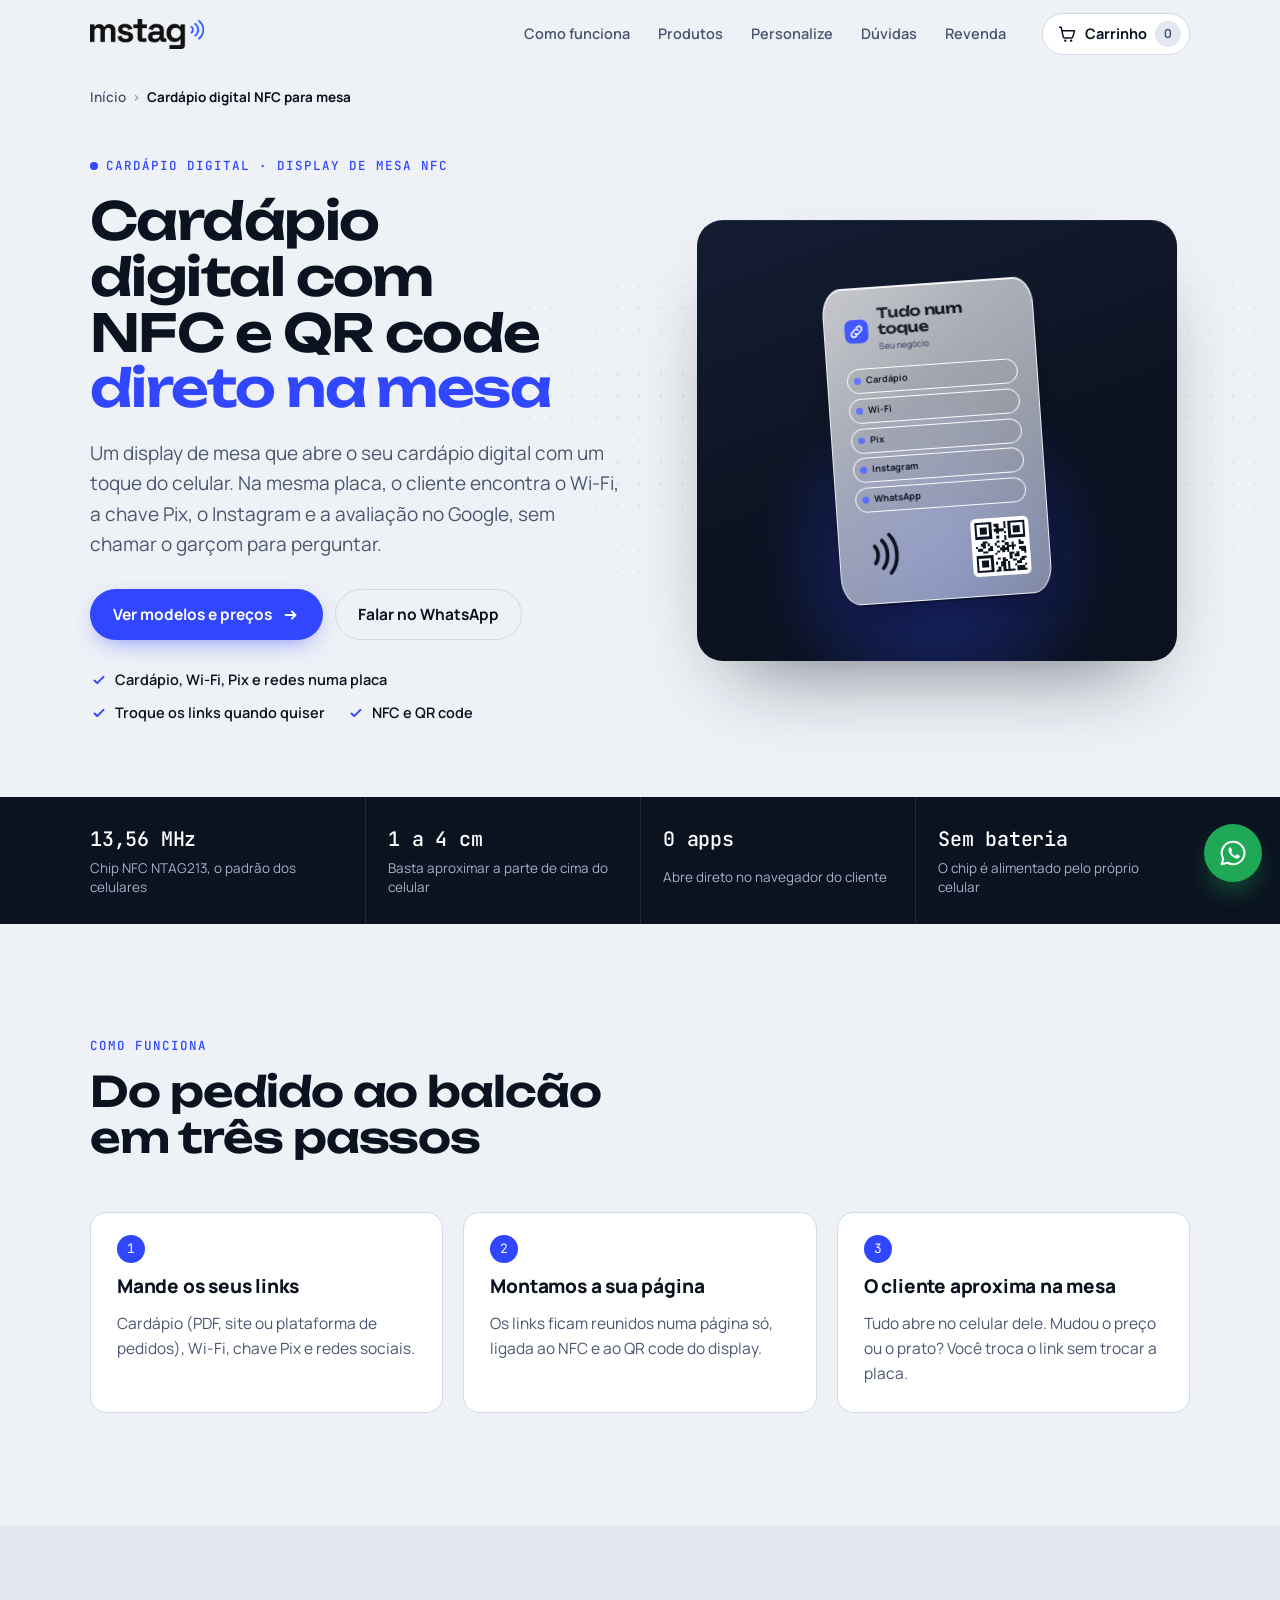
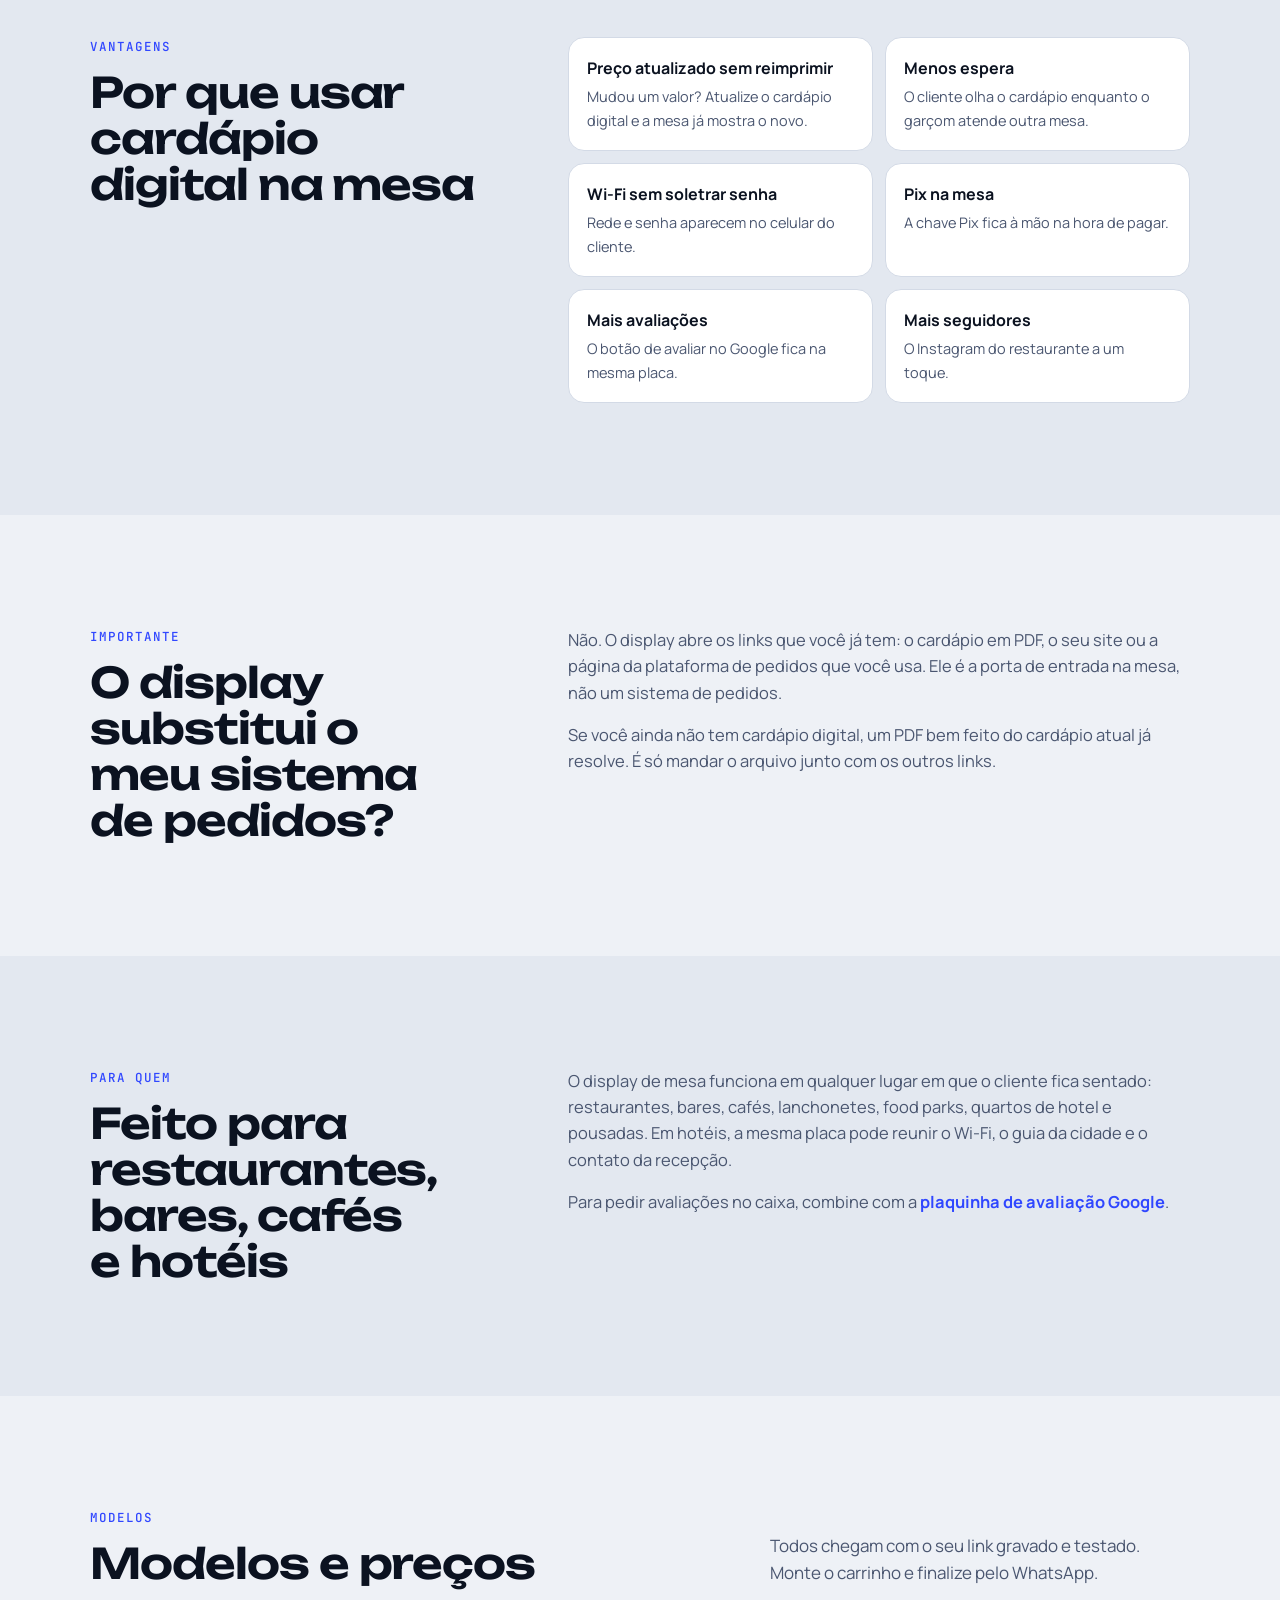
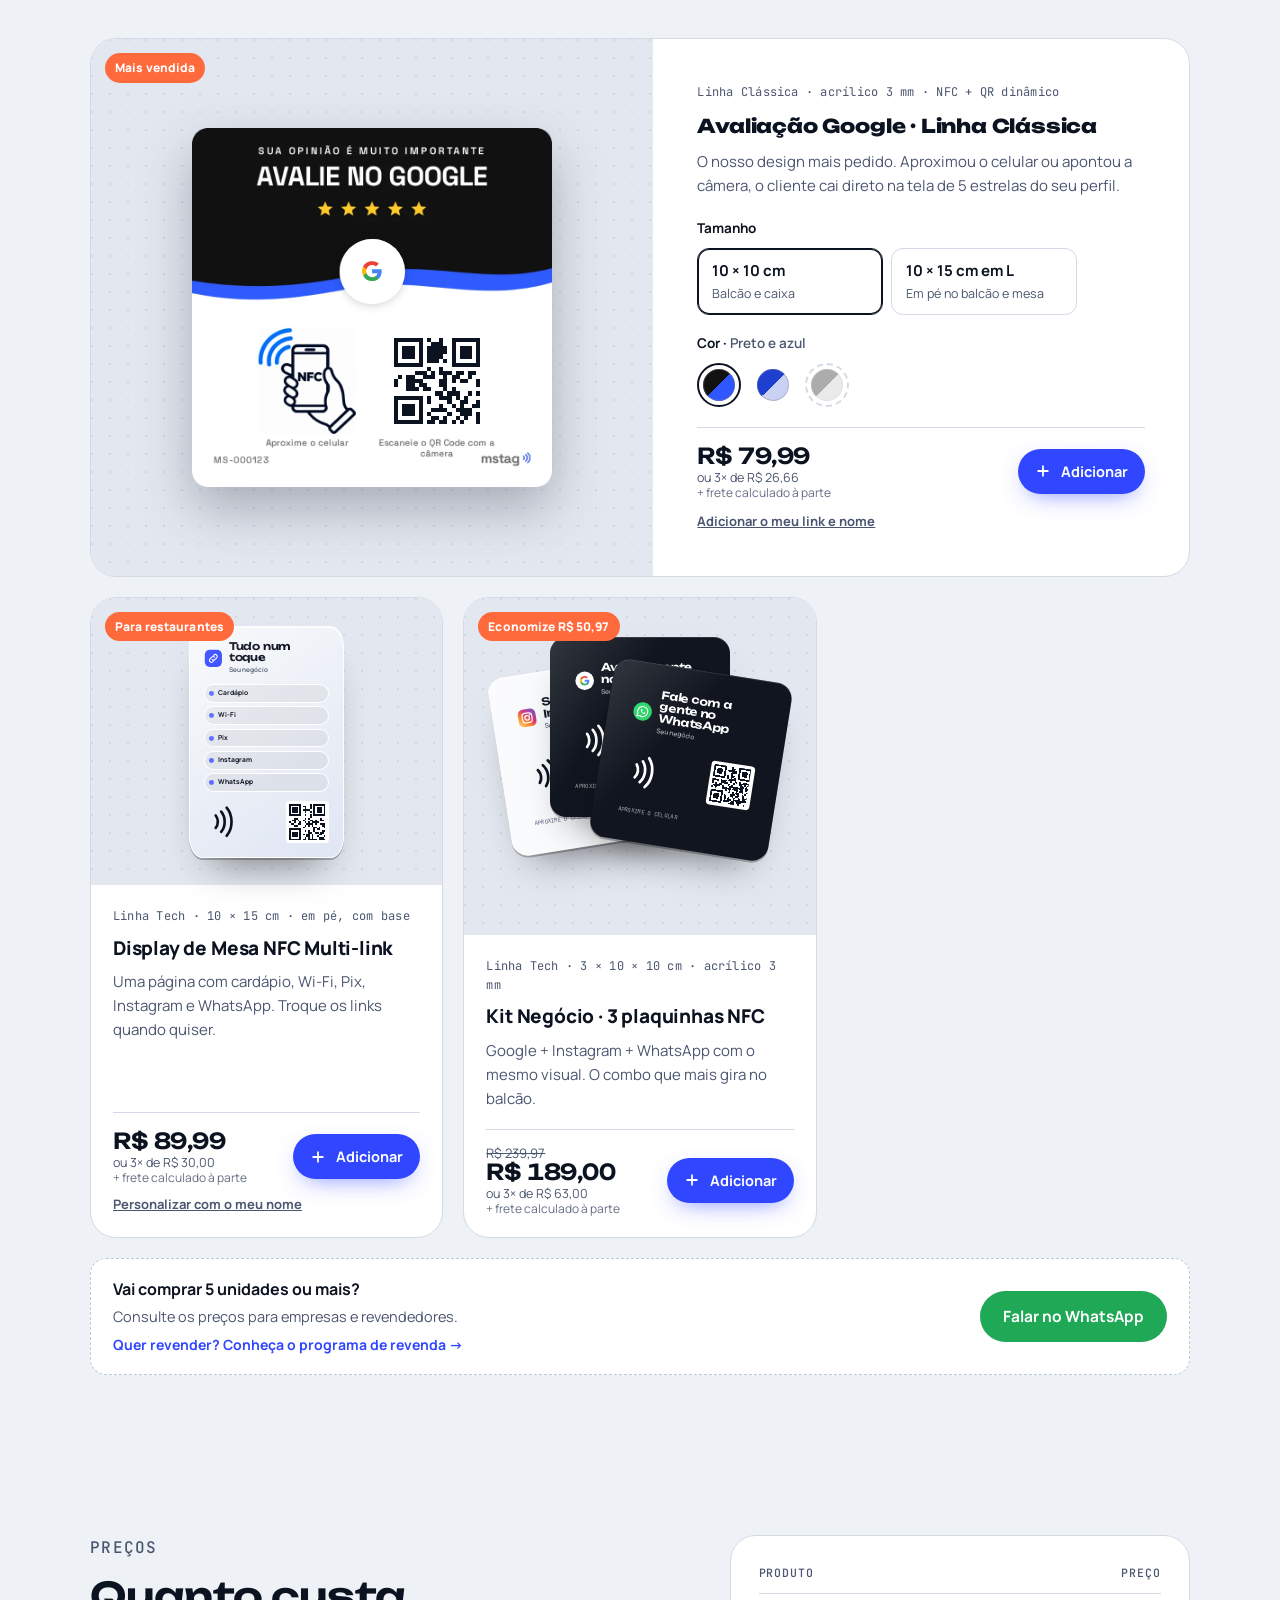
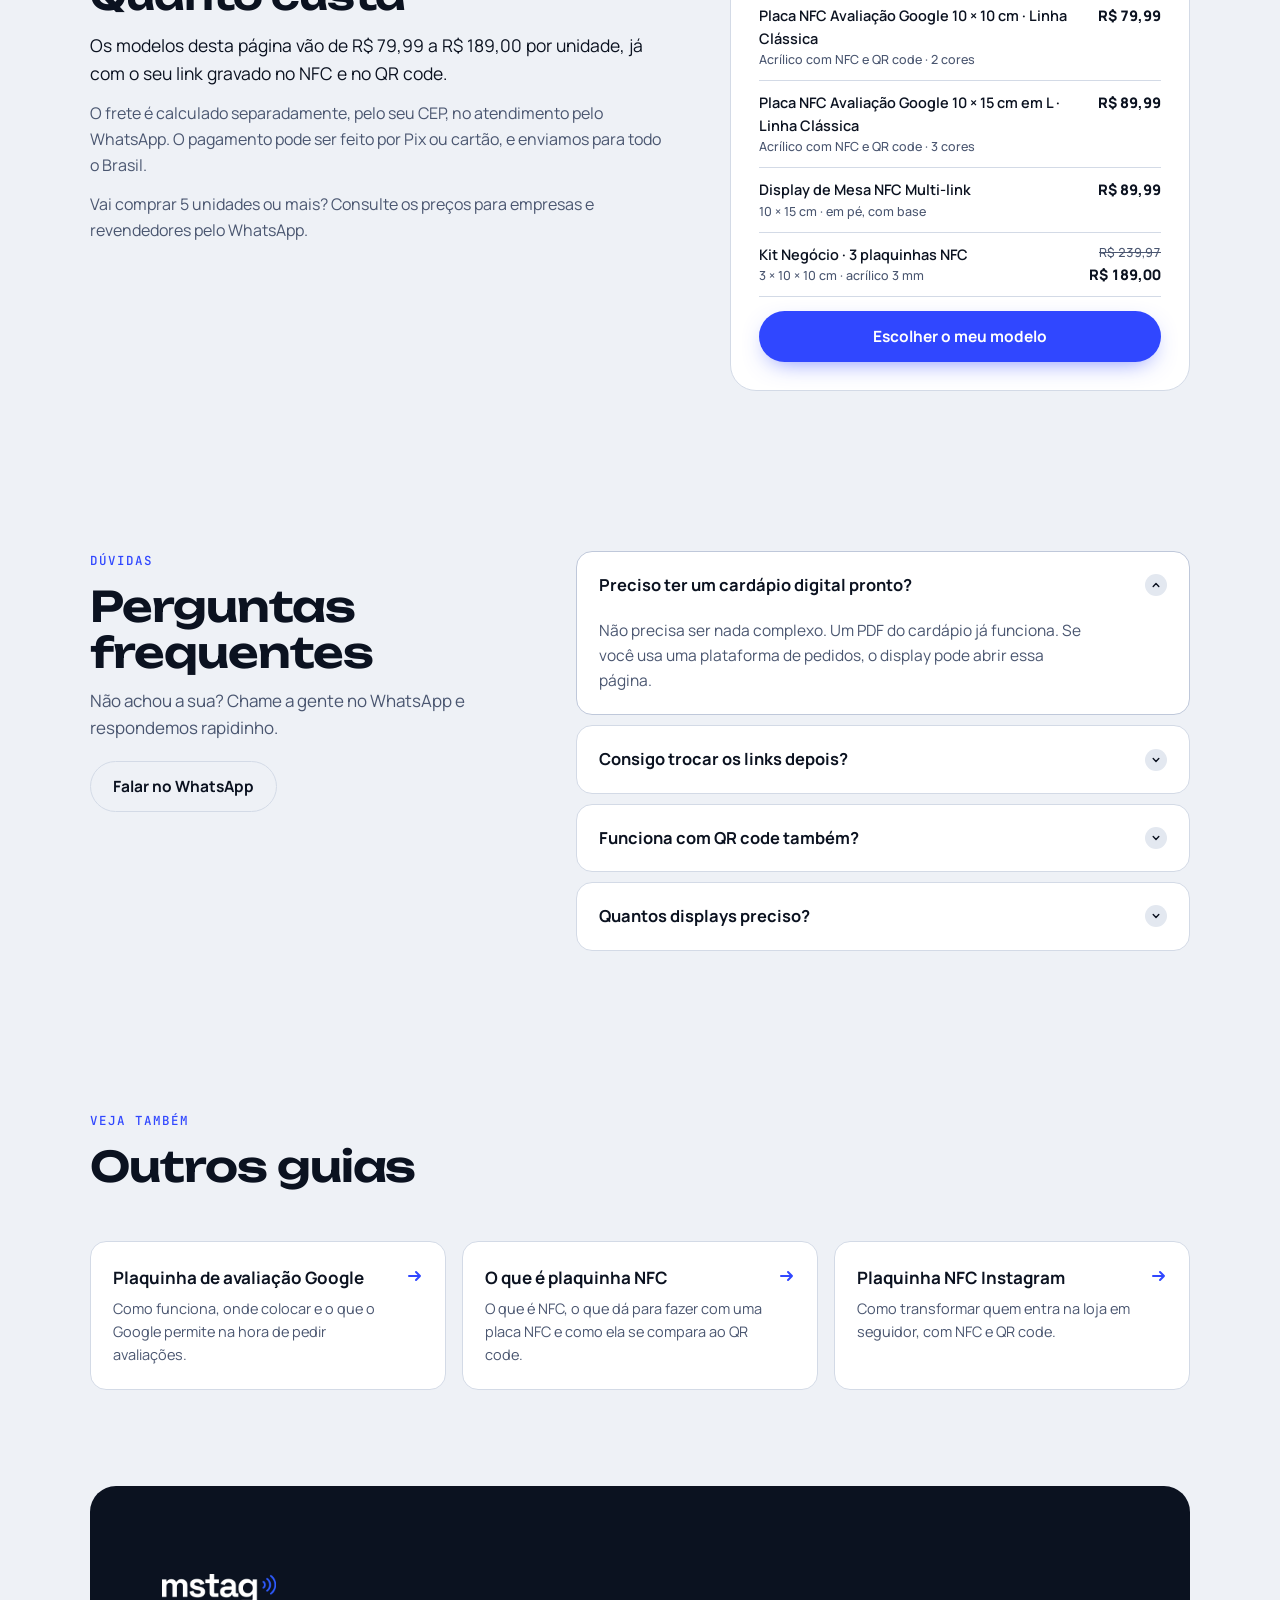
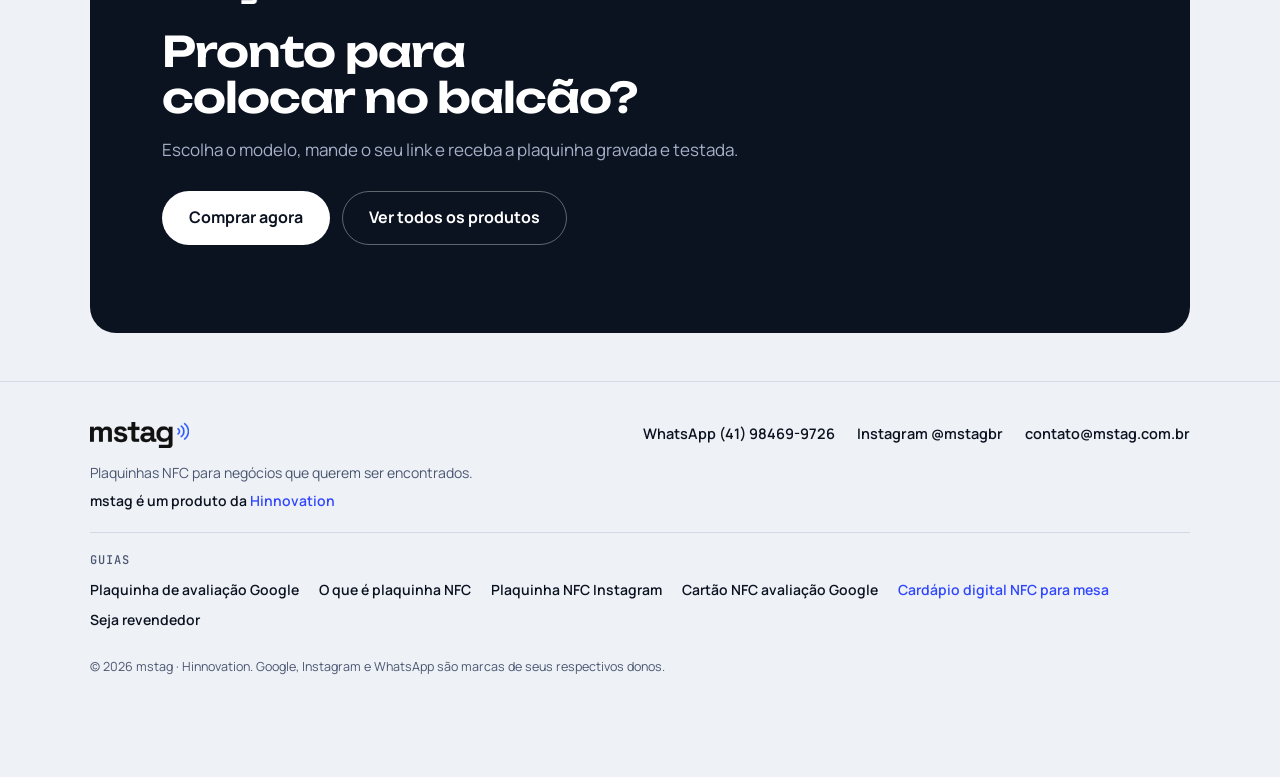
==== commit d02ce0c0: "Kit a R$ 189, remove selo exclusivo e cria página de revenda - Kit Negócio: R$ 189,00 (economia de R" ====
--- a/cardapio-digital-nfc/index.html
+++ b/cardapio-digital-nfc/index.html
@@ -187,7 +187,7 @@
             "category": "Plaquinha NFC",
             "offers": {
               "@type": "Offer",
-              "price": "159.90",
+              "price": "189.00",
               "priceCurrency": "BRL",
               "availability": "https://schema.org/InStock",
               "url": "https://mstag.com.br/#produtos",
@@ -261,6 +261,7 @@
         <a href="#produtos">Produtos</a>
         <a href="../#personalize">Personalize</a>
         <a href="#duvidas">Dúvidas</a>
+        <a href="../revenda-plaquinha-nfc/">Revenda</a>
       </nav>
       <button class="cart-btn" type="button" id="abrirCarrinho" aria-label="Abrir carrinho">
         <svg viewBox="0 0 24 24" aria-hidden="true"><path d="M3 4h2l2.4 11.2a2 2 0 0 0 2 1.6h7.7a2 2 0 0 0 2-1.5L21 8H6.2" fill="none" stroke="currentColor" stroke-width="1.8" stroke-linecap="round" stroke-linejoin="round"/><circle cx="10" cy="20" r="1.4" fill="currentColor"/><circle cx="17" cy="20" r="1.4" fill="currentColor"/></svg>
@@ -385,6 +386,7 @@
           <div>
             <b>Vai comprar 5 unidades ou mais?</b>
             <span>Consulte os preços para empresas e revendedores.</span>
+            <a class="atacado-faixa__revenda" href="../revenda-plaquinha-nfc/">Quer revender? Conheça o programa de revenda →</a>
           </div>
           <a class="btn btn--whats" data-whats="Olá! 👋 Quero consultar os preços da mstag para empresas e revendedores (a partir de 5 unidades)." href="#" target="_blank" rel="noopener">Falar no WhatsApp</a>
         </div>
@@ -396,7 +398,7 @@
         <div class="guide__text">
           <p class="eyebrow">Preços</p>
           <h2>Quanto custa</h2>
-          <p class="guide__answer">Os modelos desta página vão de R$ 79,99 a R$ 159,90 por unidade, já com o seu link gravado no NFC e no QR code.</p>
+          <p class="guide__answer">Os modelos desta página vão de R$ 79,99 a R$ 189,00 por unidade, já com o seu link gravado no NFC e no QR code.</p>
           <p>O frete é calculado separadamente, pelo seu CEP, no atendimento pelo WhatsApp. O pagamento pode ser feito por Pix ou cartão, e enviamos para todo o Brasil.</p>
           <p>Vai comprar 5 unidades ou mais? Consulte os preços para empresas e revendedores pelo WhatsApp.</p>
         </div>
@@ -407,7 +409,7 @@
               <tr><th scope="row">Placa NFC Avaliação Google 10 × 10 cm · Linha Clássica<small>Acrílico com NFC e QR code · 2 cores</small></th><td>R$ 79,99</td></tr>
               <tr><th scope="row">Placa NFC Avaliação Google 10 × 15 cm em L · Linha Clássica<small>Acrílico com NFC e QR code · 3 cores</small></th><td>R$ 89,99</td></tr>
               <tr><th scope="row">Display de Mesa NFC Multi-link<small>10 × 15 cm · em pé, com base</small></th><td>R$ 89,99</td></tr>
-              <tr><th scope="row">Kit Negócio · 3 plaquinhas NFC<small>3 × 10 × 10 cm · acrílico 3 mm</small></th><td><s>R$ 239,97</s>R$ 159,90</td></tr>
+              <tr><th scope="row">Kit Negócio · 3 plaquinhas NFC<small>3 × 10 × 10 cm · acrílico 3 mm</small></th><td><s>R$ 239,97</s>R$ 189,00</td></tr>
             </tbody>
           </table>
           <a class="btn btn--primary btn--block" href="#produtos">Escolher o meu modelo</a>
@@ -495,6 +497,7 @@
           <li><a href="../plaquinha-nfc-instagram/">Plaquinha NFC Instagram</a></li>
           <li><a href="../cartao-nfc-avaliacao-google/">Cartão NFC avaliação Google</a></li>
           <li><a href="../cardapio-digital-nfc/" aria-current="page">Cardápio digital NFC para mesa</a></li>
+          <li><a href="../revenda-plaquinha-nfc/">Seja revendedor</a></li>
         </ul>
         <!--SEO-GUIAS-END-->
       </nav>
--- a/css/styles.css
+++ b/css/styles.css
@@ -504,6 +504,11 @@
 .lp-grid-list li { display: grid; gap: 4px; align-content: start; padding: 18px; border-radius: var(--r-md); background: var(--paper-2); border: 1px solid var(--line); }
 .lp-grid-list b { color: var(--ink); font-size: 16px; }
 .lp-grid-list span { font-size: 14.5px; }
+.lp-grid-list.lp-faixas { grid-template-columns: repeat(3, minmax(0, 1fr)); }
+.lp-faixas .lp-faixas__q { font-family: var(--f-display); font-weight: 600; font-size: 24px; letter-spacing: -0.02em; color: var(--cobalt); line-height: 1.1; }
+@media (max-width: 620px) { .lp-grid-list.lp-faixas { grid-template-columns: 1fr; } }
+.atacado-faixa__revenda { display: inline-block; margin-top: 4px; font-size: 14px; font-weight: 700; color: var(--cobalt); text-decoration: none; }
+@media (hover: hover) and (pointer: fine) { .atacado-faixa__revenda:hover { text-decoration: underline; } }
 .lp-callout { padding: 20px 22px; border-radius: var(--r-md); background: var(--paper-2); border: 1px solid var(--line); box-shadow: inset 4px 0 0 var(--signal); }
 .lp-callout b { color: var(--ink); display: block; margin-bottom: 6px; }
 .lp-callout ul { margin: 0; padding-left: 20px; display: grid; gap: 6px; }
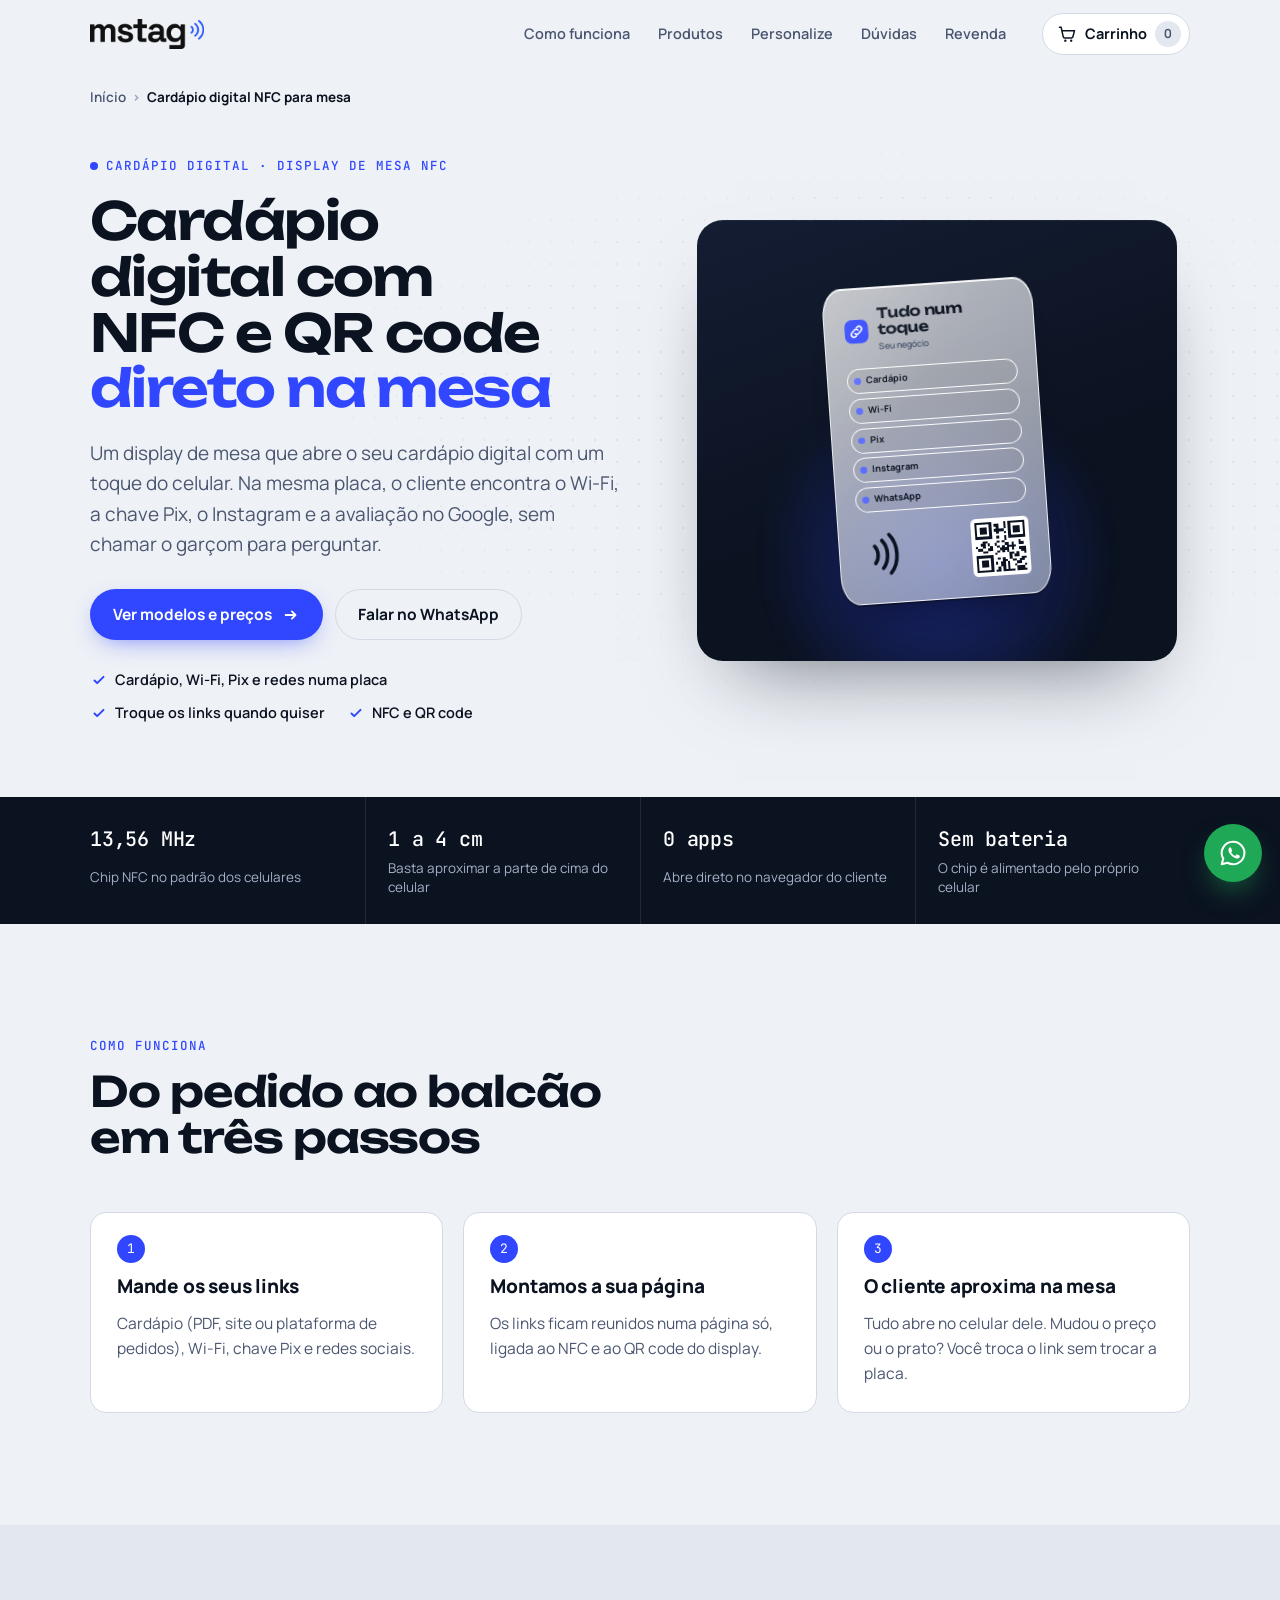
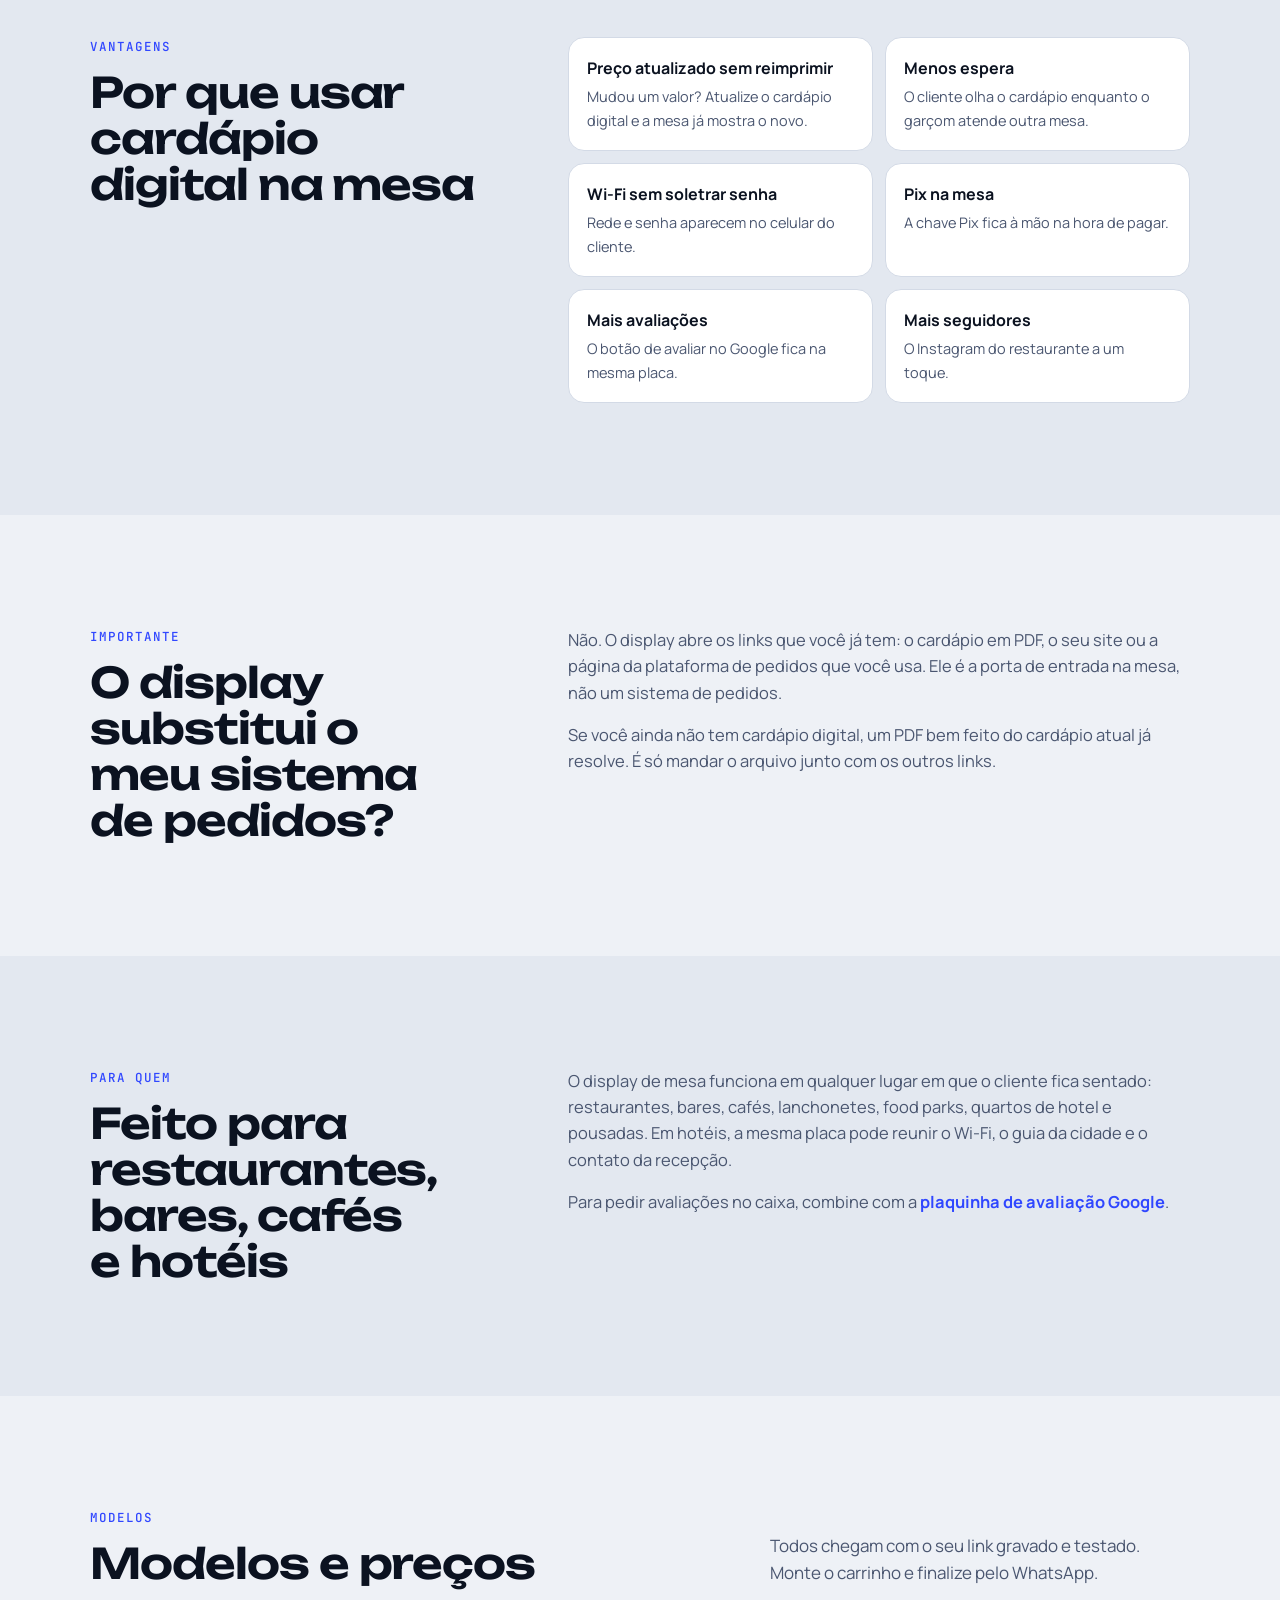
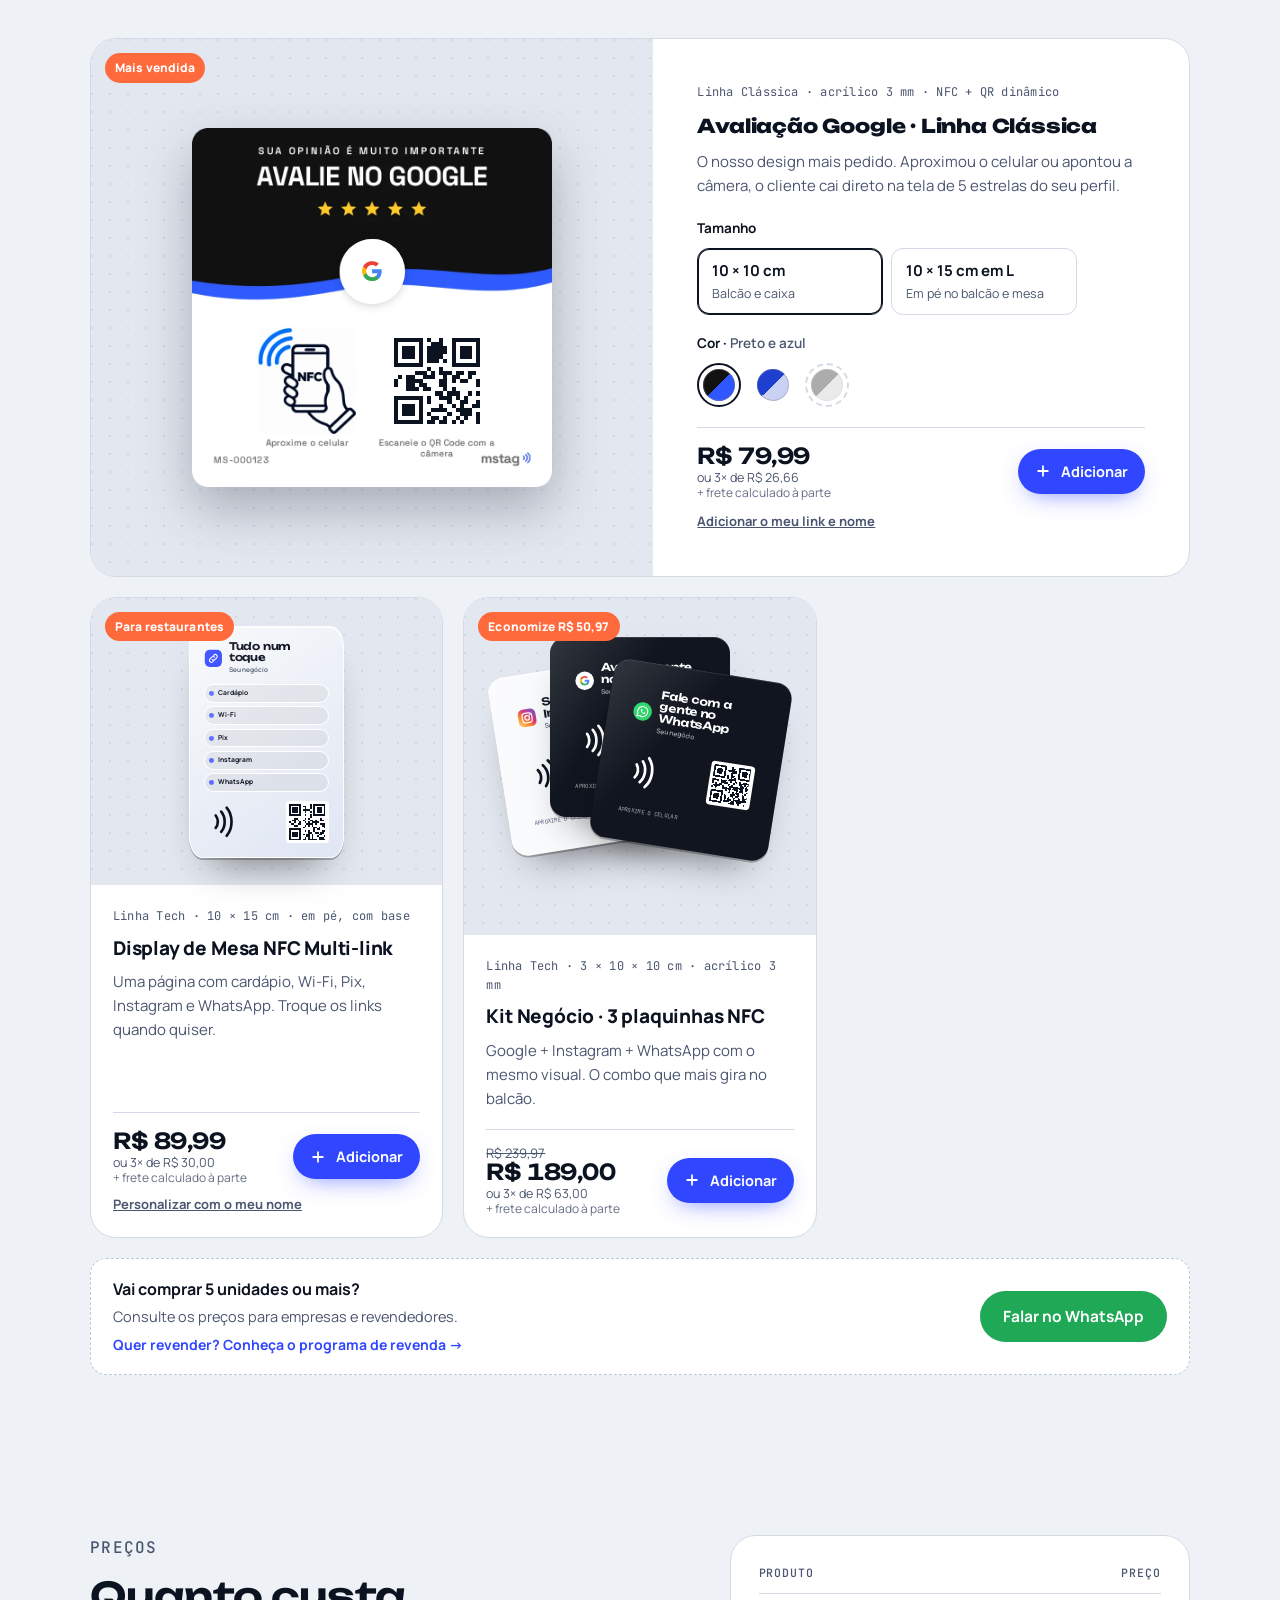
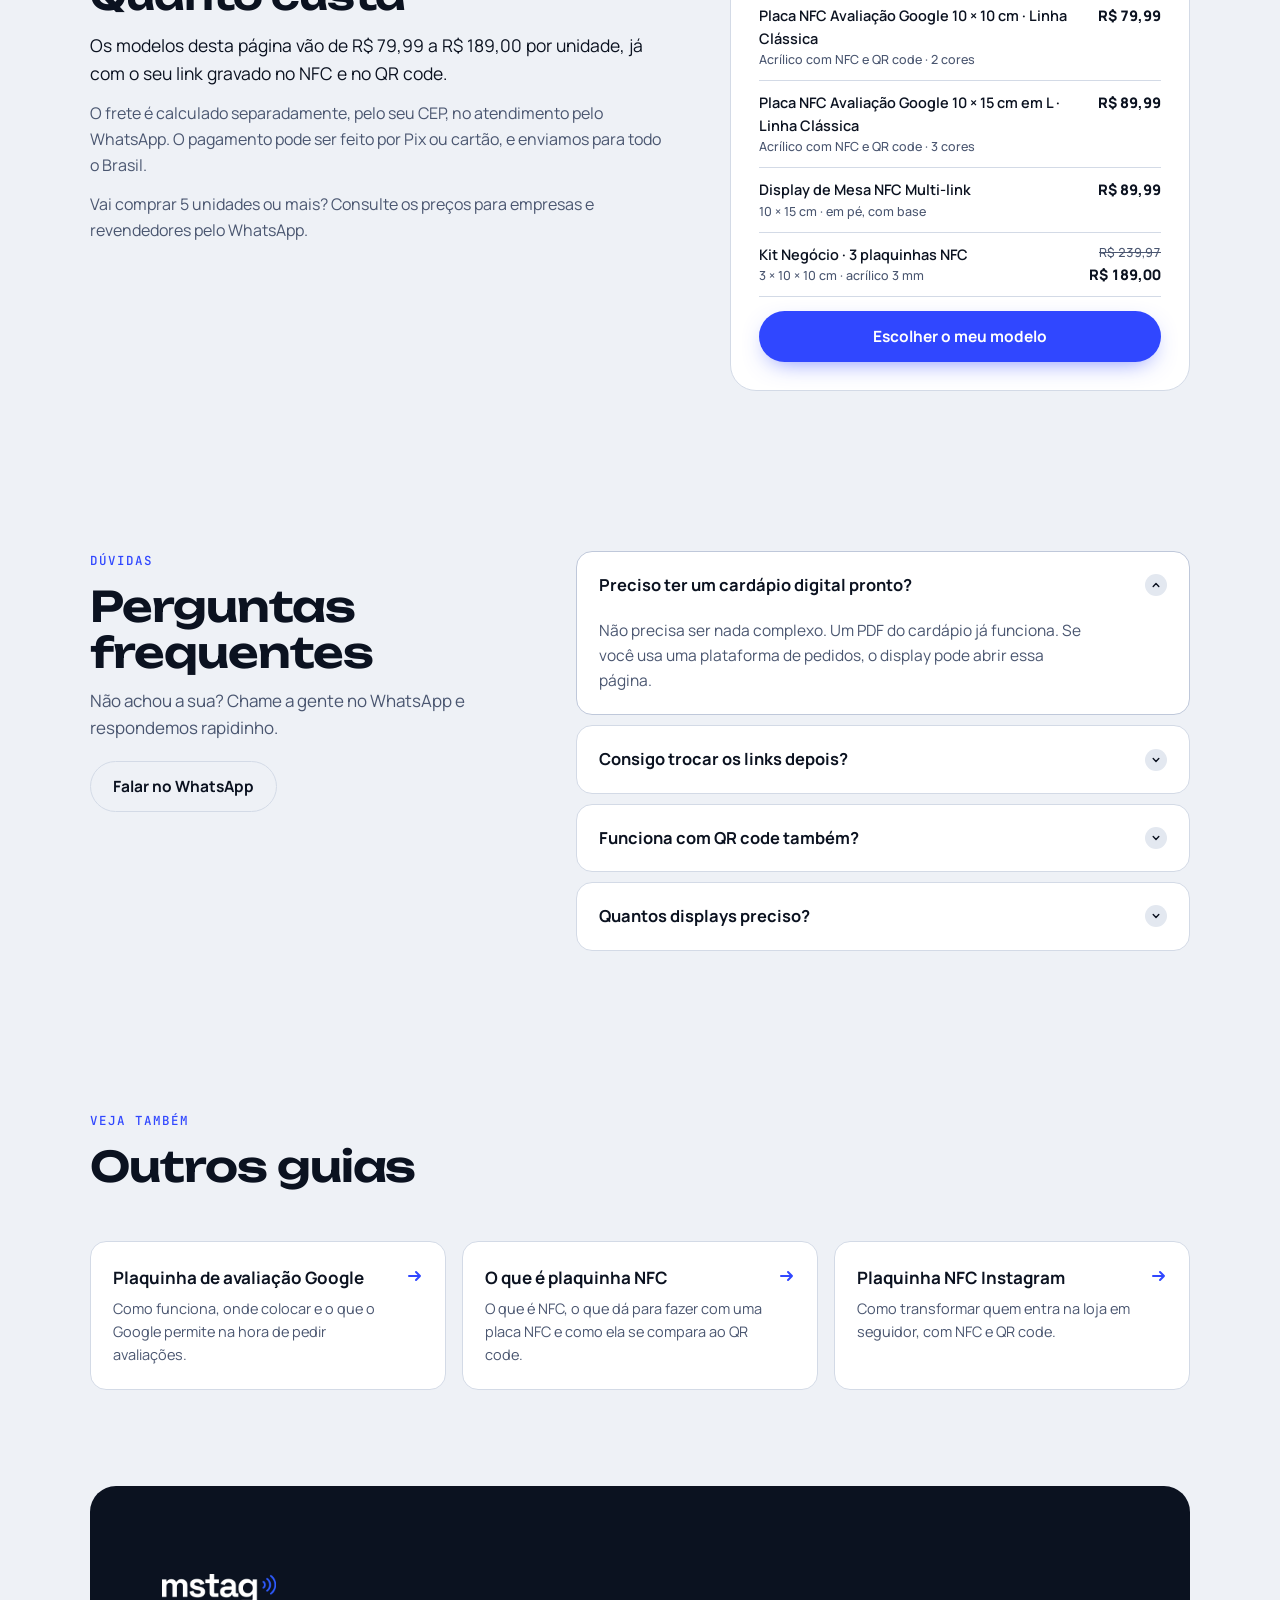
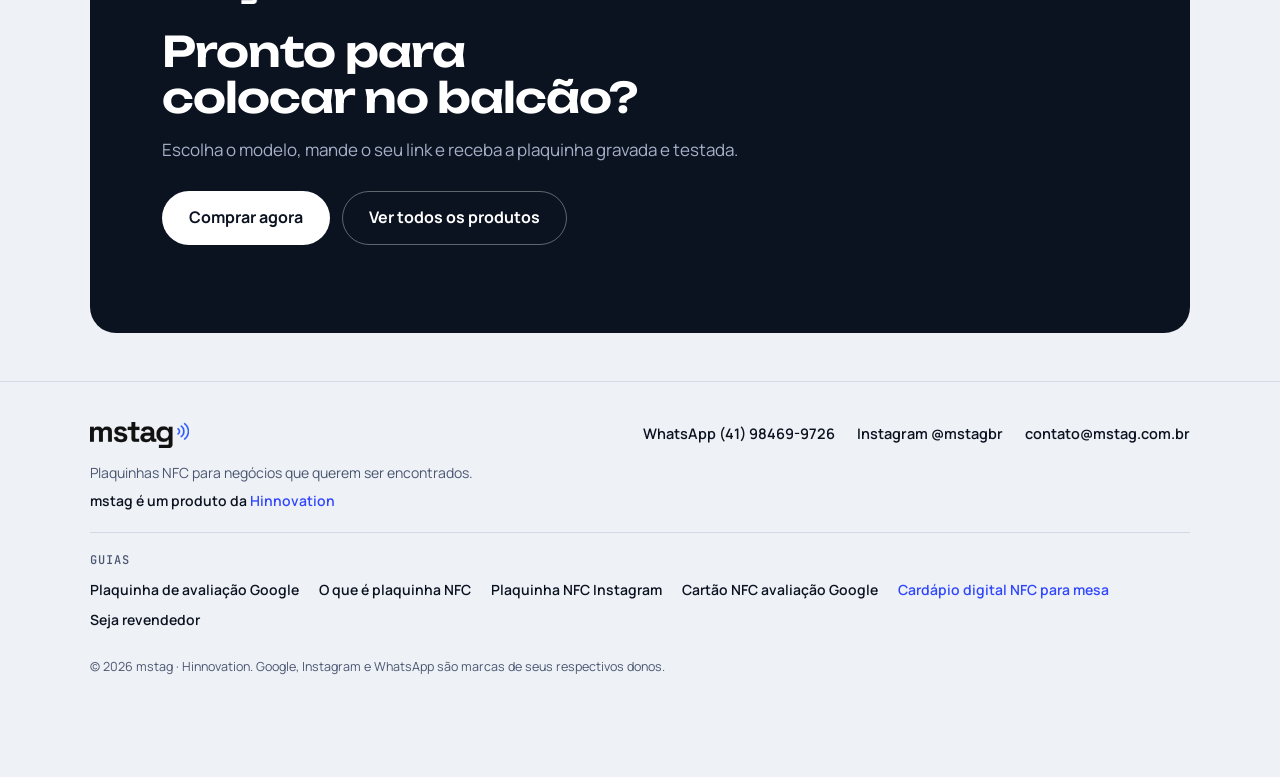
==== commit 2d843def: "Revenda com ativação por e-mail e chip descrito sem modelo - Página de revenda: a conta do revendedo" ====
--- a/cardapio-digital-nfc/index.html
+++ b/cardapio-digital-nfc/index.html
@@ -306,7 +306,7 @@
 
     <section class="specs" aria-label="Especificações técnicas">
       <div class="wrap specs__in">
-        <div class="spec"><b class="mono">13,56 MHz</b><span>Chip NFC NTAG213, o padrão dos celulares</span></div>
+        <div class="spec"><b class="mono">13,56 MHz</b><span>Chip NFC no padrão dos celulares</span></div>
         <div class="spec"><b class="mono">1 a 4 cm</b><span>Basta aproximar a parte de cima do celular</span></div>
         <div class="spec"><b class="mono">0 apps</b><span>Abre direto no navegador do cliente</span></div>
         <div class="spec"><b class="mono">Sem bateria</b><span>O chip é alimentado pelo próprio celular</span></div>
